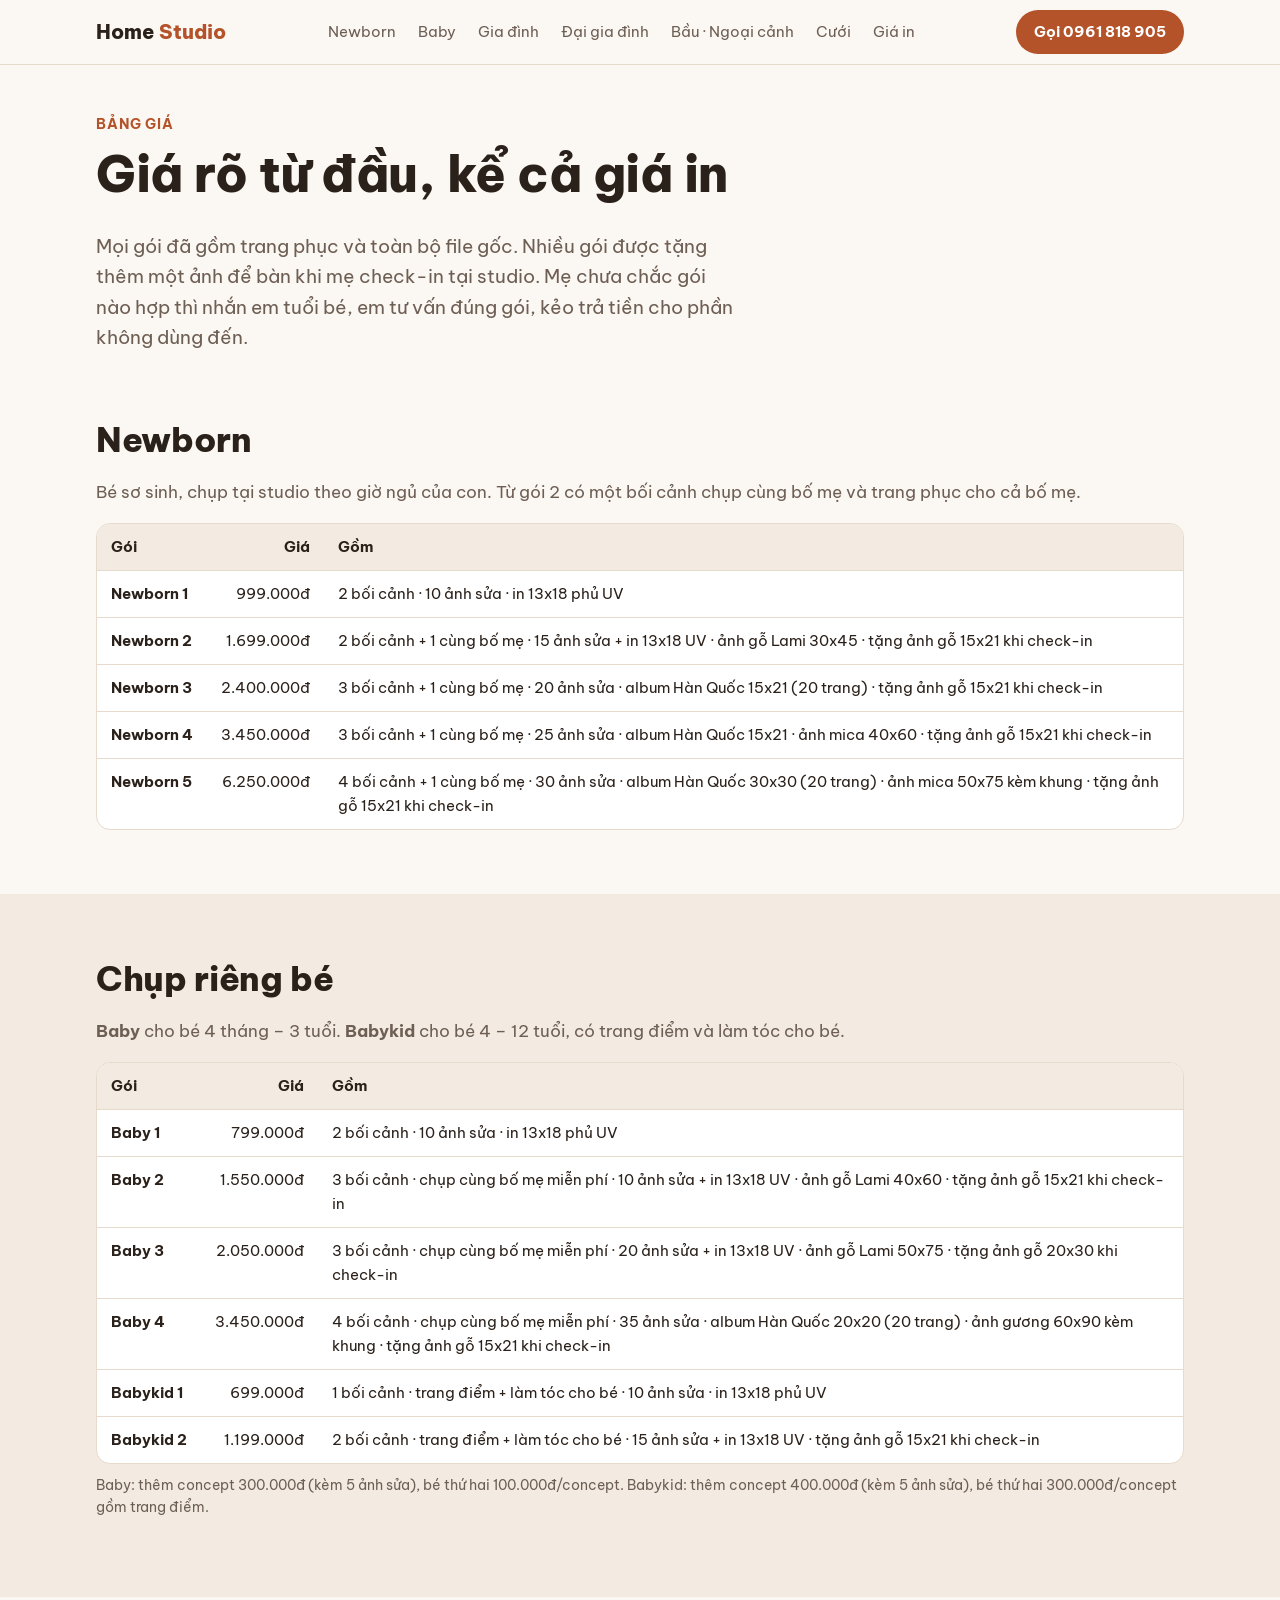
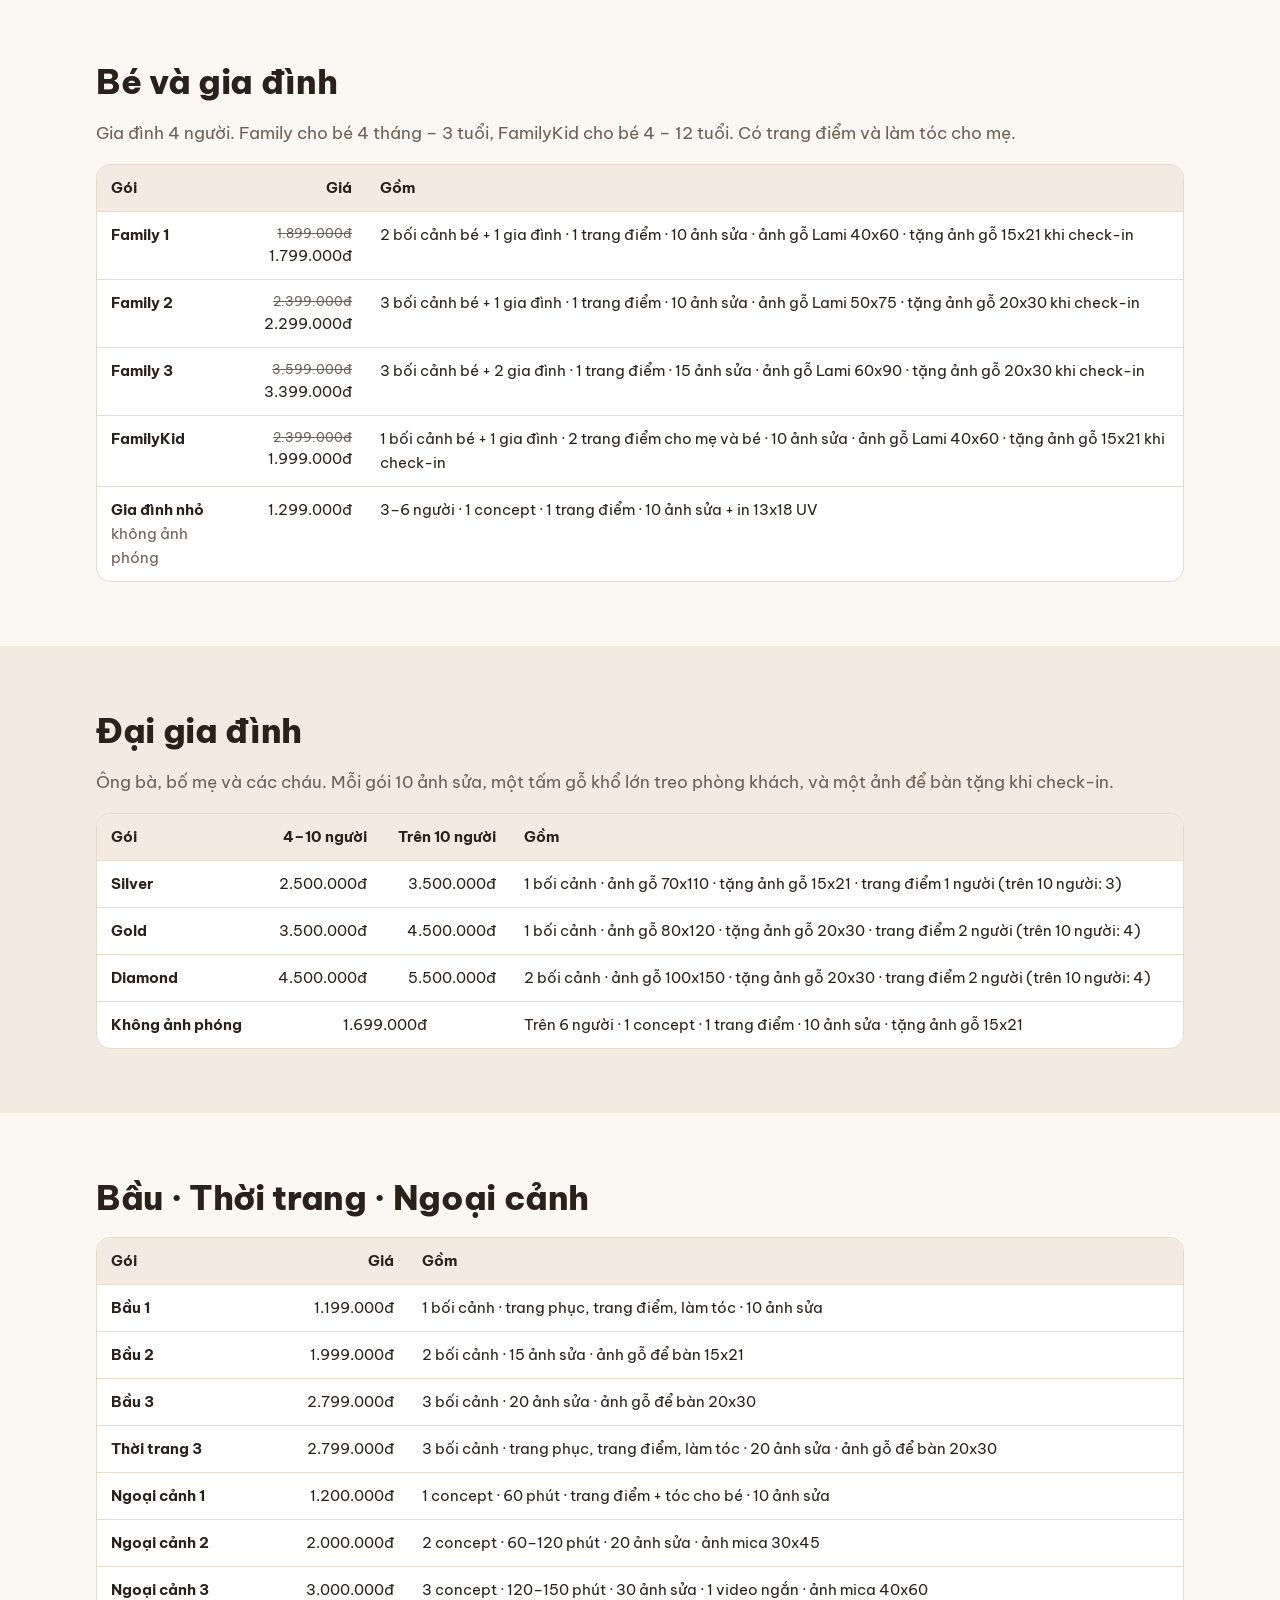
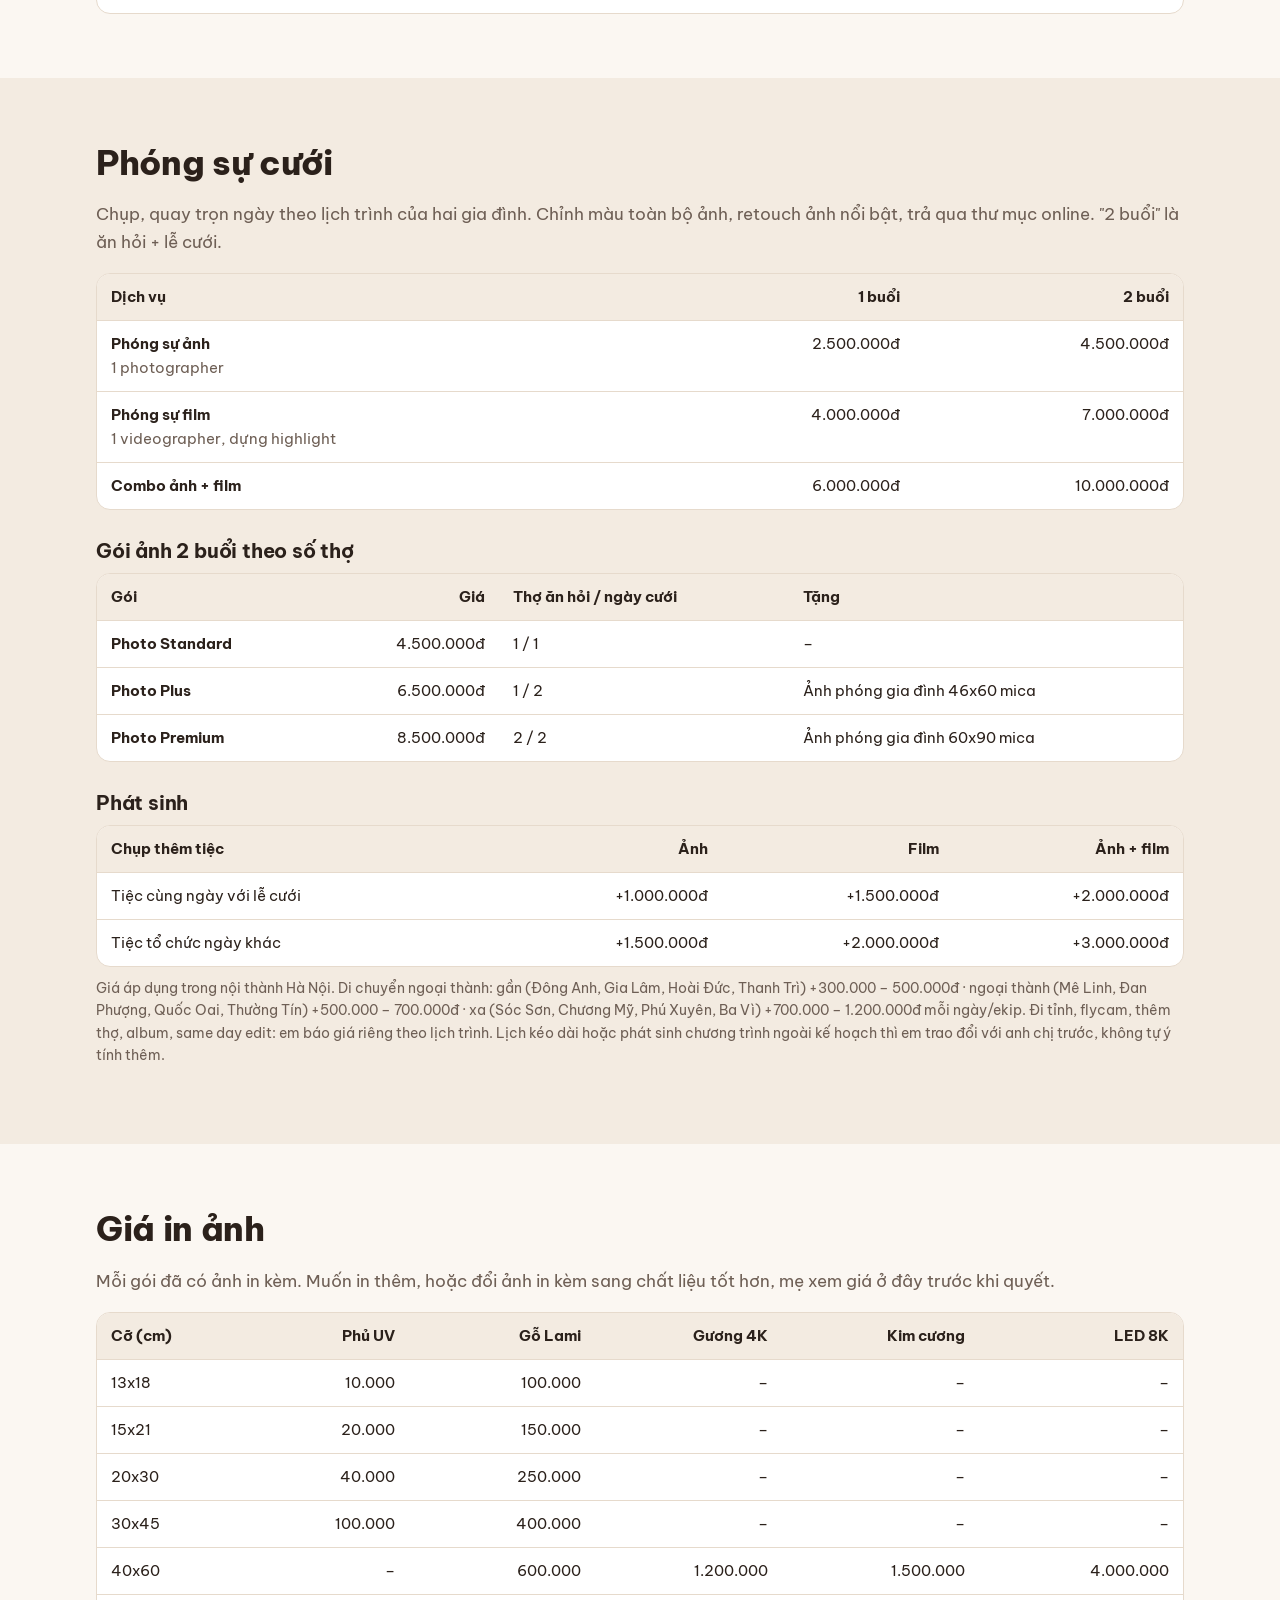
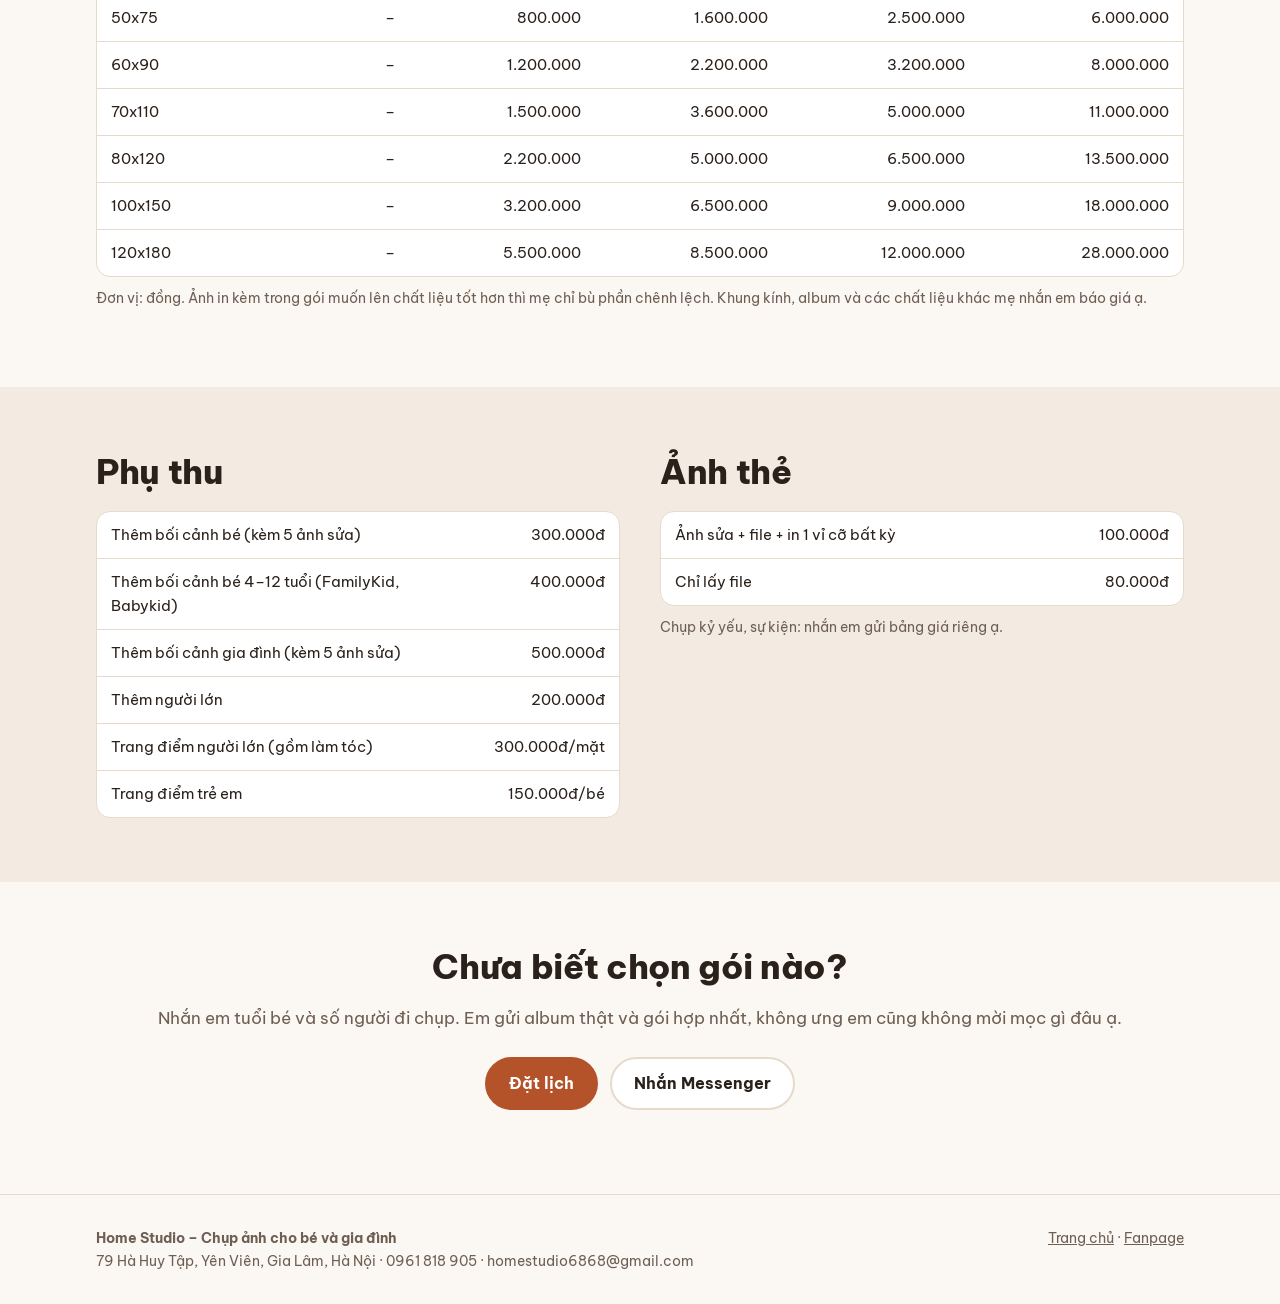
==== bang-gia.html @ 0d1d0c1a "Them danh gia Google, khung gio giu cho, gio mo cua, sua ban do" ====
<!doctype html>
<html lang="vi">
<head>
<meta charset="utf-8">
<meta name="viewport" content="width=device-width, initial-scale=1">
<title>Bảng giá chụp ảnh newborn, bé, gia đình, đại gia đình – Home Studio Yên Viên</title>
<meta name="description" content="Bảng giá đầy đủ của Home Studio: Newborn từ 999.000đ, Baby từ 799.000đ, Babykid từ 699.000đ, Family từ 1.799.000đ, Đại gia đình 2,5–5,5 triệu, Bầu, Thời trang, Ngoại cảnh, giá in ảnh và phụ thu.">
<link rel="preconnect" href="https://fonts.googleapis.com">
<link rel="preconnect" href="https://fonts.gstatic.com" crossorigin>
<link href="https://fonts.googleapis.com/css2?family=Be+Vietnam+Pro:wght@400;500;600;700;800&display=swap" rel="stylesheet">
<link rel="stylesheet" href="style.css?v=3">
</head>
<body>

<header class="dau">
  <div class="khung">
    <a class="logo" href="index.html">Home <span>Studio</span></a>
    <nav class="menu">
      <a href="#newborn">Newborn</a>
      <a href="#baby">Baby</a>
      <a href="#family">Gia đình</a>
      <a href="#dai-gia-dinh">Đại gia đình</a>
      <a href="#khac">Bầu · Ngoại cảnh</a>
      <a href="#cuoi">Cưới</a>
      <a href="#gia-in">Giá in</a>
    </nav>
    <a class="nut chinh nho" href="tel:0961818905">Gọi 0961 818 905</a>
  </div>
</header>

<main>
<section class="hero" style="padding-bottom:24px">
  <div class="khung" style="display:block">
    <div class="mo-dau">Bảng giá</div>
    <h1>Giá rõ từ đầu, kể cả giá in</h1>
    <p class="loi">Mọi gói đã gồm trang phục và toàn bộ file gốc. Nhiều gói được tặng thêm một ảnh để bàn khi mẹ check-in tại studio. Mẹ chưa chắc gói nào hợp thì nhắn em tuổi bé, em tư vấn đúng gói, kẻo trả tiền cho phần không dùng đến.</p>
  </div>
</section>

<section class="phan" id="newborn" style="padding-top:24px">
  <div class="khung">
    <h2>Newborn</h2>
    <p class="phu">Bé sơ sinh, chụp tại studio theo giờ ngủ của con. Từ gói 2 có một bối cảnh chụp cùng bố mẹ và trang phục cho cả bố mẹ.</p>
    <div class="cuon"><table>
      <thead><tr><th>Gói</th><th class="so-tien">Giá</th><th>Gồm</th></tr></thead>
      <tbody>
        <tr><td><b>Newborn 1</b></td><td class="so-tien">999.000đ</td><td>2 bối cảnh · 10 ảnh sửa · in 13x18 phủ UV</td></tr>
        <tr><td><b>Newborn 2</b></td><td class="so-tien">1.699.000đ</td><td>2 bối cảnh + 1 cùng bố mẹ · 15 ảnh sửa + in 13x18 UV · ảnh gỗ Lami 30x45 · tặng ảnh gỗ 15x21 khi check-in</td></tr>
        <tr><td><b>Newborn 3</b></td><td class="so-tien">2.400.000đ</td><td>3 bối cảnh + 1 cùng bố mẹ · 20 ảnh sửa · album Hàn Quốc 15x21 (20 trang) · tặng ảnh gỗ 15x21 khi check-in</td></tr>
        <tr><td><b>Newborn 4</b></td><td class="so-tien">3.450.000đ</td><td>3 bối cảnh + 1 cùng bố mẹ · 25 ảnh sửa · album Hàn Quốc 15x21 · ảnh mica 40x60 · tặng ảnh gỗ 15x21 khi check-in</td></tr>
        <tr><td><b>Newborn 5</b></td><td class="so-tien">6.250.000đ</td><td>4 bối cảnh + 1 cùng bố mẹ · 30 ảnh sửa · album Hàn Quốc 30x30 (20 trang) · ảnh mica 50x75 kèm khung · tặng ảnh gỗ 15x21 khi check-in</td></tr>
      </tbody>
    </table></div>
  </div>
</section>

<section class="phan nhat" id="baby">
  <div class="khung">
    <h2>Chụp riêng bé</h2>
    <p class="phu"><b>Baby</b> cho bé 4 tháng – 3 tuổi. <b>Babykid</b> cho bé 4 – 12 tuổi, có trang điểm và làm tóc cho bé.</p>
    <div class="cuon"><table>
      <thead><tr><th>Gói</th><th class="so-tien">Giá</th><th>Gồm</th></tr></thead>
      <tbody>
        <tr><td><b>Baby 1</b></td><td class="so-tien">799.000đ</td><td>2 bối cảnh · 10 ảnh sửa · in 13x18 phủ UV</td></tr>
        <tr><td><b>Baby 2</b></td><td class="so-tien">1.550.000đ</td><td>3 bối cảnh · chụp cùng bố mẹ miễn phí · 10 ảnh sửa + in 13x18 UV · ảnh gỗ Lami 40x60 · tặng ảnh gỗ 15x21 khi check-in</td></tr>
        <tr><td><b>Baby 3</b></td><td class="so-tien">2.050.000đ</td><td>3 bối cảnh · chụp cùng bố mẹ miễn phí · 20 ảnh sửa + in 13x18 UV · ảnh gỗ Lami 50x75 · tặng ảnh gỗ 20x30 khi check-in</td></tr>
        <tr><td><b>Baby 4</b></td><td class="so-tien">3.450.000đ</td><td>4 bối cảnh · chụp cùng bố mẹ miễn phí · 35 ảnh sửa · album Hàn Quốc 20x20 (20 trang) · ảnh gương 60x90 kèm khung · tặng ảnh gỗ 15x21 khi check-in</td></tr>
        <tr><td><b>Babykid 1</b></td><td class="so-tien">699.000đ</td><td>1 bối cảnh · trang điểm + làm tóc cho bé · 10 ảnh sửa · in 13x18 phủ UV</td></tr>
        <tr><td><b>Babykid 2</b></td><td class="so-tien">1.199.000đ</td><td>2 bối cảnh · trang điểm + làm tóc cho bé · 15 ảnh sửa + in 13x18 UV · tặng ảnh gỗ 15x21 khi check-in</td></tr>
      </tbody>
    </table></div>
    <p class="ghi">Baby: thêm concept 300.000đ (kèm 5 ảnh sửa), bé thứ hai 100.000đ/concept. Babykid: thêm concept 400.000đ (kèm 5 ảnh sửa), bé thứ hai 300.000đ/concept gồm trang điểm.</p>
  </div>
</section>

<section class="phan" id="family">
  <div class="khung">
    <h2>Bé và gia đình</h2>
    <p class="phu">Gia đình 4 người. Family cho bé 4 tháng – 3 tuổi, FamilyKid cho bé 4 – 12 tuổi. Có trang điểm và làm tóc cho mẹ.</p>
    <div class="cuon"><table>
      <thead><tr><th>Gói</th><th class="so-tien">Giá</th><th>Gồm</th></tr></thead>
      <tbody>
        <tr><td><b>Family 1</b></td><td class="so-tien"><span class="gach">1.899.000đ</span>1.799.000đ</td><td>2 bối cảnh bé + 1 gia đình · 1 trang điểm · 10 ảnh sửa · ảnh gỗ Lami 40x60 · tặng ảnh gỗ 15x21 khi check-in</td></tr>
        <tr><td><b>Family 2</b></td><td class="so-tien"><span class="gach">2.399.000đ</span>2.299.000đ</td><td>3 bối cảnh bé + 1 gia đình · 1 trang điểm · 10 ảnh sửa · ảnh gỗ Lami 50x75 · tặng ảnh gỗ 20x30 khi check-in</td></tr>
        <tr><td><b>Family 3</b></td><td class="so-tien"><span class="gach">3.599.000đ</span>3.399.000đ</td><td>3 bối cảnh bé + 2 gia đình · 1 trang điểm · 15 ảnh sửa · ảnh gỗ Lami 60x90 · tặng ảnh gỗ 20x30 khi check-in</td></tr>
        <tr><td><b>FamilyKid</b></td><td class="so-tien"><span class="gach">2.399.000đ</span>1.999.000đ</td><td>1 bối cảnh bé + 1 gia đình · 2 trang điểm cho mẹ và bé · 10 ảnh sửa · ảnh gỗ Lami 40x60 · tặng ảnh gỗ 15x21 khi check-in</td></tr>
        <tr><td><b>Gia đình nhỏ</b><br><span class="phu">không ảnh phóng</span></td><td class="so-tien">1.299.000đ</td><td>3–6 người · 1 concept · 1 trang điểm · 10 ảnh sửa + in 13x18 UV</td></tr>
      </tbody>
    </table></div>
  </div>
</section>

<section class="phan nhat" id="dai-gia-dinh">
  <div class="khung">
    <h2>Đại gia đình</h2>
    <p class="phu">Ông bà, bố mẹ và các cháu. Mỗi gói 10 ảnh sửa, một tấm gỗ khổ lớn treo phòng khách, và một ảnh để bàn tặng khi check-in.</p>
    <div class="cuon"><table>
      <thead><tr><th>Gói</th><th class="so-tien">4–10 người</th><th class="so-tien">Trên 10 người</th><th>Gồm</th></tr></thead>
      <tbody>
        <tr><td><b>Silver</b></td><td class="so-tien">2.500.000đ</td><td class="so-tien">3.500.000đ</td><td>1 bối cảnh · ảnh gỗ 70x110 · tặng ảnh gỗ 15x21 · trang điểm 1 người (trên 10 người: 3)</td></tr>
        <tr><td><b>Gold</b></td><td class="so-tien">3.500.000đ</td><td class="so-tien">4.500.000đ</td><td>1 bối cảnh · ảnh gỗ 80x120 · tặng ảnh gỗ 20x30 · trang điểm 2 người (trên 10 người: 4)</td></tr>
        <tr><td><b>Diamond</b></td><td class="so-tien">4.500.000đ</td><td class="so-tien">5.500.000đ</td><td>2 bối cảnh · ảnh gỗ 100x150 · tặng ảnh gỗ 20x30 · trang điểm 2 người (trên 10 người: 4)</td></tr>
        <tr><td><b>Không ảnh phóng</b></td><td class="so-tien" colspan="2" style="text-align:center">1.699.000đ</td><td>Trên 6 người · 1 concept · 1 trang điểm · 10 ảnh sửa · tặng ảnh gỗ 15x21</td></tr>
      </tbody>
    </table></div>
  </div>
</section>

<section class="phan" id="khac">
  <div class="khung">
    <h2>Bầu · Thời trang · Ngoại cảnh</h2>
    <div class="cuon"><table>
      <thead><tr><th>Gói</th><th class="so-tien">Giá</th><th>Gồm</th></tr></thead>
      <tbody>
        <tr><td><b>Bầu 1</b></td><td class="so-tien">1.199.000đ</td><td>1 bối cảnh · trang phục, trang điểm, làm tóc · 10 ảnh sửa</td></tr>
        <tr><td><b>Bầu 2</b></td><td class="so-tien">1.999.000đ</td><td>2 bối cảnh · 15 ảnh sửa · ảnh gỗ để bàn 15x21</td></tr>
        <tr><td><b>Bầu 3</b></td><td class="so-tien">2.799.000đ</td><td>3 bối cảnh · 20 ảnh sửa · ảnh gỗ để bàn 20x30</td></tr>
        <tr><td><b>Thời trang 3</b></td><td class="so-tien">2.799.000đ</td><td>3 bối cảnh · trang phục, trang điểm, làm tóc · 20 ảnh sửa · ảnh gỗ để bàn 20x30</td></tr>
        <tr><td><b>Ngoại cảnh 1</b></td><td class="so-tien">1.200.000đ</td><td>1 concept · 60 phút · trang điểm + tóc cho bé · 10 ảnh sửa</td></tr>
        <tr><td><b>Ngoại cảnh 2</b></td><td class="so-tien">2.000.000đ</td><td>2 concept · 60–120 phút · 20 ảnh sửa · ảnh mica 30x45</td></tr>
        <tr><td><b>Ngoại cảnh 3</b></td><td class="so-tien">3.000.000đ</td><td>3 concept · 120–150 phút · 30 ảnh sửa · 1 video ngắn · ảnh mica 40x60</td></tr>
      </tbody>
    </table></div>
  </div>
</section>

<section class="phan nhat" id="cuoi">
  <div class="khung">
    <h2>Phóng sự cưới</h2>
    <p class="phu">Chụp, quay trọn ngày theo lịch trình của hai gia đình. Chỉnh màu toàn bộ ảnh, retouch ảnh nổi bật, trả qua thư mục online. "2 buổi" là ăn hỏi + lễ cưới.</p>
    <div class="cuon"><table>
      <thead><tr><th>Dịch vụ</th><th class="so-tien">1 buổi</th><th class="so-tien">2 buổi</th></tr></thead>
      <tbody>
        <tr><td><b>Phóng sự ảnh</b><br><span class="phu">1 photographer</span></td><td class="so-tien">2.500.000đ</td><td class="so-tien">4.500.000đ</td></tr>
        <tr><td><b>Phóng sự film</b><br><span class="phu">1 videographer, dựng highlight</span></td><td class="so-tien">4.000.000đ</td><td class="so-tien">7.000.000đ</td></tr>
        <tr><td><b>Combo ảnh + film</b></td><td class="so-tien">6.000.000đ</td><td class="so-tien">10.000.000đ</td></tr>
      </tbody>
    </table></div>
    <h3 style="margin-top:28px">Gói ảnh 2 buổi theo số thợ</h3>
    <div class="cuon"><table>
      <thead><tr><th>Gói</th><th class="so-tien">Giá</th><th>Thợ ăn hỏi / ngày cưới</th><th>Tặng</th></tr></thead>
      <tbody>
        <tr><td><b>Photo Standard</b></td><td class="so-tien">4.500.000đ</td><td>1 / 1</td><td>–</td></tr>
        <tr><td><b>Photo Plus</b></td><td class="so-tien">6.500.000đ</td><td>1 / 2</td><td>Ảnh phóng gia đình 46x60 mica</td></tr>
        <tr><td><b>Photo Premium</b></td><td class="so-tien">8.500.000đ</td><td>2 / 2</td><td>Ảnh phóng gia đình 60x90 mica</td></tr>
      </tbody>
    </table></div>
    <h3 style="margin-top:28px">Phát sinh</h3>
    <div class="cuon"><table>
      <thead><tr><th>Chụp thêm tiệc</th><th class="so-tien">Ảnh</th><th class="so-tien">Film</th><th class="so-tien">Ảnh + film</th></tr></thead>
      <tbody>
        <tr><td>Tiệc cùng ngày với lễ cưới</td><td class="so-tien">+1.000.000đ</td><td class="so-tien">+1.500.000đ</td><td class="so-tien">+2.000.000đ</td></tr>
        <tr><td>Tiệc tổ chức ngày khác</td><td class="so-tien">+1.500.000đ</td><td class="so-tien">+2.000.000đ</td><td class="so-tien">+3.000.000đ</td></tr>
      </tbody>
    </table></div>
    <p class="ghi">Giá áp dụng trong nội thành Hà Nội. Di chuyển ngoại thành: gần (Đông Anh, Gia Lâm, Hoài Đức, Thanh Trì) +300.000 – 500.000đ · ngoại thành (Mê Linh, Đan Phượng, Quốc Oai, Thường Tín) +500.000 – 700.000đ · xa (Sóc Sơn, Chương Mỹ, Phú Xuyên, Ba Vì) +700.000 – 1.200.000đ mỗi ngày/ekip. Đi tỉnh, flycam, thêm thợ, album, same day edit: em báo giá riêng theo lịch trình. Lịch kéo dài hoặc phát sinh chương trình ngoài kế hoạch thì em trao đổi với anh chị trước, không tự ý tính thêm.</p>
  </div>
</section>

<section class="phan" id="gia-in">
  <div class="khung">
    <h2>Giá in ảnh</h2>
    <p class="phu">Mỗi gói đã có ảnh in kèm. Muốn in thêm, hoặc đổi ảnh in kèm sang chất liệu tốt hơn, mẹ xem giá ở đây trước khi quyết.</p>
    <div class="cuon"><table>
      <thead><tr><th>Cỡ (cm)</th><th class="so-tien">Phủ UV</th><th class="so-tien">Gỗ Lami</th><th class="so-tien">Gương 4K</th><th class="so-tien">Kim cương</th><th class="so-tien">LED 8K</th></tr></thead>
      <tbody>
        <tr><td>13x18</td><td class="so-tien">10.000</td><td class="so-tien">100.000</td><td class="so-tien">–</td><td class="so-tien">–</td><td class="so-tien">–</td></tr>
        <tr><td>15x21</td><td class="so-tien">20.000</td><td class="so-tien">150.000</td><td class="so-tien">–</td><td class="so-tien">–</td><td class="so-tien">–</td></tr>
        <tr><td>20x30</td><td class="so-tien">40.000</td><td class="so-tien">250.000</td><td class="so-tien">–</td><td class="so-tien">–</td><td class="so-tien">–</td></tr>
        <tr><td>30x45</td><td class="so-tien">100.000</td><td class="so-tien">400.000</td><td class="so-tien">–</td><td class="so-tien">–</td><td class="so-tien">–</td></tr>
        <tr><td>40x60</td><td class="so-tien">–</td><td class="so-tien">600.000</td><td class="so-tien">1.200.000</td><td class="so-tien">1.500.000</td><td class="so-tien">4.000.000</td></tr>
        <tr><td>50x75</td><td class="so-tien">–</td><td class="so-tien">800.000</td><td class="so-tien">1.600.000</td><td class="so-tien">2.500.000</td><td class="so-tien">6.000.000</td></tr>
        <tr><td>60x90</td><td class="so-tien">–</td><td class="so-tien">1.200.000</td><td class="so-tien">2.200.000</td><td class="so-tien">3.200.000</td><td class="so-tien">8.000.000</td></tr>
        <tr><td>70x110</td><td class="so-tien">–</td><td class="so-tien">1.500.000</td><td class="so-tien">3.600.000</td><td class="so-tien">5.000.000</td><td class="so-tien">11.000.000</td></tr>
        <tr><td>80x120</td><td class="so-tien">–</td><td class="so-tien">2.200.000</td><td class="so-tien">5.000.000</td><td class="so-tien">6.500.000</td><td class="so-tien">13.500.000</td></tr>
        <tr><td>100x150</td><td class="so-tien">–</td><td class="so-tien">3.200.000</td><td class="so-tien">6.500.000</td><td class="so-tien">9.000.000</td><td class="so-tien">18.000.000</td></tr>
        <tr><td>120x180</td><td class="so-tien">–</td><td class="so-tien">5.500.000</td><td class="so-tien">8.500.000</td><td class="so-tien">12.000.000</td><td class="so-tien">28.000.000</td></tr>
      </tbody>
    </table></div>
    <p class="ghi">Đơn vị: đồng. Ảnh in kèm trong gói muốn lên chất liệu tốt hơn thì mẹ chỉ bù phần chênh lệch. Khung kính, album và các chất liệu khác mẹ nhắn em báo giá ạ.</p>
  </div>
</section>

<section class="phan nhat" id="phu-thu">
  <div class="khung hai-cot">
    <div>
      <h2>Phụ thu</h2>
      <div class="cuon"><table>
        <tbody>
          <tr><td>Thêm bối cảnh bé (kèm 5 ảnh sửa)</td><td class="so-tien">300.000đ</td></tr>
          <tr><td>Thêm bối cảnh bé 4–12 tuổi (FamilyKid, Babykid)</td><td class="so-tien">400.000đ</td></tr>
          <tr><td>Thêm bối cảnh gia đình (kèm 5 ảnh sửa)</td><td class="so-tien">500.000đ</td></tr>
          <tr><td>Thêm người lớn</td><td class="so-tien">200.000đ</td></tr>
          <tr><td>Trang điểm người lớn (gồm làm tóc)</td><td class="so-tien">300.000đ/mặt</td></tr>
          <tr><td>Trang điểm trẻ em</td><td class="so-tien">150.000đ/bé</td></tr>
        </tbody>
      </table></div>
    </div>
    <div>
      <h2>Ảnh thẻ</h2>
      <div class="cuon"><table>
        <tbody>
          <tr><td>Ảnh sửa + file + in 1 vỉ cỡ bất kỳ</td><td class="so-tien">100.000đ</td></tr>
          <tr><td>Chỉ lấy file</td><td class="so-tien">80.000đ</td></tr>
        </tbody>
      </table></div>
      <p class="ghi">Chụp kỷ yếu, sự kiện: nhắn em gửi bảng giá riêng ạ.</p>
    </div>
  </div>
</section>

<section class="phan">
  <div class="khung" style="text-align:center">
    <h2>Chưa biết chọn gói nào?</h2>
    <p class="phu">Nhắn em tuổi bé và số người đi chụp. Em gửi album thật và gói hợp nhất, không ưng em cũng không mời mọc gì đâu ạ.</p>
    <div class="nhom-nut" style="justify-content:center">
      <a class="nut chinh" href="index.html#dat-lich">Đặt lịch</a>
      <a class="nut phu-nut" href="https://m.me/ChupAnhChoBeHomestudio" target="_blank" rel="noopener">Nhắn Messenger</a>
    </div>
  </div>
</section>
</main>

<footer class="chan">
  <div class="khung">
    <div><b>Home Studio – Chụp ảnh cho bé và gia đình</b><br>79 Hà Huy Tập, Yên Viên, Gia Lâm, Hà Nội · 0961 818 905 · homestudio6868@gmail.com</div>
    <div><a href="index.html">Trang chủ</a> · <a href="https://m.me/ChupAnhChoBeHomestudio" target="_blank" rel="noopener">Fanpage</a></div>
  </div>
</footer>

<nav class="thanh-goi">
  <a class="nut phu-nut" href="tel:0961818905">Gọi</a>
  <a class="nut phu-nut" href="https://zalo.me/0961818905" target="_blank" rel="noopener">Zalo</a>
  <a class="nut chinh" href="https://m.me/ChupAnhChoBeHomestudio" target="_blank" rel="noopener">Nhắn tin</a>
</nav>
</body>
</html>
---- style.css ----
/* Website khách — Home Studio. Mộc, ấm, đọc tốt trên điện thoại một tay. */
:root {
  --nen: #FBF7F2;
  --nen-2: #F3EBE1;
  --the: #FFFFFF;
  --chu: #2B211B;
  --chu-nhat: #6E5F55;
  --vien: #E6DACC;
  --nhan: #B4532A;        /* cam đất — màu duy nhất cho nút chính */
  --nhan-dam: #8F3F1E;
  --nhan-nhat: #F6E3D8;
  --xanh: #4E6B57;
  --bo: 14px;
  --rong: 1120px;
}
@media (prefers-color-scheme: dark) {
  :root:not([data-theme="light"]) {
    --nen: #1C1714; --nen-2: #251E1A; --the: #2A221E; --chu: #F3ECE6; --chu-nhat: #BDAEA3;
    --vien: #3D322C; --nhan: #E07A4C; --nhan-dam: #F19A72; --nhan-nhat: #3A2A22; --xanh: #8DB39A;
  }
}
:root[data-theme="dark"] {
  --nen: #1C1714; --nen-2: #251E1A; --the: #2A221E; --chu: #F3ECE6; --chu-nhat: #BDAEA3;
  --vien: #3D322C; --nhan: #E07A4C; --nhan-dam: #F19A72; --nhan-nhat: #3A2A22; --xanh: #8DB39A;
}

* { box-sizing: border-box; }
html { scroll-behavior: smooth; }
body {
  margin: 0; background: var(--nen); color: var(--chu);
  font-family: "Be Vietnam Pro", system-ui, -apple-system, "Segoe UI", sans-serif;
  font-size: 17px; line-height: 1.6; -webkit-text-size-adjust: 100%;
}
img { max-width: 100%; display: block; }
a { color: inherit; }
h1, h2, h3 { line-height: 1.25; margin: 0 0 .5em; letter-spacing: -.01em; }
h1 { font-size: clamp(30px, 6vw, 50px); font-weight: 800; }
h2 { font-size: clamp(24px, 4.2vw, 34px); font-weight: 800; }
h3 { font-size: 20px; font-weight: 700; }
p { margin: 0 0 1em; }
.khung { max-width: var(--rong); margin: 0 auto; padding: 0 16px; }
.phan { padding: 64px 0; }
.phan.nhat { background: var(--nen-2); }
.mo-dau { color: var(--nhan); font-weight: 700; font-size: 14px; letter-spacing: .06em; text-transform: uppercase; margin-bottom: 8px; }
.phu { color: var(--chu-nhat); }

/* ── đầu trang ── */
.dau {
  position: sticky; top: 0; z-index: 20; background: color-mix(in srgb, var(--nen) 92%, transparent);
  backdrop-filter: blur(8px); border-bottom: 1px solid var(--vien);
}
.dau .khung { display: flex; align-items: center; justify-content: space-between; height: 64px; gap: 16px; }
.logo { font-weight: 800; font-size: 20px; text-decoration: none; white-space: nowrap; }
.logo span { color: var(--nhan); }
.menu { display: flex; gap: 22px; font-size: 15px; }
.menu a { text-decoration: none; color: var(--chu-nhat); }
.menu a:hover { color: var(--chu); }
@media (max-width: 820px) { .menu { display: none; } }

/* ── nút ── */
.nut {
  display: inline-flex; align-items: center; justify-content: center; gap: 8px; min-height: 48px;
  padding: 12px 22px; border-radius: 999px; font-weight: 700; font-size: 16px; text-decoration: none;
  border: 2px solid transparent; cursor: pointer; font-family: inherit;
}
.nut.chinh { background: var(--nhan); color: #fff; }
.nut.chinh:hover { background: var(--nhan-dam); }
.nut.phu-nut { border-color: var(--vien); background: var(--the); color: var(--chu); }
.nut.nho { min-height: 40px; padding: 8px 16px; font-size: 15px; }

/* ── hero ── */
.hero { padding: 48px 0 56px; }
.hero .khung { display: grid; grid-template-columns: 1.05fr 1fr; gap: 40px; align-items: center; }
.hero .loi { font-size: 19px; color: var(--chu-nhat); max-width: 34em; }
.hero .loi b { color: var(--chu); }
.nhom-nut { display: flex; flex-wrap: wrap; gap: 12px; margin: 24px 0 20px; }
.dai-tin { display: flex; flex-wrap: wrap; gap: 8px 20px; font-size: 15px; color: var(--chu-nhat); padding: 0; margin: 0; list-style: none; }
.dai-tin li::before { content: "✓ "; color: var(--xanh); font-weight: 700; }
@media (max-width: 820px) { .hero .khung { grid-template-columns: 1fr; gap: 28px; } }

/* ô ảnh tạm — thay bằng ảnh thật của ca đã xin phép mẹ */
.anh {
  position: relative; border-radius: var(--bo); overflow: hidden; background:
  linear-gradient(135deg, #E9D5C3, #D9B79C 55%, #C79A7C); aspect-ratio: 4/5;
}
.anh img { width: 100%; height: 100%; object-fit: cover; }
.anh .nhan-anh {
  position: absolute; left: 12px; bottom: 12px; right: 12px; font-size: 13px; color: #fff;
  background: rgba(43, 33, 27, .55); padding: 6px 10px; border-radius: 8px;
}
.anh.ngang { aspect-ratio: 3/2; }

/* ── trích lời mẹ ── */
.trich { font-size: clamp(22px, 3.6vw, 30px); font-weight: 700; line-height: 1.35; margin: 0 0 12px; }
.trich::before { content: "“"; color: var(--nhan); }
.trich::after { content: "”"; color: var(--nhan); }
.hai-cot { display: grid; grid-template-columns: 1fr 1fr; gap: 40px; align-items: start; }
@media (max-width: 820px) { .hai-cot { grid-template-columns: 1fr; gap: 24px; } }

/* ── thẻ gói ── */
.luoi { display: grid; gap: 16px; grid-template-columns: repeat(auto-fit, minmax(240px, 1fr)); }
.the {
  background: var(--the); border: 1px solid var(--vien); border-radius: var(--bo); padding: 22px;
  display: flex; flex-direction: column;
}
.the .gia { font-size: 26px; font-weight: 800; margin: 4px 0 2px; }
.the .gia small { font-size: 15px; font-weight: 500; color: var(--chu-nhat); }
.the ul { padding-left: 18px; margin: 12px 0 16px; color: var(--chu-nhat); font-size: 15px; }
.the ul li { margin-bottom: 4px; }
.the .nut { margin-top: auto; }
.the.noi { border: 2px solid var(--nhan); position: relative; }
.the .tem {
  position: absolute; top: -12px; left: 18px; background: var(--nhan); color: #fff; font-size: 12px;
  font-weight: 700; padding: 3px 10px; border-radius: 999px;
}

/* ── lý do ── */
.ly-do { display: grid; gap: 16px; grid-template-columns: repeat(auto-fit, minmax(250px, 1fr)); }
.ly-do .the h3 { margin-bottom: 8px; }
.ly-do .the p { color: var(--chu-nhat); font-size: 15.5px; margin: 0; }
.so { width: 36px; height: 36px; border-radius: 50%; background: var(--nhan-nhat); color: var(--nhan-dam);
  display: grid; place-items: center; font-weight: 800; margin-bottom: 12px; }

/* ảnh đầu mỗi thẻ gói */
.anh-goi { width: calc(100% + 44px); margin: -22px -22px 16px; aspect-ratio: 4/3; object-fit: cover; border-radius: var(--bo) var(--bo) 0 0; max-width: none; }
.anh-goi.doc { object-position: center 30%; }
.the.noi .tem { z-index: 1; }

/* ── bộ ảnh: xếp cột so le, ảnh giữ nguyên khung, không cắt ── */
.bo-anh { columns: 3 260px; column-gap: 12px; }
.bo-anh figure { margin: 0 0 12px; break-inside: avoid; position: relative; }
.bo-anh img { width: 100%; height: auto; border-radius: var(--bo); }
.bo-anh figcaption {
  position: absolute; left: 10px; bottom: 10px; font-size: 13px; font-weight: 600; color: #fff;
  background: rgba(43, 33, 27, .55); padding: 4px 10px; border-radius: 999px;
}
@media (max-width: 560px) { .bo-anh { columns: 2; column-gap: 8px; } .bo-anh figure { margin-bottom: 8px; } }

/* ── quy trình ── */
.buoc { counter-reset: b; display: grid; gap: 14px; grid-template-columns: repeat(auto-fit, minmax(220px, 1fr)); padding: 0; list-style: none; }
.buoc li { counter-increment: b; background: var(--the); border: 1px solid var(--vien); border-radius: var(--bo); padding: 20px; }
.buoc li::before { content: "Bước " counter(b); display: block; color: var(--nhan); font-weight: 700; font-size: 14px; margin-bottom: 4px; }
.buoc b { display: block; font-size: 17px; margin-bottom: 4px; }
.buoc span { color: var(--chu-nhat); font-size: 15px; }

/* ── bảng ── */
.cuon { overflow-x: auto; -webkit-overflow-scrolling: touch; border: 1px solid var(--vien); border-radius: var(--bo); background: var(--the); }
table { width: 100%; border-collapse: collapse; font-size: 15px; }
th, td { padding: 11px 14px; text-align: left; border-bottom: 1px solid var(--vien); vertical-align: top; }
th { background: var(--nen-2); font-weight: 700; white-space: nowrap; }
tr:last-child td { border-bottom: 0; }
td.so-tien, th.so-tien { text-align: right; white-space: nowrap; font-variant-numeric: tabular-nums; }
td > b { white-space: nowrap; }
td .gach { text-decoration: line-through; color: var(--chu-nhat); font-size: 13px; display: block; }
.ghi { font-size: 14px; color: var(--chu-nhat); margin-top: 10px; }

/* ── cam kết ── */
.cam-ket { background: var(--nhan-nhat); border-radius: 20px; padding: 32px; }
.cam-ket p { font-size: 18px; }

/* ── hỏi đáp ── */
details { background: var(--the); border: 1px solid var(--vien); border-radius: 12px; padding: 0 18px; margin-bottom: 10px; }
summary { cursor: pointer; font-weight: 700; padding: 16px 0; list-style: none; position: relative; padding-right: 28px; }
summary::-webkit-details-marker { display: none; }
summary::after { content: "+"; position: absolute; right: 0; top: 13px; font-size: 22px; color: var(--nhan); }
details[open] summary::after { content: "–"; }
details p { color: var(--chu-nhat); margin: 0 0 16px; }

/* ── form ── */
form { display: grid; gap: 14px; background: var(--the); border: 1px solid var(--vien); border-radius: 20px; padding: 24px; }
label { font-weight: 600; font-size: 15px; display: grid; gap: 6px; }
input, select, textarea {
  font: inherit; font-size: 16px; color: var(--chu); background: var(--nen); border: 1px solid var(--vien);
  border-radius: 10px; padding: 12px 14px; width: 100%;
}
input:focus, select:focus, textarea:focus { outline: 2px solid var(--nhan); outline-offset: 1px; }
.hai-o { display: grid; grid-template-columns: 1fr 1fr; gap: 14px; }
@media (max-width: 520px) { .hai-o { grid-template-columns: 1fr; } }
.dong-y { display: flex; gap: 10px; align-items: flex-start; font-weight: 500; font-size: 14.5px; color: var(--chu-nhat); cursor: pointer; }
.dong-y input { width: 20px; height: 20px; margin: 2px 0 0; flex: none; accent-color: var(--nhan); }
.khung-gio { border: 0; margin: 0; padding: 0; min-width: 0; }
.khung-gio legend { font-weight: 600; font-size: 15px; padding: 0; margin-bottom: 6px; }
.khung-gio .ghi { margin: 8px 0 0; }
.o-gio { display: grid; grid-template-columns: repeat(4, 1fr); gap: 8px; }
.o-gio label { display: block; font-weight: 600; }
.o-gio input { position: absolute; opacity: 0; width: 1px; height: 1px; }
.o-gio span {
  display: block; text-align: center; padding: 12px 0; border-radius: 12px; cursor: pointer;
  background: var(--nen); border: 1px solid var(--vien); font-size: 16px; transition: background .15s, color .15s;
}
.o-gio span:hover { border-color: var(--nhan); }
.o-gio input:checked + span { background: var(--nhan); border-color: var(--nhan); color: #fff; }
.o-gio input:focus-visible + span { outline: 2px solid var(--nhan); outline-offset: 2px; }
@media (max-width: 380px) { .o-gio { grid-template-columns: repeat(2, 1fr); } }
.bao-form { display: none; background: var(--nhan-nhat); border-radius: 12px; padding: 14px 16px; font-size: 15px; }
.bao-form.hien { display: block; }
.lien-he dl { display: grid; grid-template-columns: auto 1fr; gap: 6px 14px; margin: 0 0 20px; }
.lien-he dt { color: var(--chu-nhat); }
.lien-he dd { margin: 0; font-weight: 600; }
.ban-do { border: 0; width: 100%; height: 260px; border-radius: var(--bo); background: var(--nen-2); }

/* ── chân trang ── */
.chan { border-top: 1px solid var(--vien); padding: 32px 0 110px; font-size: 14px; color: var(--chu-nhat); }
.chan .khung { display: flex; flex-wrap: wrap; justify-content: space-between; gap: 16px; }

/* ── thanh liên hệ cố định trên điện thoại ── */
.thanh-goi {
  position: fixed; left: 0; right: 0; bottom: 0; z-index: 30; display: none; gap: 8px; padding: 10px 12px calc(10px + env(safe-area-inset-bottom));
  background: var(--the); border-top: 1px solid var(--vien); box-shadow: 0 -6px 20px rgba(0,0,0,.06);
}
.thanh-goi a { flex: 1; min-height: 46px; font-size: 15px; padding: 10px 8px; }
@media (max-width: 820px) { .thanh-goi { display: flex; } }
@media (min-width: 821px) { .chan { padding-bottom: 32px; } }

/* ── sao Google + cảm nhận (thêm 11/11/2026) ── */
.sao { color: #E8A317; letter-spacing: 2px; }
.sao-google {
  display: inline-flex; align-items: center; gap: 8px; margin-top: 18px; padding: 8px 14px;
  background: var(--the); border: 1px solid var(--vien); border-radius: 999px;
  font-size: 15px; color: var(--chu-nhat); text-decoration: none;
}
.sao-google b { color: var(--chu); }
.sao-google:hover { border-color: var(--nhan); }
.cam-nhan .the { margin: 0; display: flex; flex-direction: column; gap: 12px; }
.cam-nhan blockquote { margin: 0; font-size: 16px; line-height: 1.6; flex: 1; }
.cam-nhan figcaption { display: grid; font-size: 15px; border-top: 1px solid var(--vien); padding-top: 12px; }
.cam-nhan figcaption span { font-size: 13.5px; color: var(--chu-nhat); }
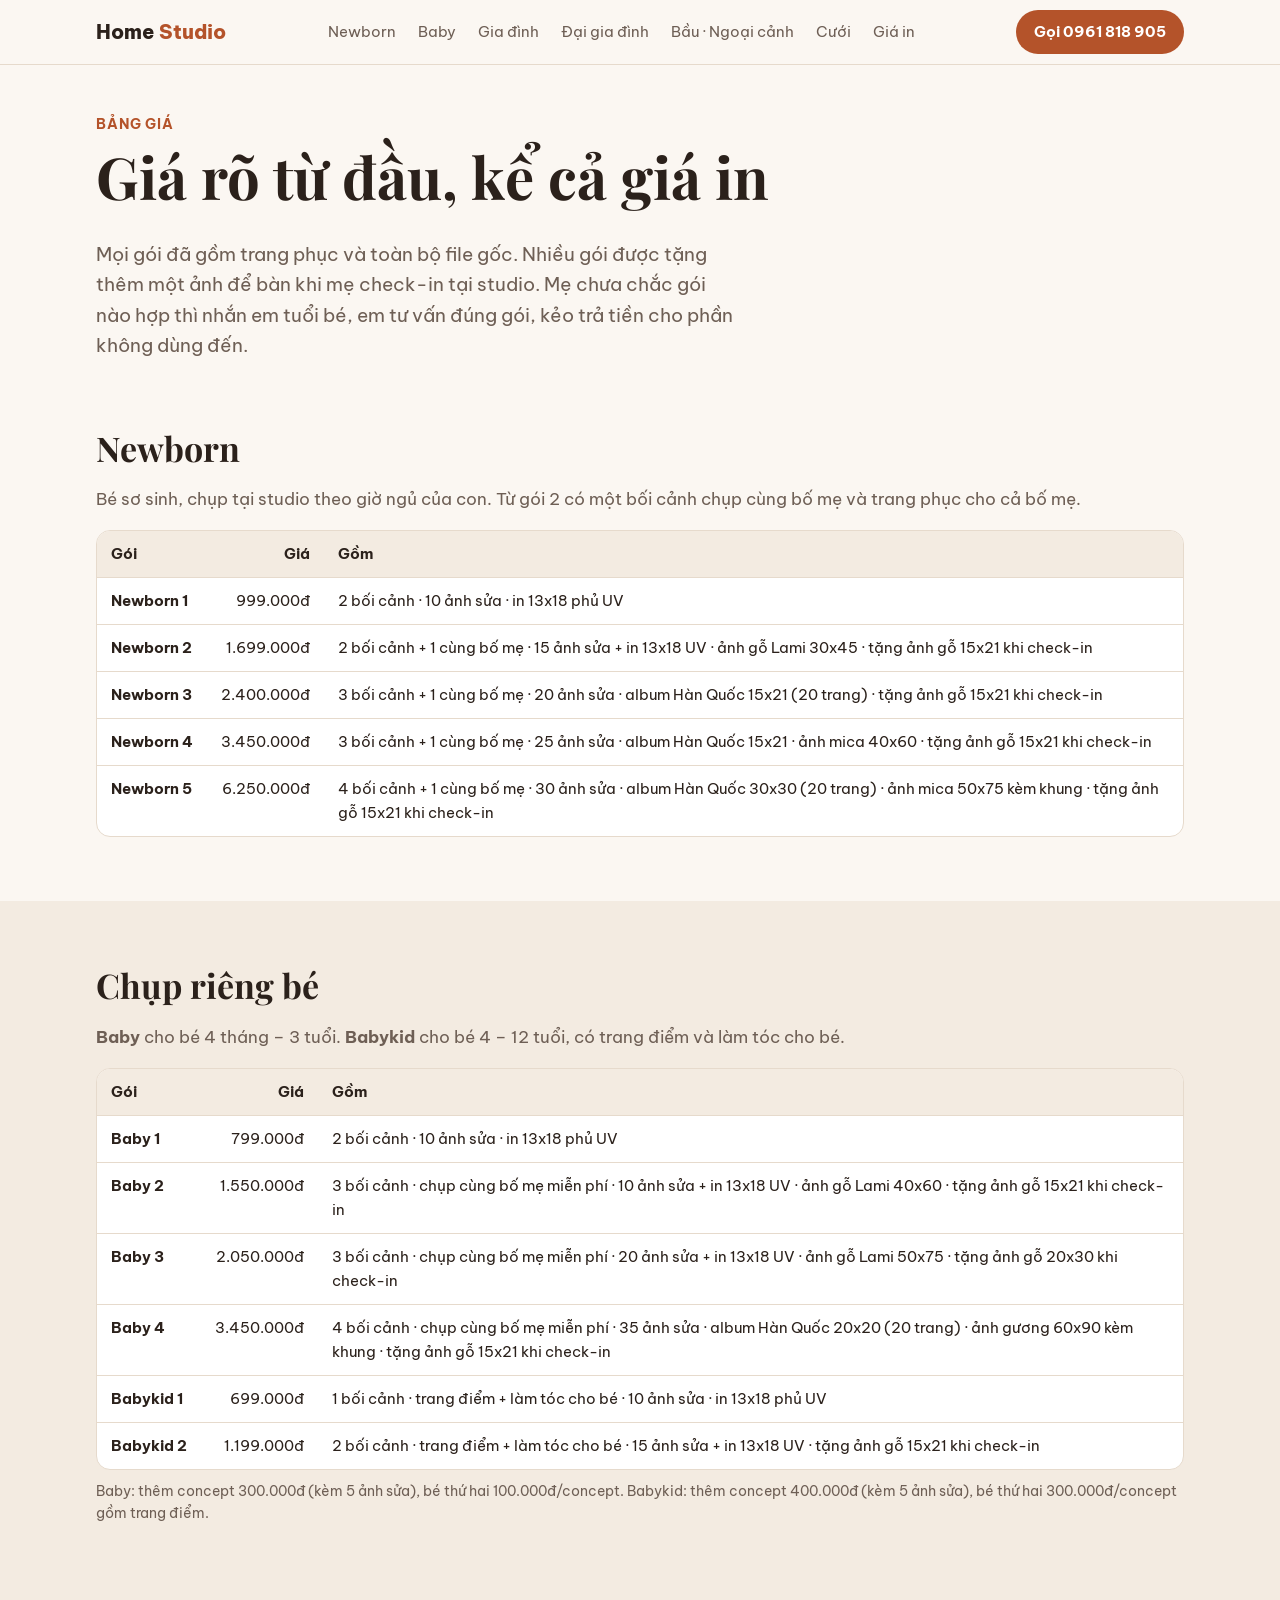
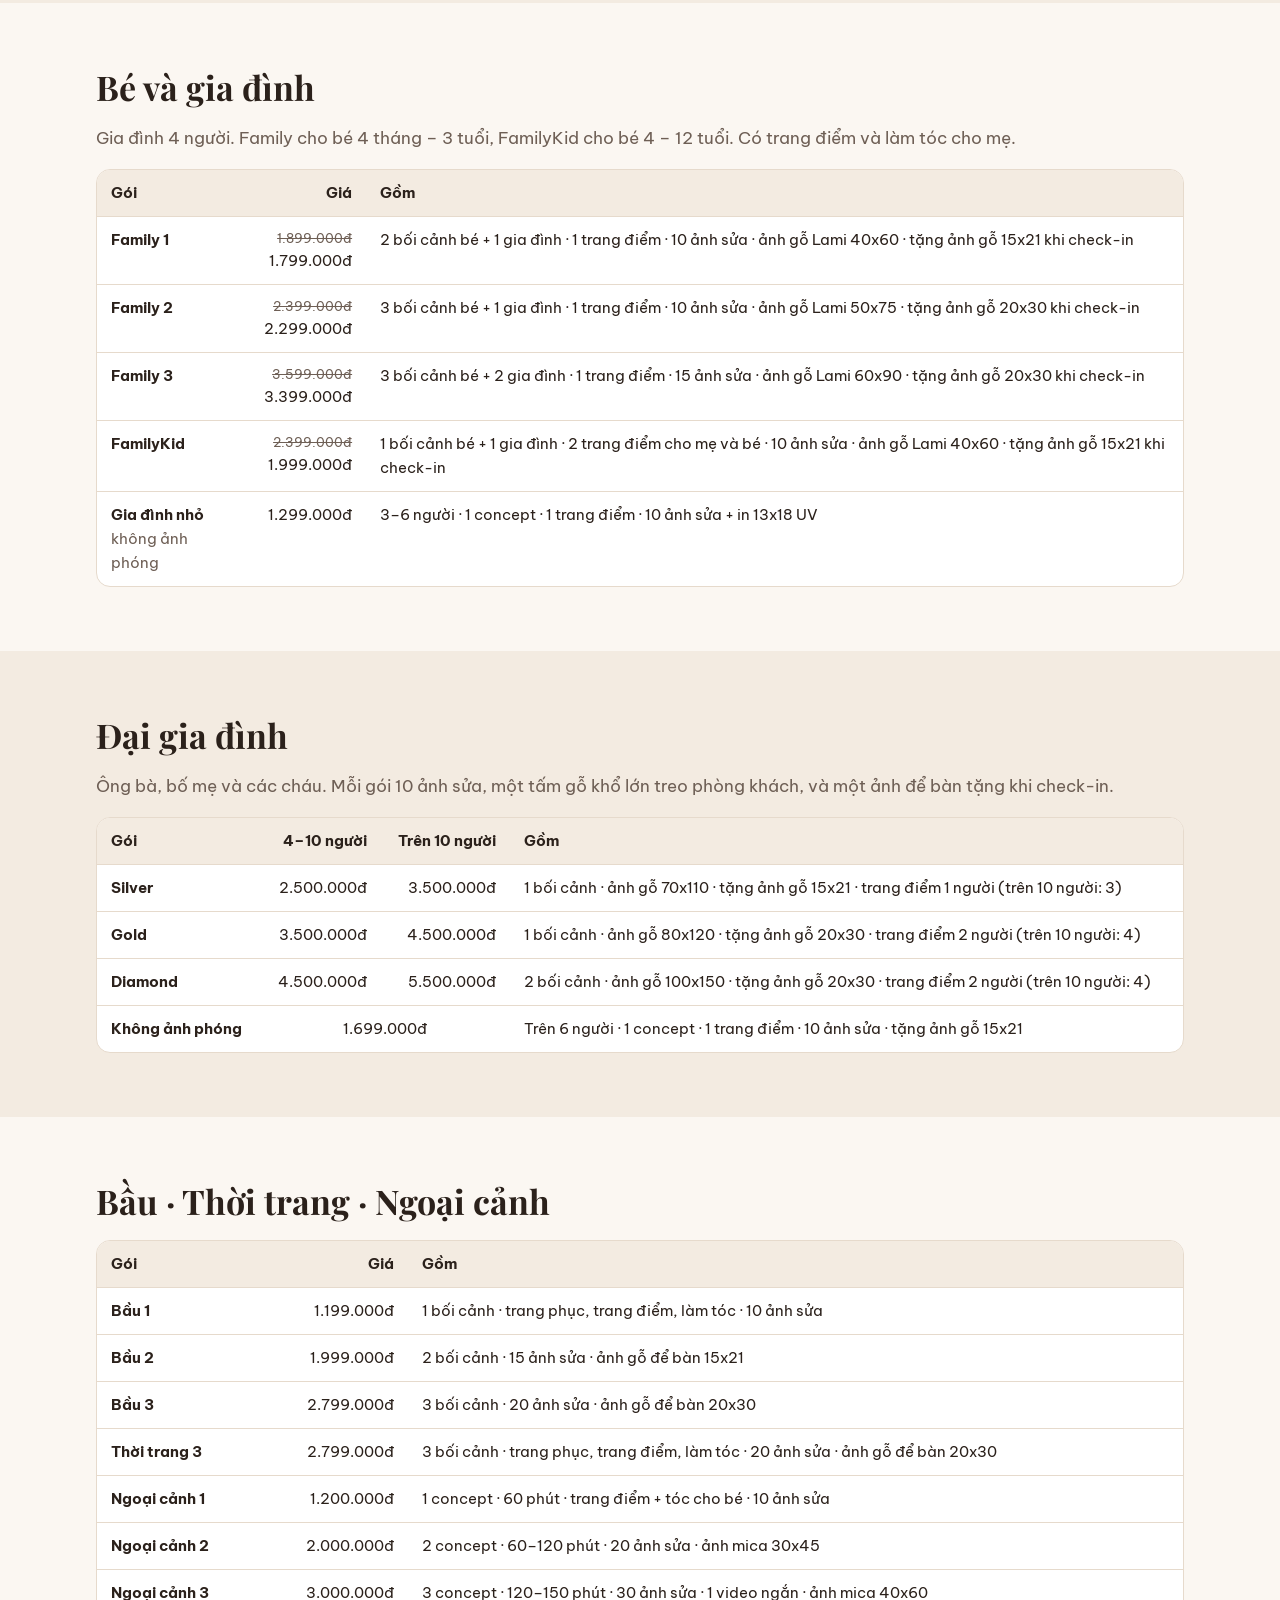
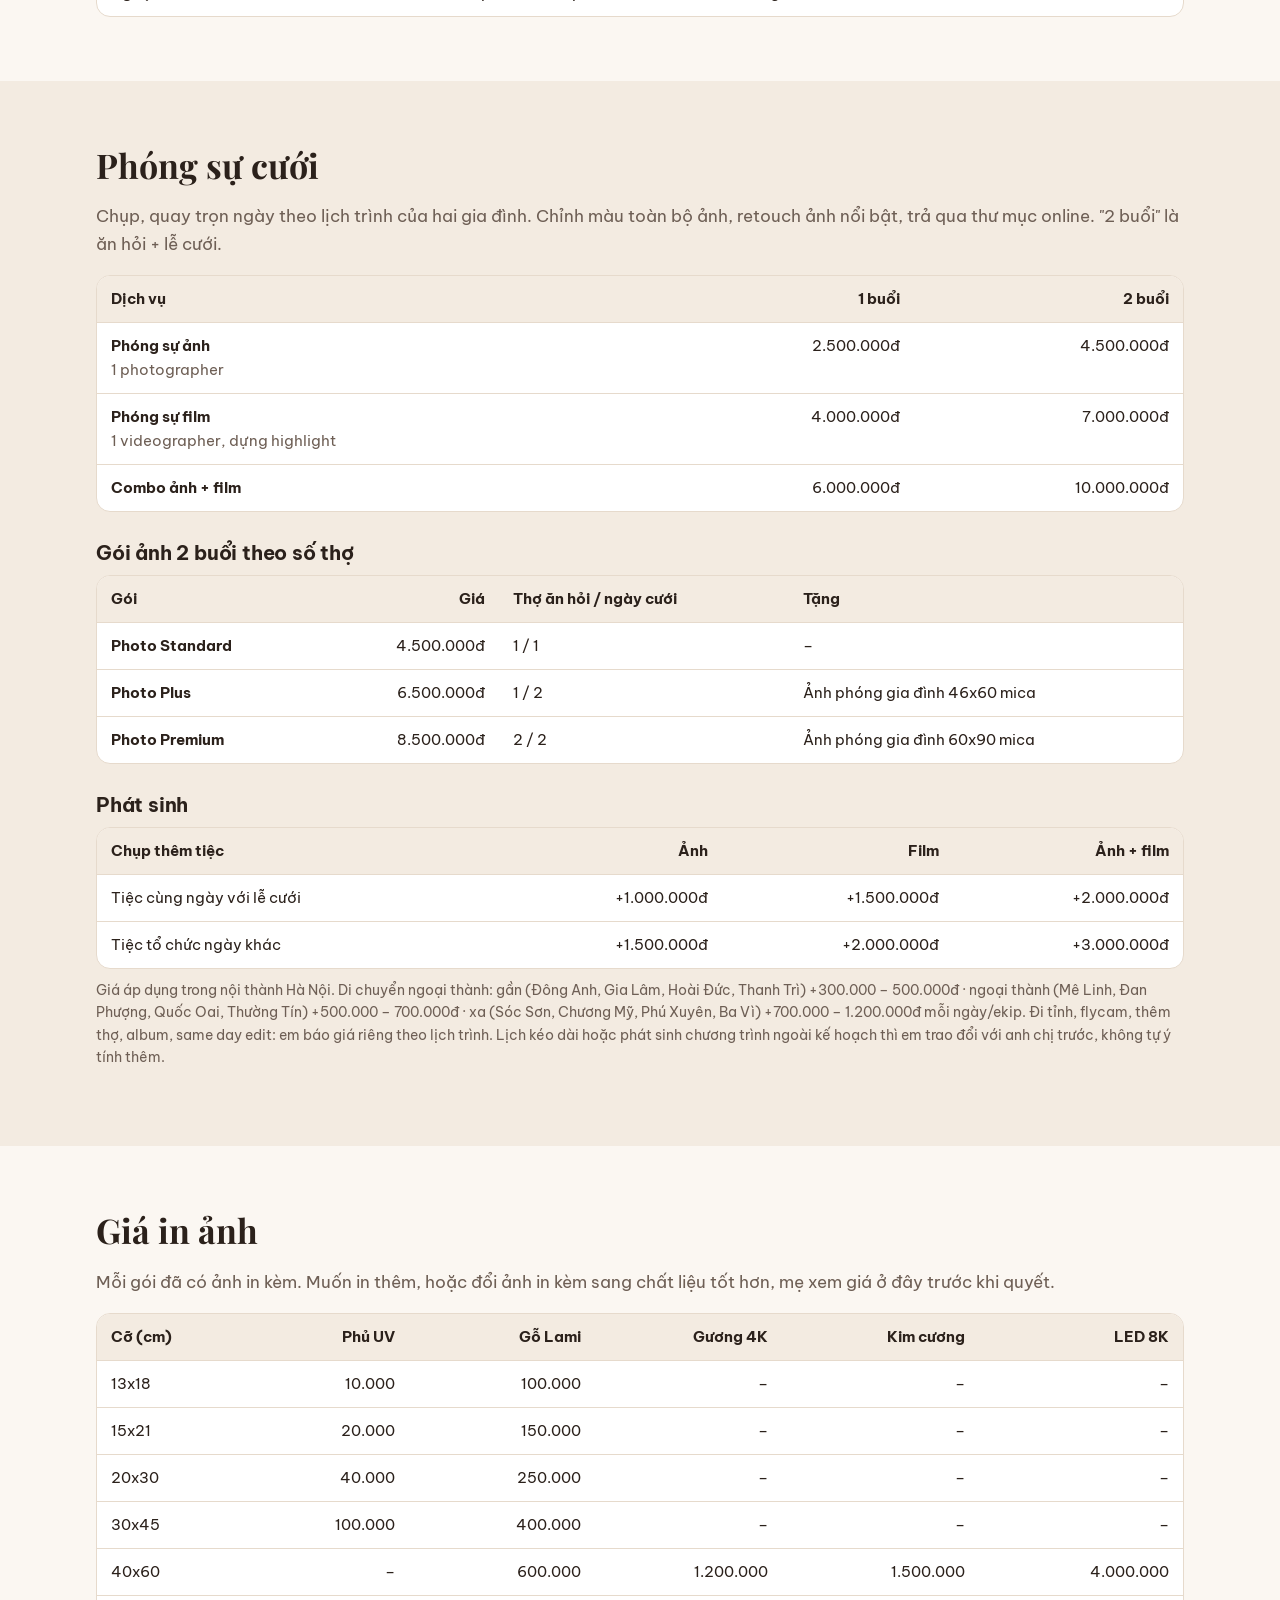
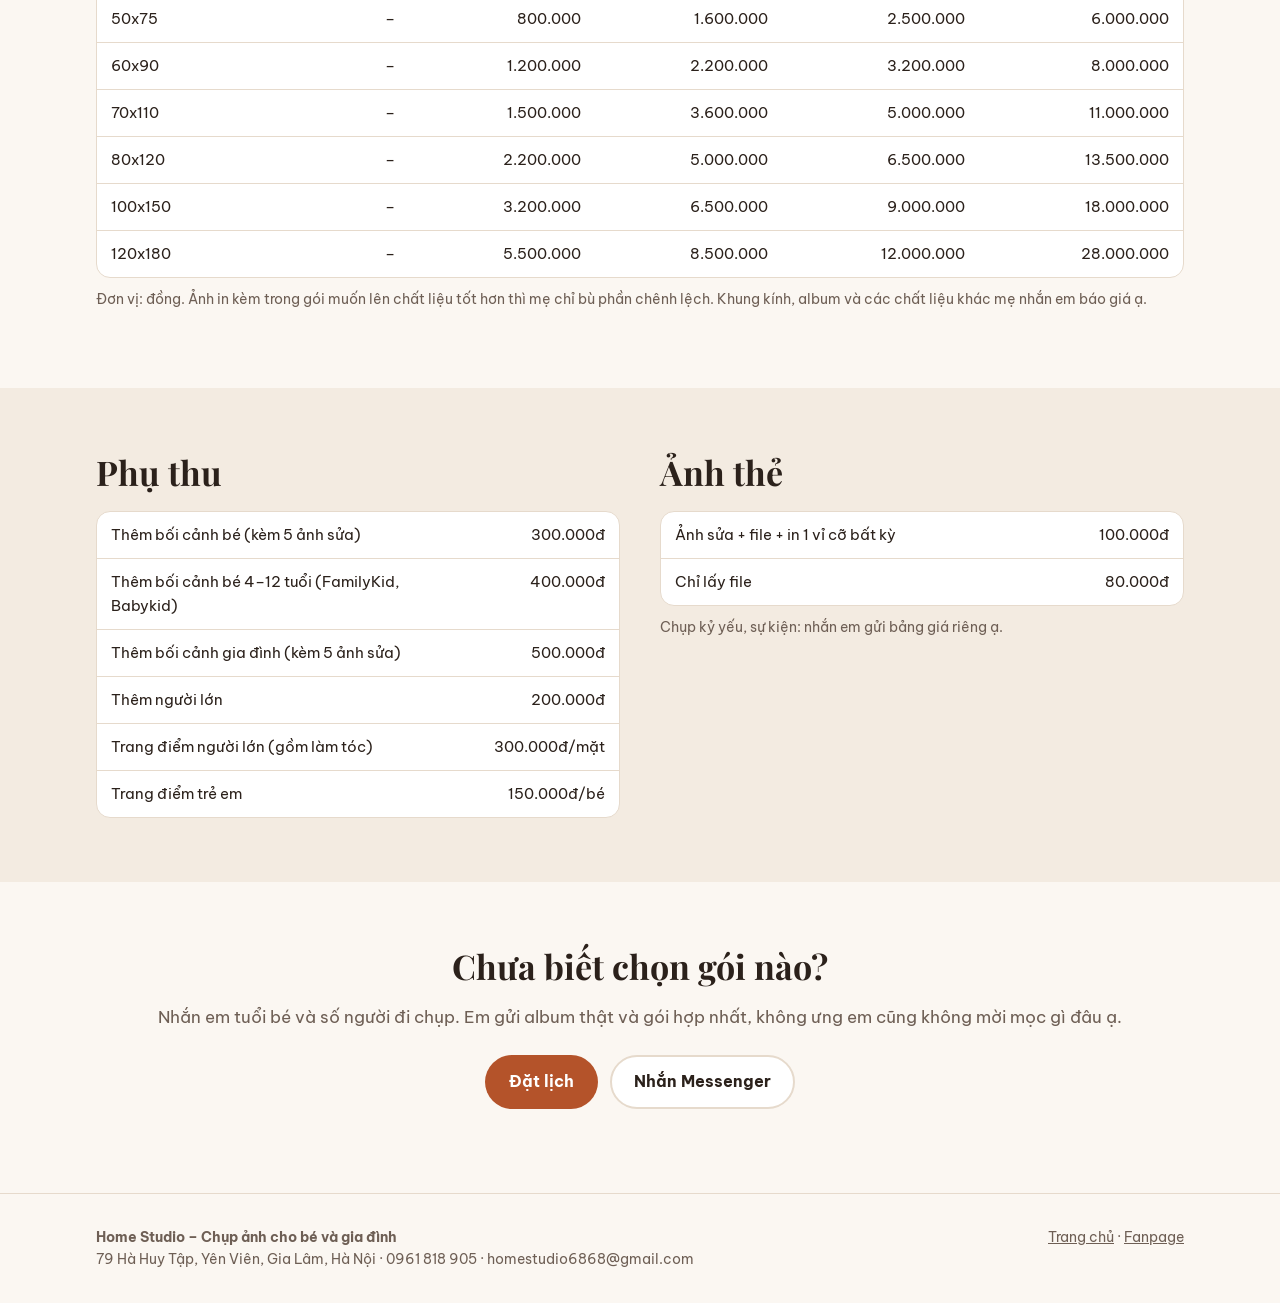
==== commit 93b59bb7: "Giao dien moi: tieu de co chan, dai so lieu, form khoi nau sam" ====
--- a/bang-gia.html
+++ b/bang-gia.html
@@ -7,8 +7,8 @@
 <meta name="description" content="Bảng giá đầy đủ của Home Studio: Newborn từ 999.000đ, Baby từ 799.000đ, Babykid từ 699.000đ, Family từ 1.799.000đ, Đại gia đình 2,5–5,5 triệu, Bầu, Thời trang, Ngoại cảnh, giá in ảnh và phụ thu.">
 <link rel="preconnect" href="https://fonts.googleapis.com">
 <link rel="preconnect" href="https://fonts.gstatic.com" crossorigin>
-<link href="https://fonts.googleapis.com/css2?family=Be+Vietnam+Pro:wght@400;500;600;700;800&display=swap" rel="stylesheet">
-<link rel="stylesheet" href="style.css?v=3">
+<link href="https://fonts.googleapis.com/css2?family=Be+Vietnam+Pro:wght@400;500;600;700;800&family=Playfair+Display:ital,wght@0,600;0,700;1,600&display=swap" rel="stylesheet">
+<link rel="stylesheet" href="style.css?v=5">
 </head>
 <body>
 
--- a/style.css
+++ b/style.css
@@ -225,3 +225,58 @@
 .cam-nhan blockquote { margin: 0; font-size: 16px; line-height: 1.6; flex: 1; }
 .cam-nhan figcaption { display: grid; font-size: 15px; border-top: 1px solid var(--vien); padding-top: 12px; }
 .cam-nhan figcaption span { font-size: 13.5px; color: var(--chu-nhat); }
+
+/* ══ GIAO DIỆN HƯỚNG A (11/11/2026): tông kem ấm làm sang hơn + form khối nâu sẫm ══ */
+:root { --toi: #2E241E; --toi-2: #3B2F28; --toi-vien: #54453B; --toi-chu: #F6EEE7; --toi-nhat: #C9B8AB; }
+
+/* tiêu đề có chân — chỉ h1/h2, chữ thường vẫn Be Vietnam Pro cho dễ đọc trên điện thoại */
+h1, h2 { font-family: "Playfair Display", Georgia, serif; font-weight: 700; letter-spacing: 0; }
+h1 { font-size: clamp(34px, 6.4vw, 58px); line-height: 1.15; }
+h1 em { font-style: italic; font-weight: 600; color: var(--nhan); }
+h2 { line-height: 1.22; }
+
+/* ảnh đầu trang: bo lớn + thẻ đánh giá nổi */
+.anh-dau { position: relative; }
+.anh-dau .anh { border-radius: 28px; box-shadow: 0 24px 60px -28px rgba(70, 40, 20, .45); }
+.the-sao {
+  position: absolute; left: -22px; bottom: 28px; display: grid; gap: 2px; padding: 14px 18px;
+  background: var(--the); border: 1px solid var(--vien); border-radius: 16px; text-decoration: none;
+  box-shadow: 0 14px 34px -14px rgba(70, 40, 20, .35); font-size: 14px; color: var(--chu-nhat);
+}
+.the-sao b { font-size: 17px; color: var(--chu); }
+.the-sao:hover { border-color: var(--nhan); }
+@media (max-width: 820px) { .the-sao { left: 12px; bottom: 12px; padding: 10px 14px; } }
+
+/* dải số liệu */
+.dai-so { background: var(--toi); color: var(--toi-chu); }
+.dai-so .khung { display: grid; grid-template-columns: repeat(4, 1fr); padding-top: 26px; padding-bottom: 26px; gap: 12px; }
+.dai-so div { display: grid; text-align: center; }
+.dai-so b { font-family: "Playfair Display", Georgia, serif; font-size: clamp(26px, 4vw, 38px); line-height: 1.1; color: #F2B48F; }
+.dai-so span { font-size: 14px; color: var(--toi-nhat); }
+@media (max-width: 600px) { .dai-so .khung { grid-template-columns: repeat(2, 1fr); row-gap: 20px; } }
+
+/* thẻ: bo mềm hơn, nhấc nhẹ khi rê chuột */
+.the { border-radius: 18px; transition: transform .2s, box-shadow .2s; }
+@media (hover: hover) { .luoi .the:hover, .ly-do .the:hover { transform: translateY(-3px); box-shadow: 0 18px 40px -24px rgba(70, 40, 20, .4); } }
+.anh-goi { border-radius: 18px 18px 0 0; }
+
+/* form đặt lịch trên khối nâu sẫm */
+#form-dat-lich { background: var(--toi); border: 0; border-radius: 28px; padding: 28px; color: var(--toi-chu); box-shadow: 0 30px 60px -30px rgba(46, 36, 30, .6); }
+#form-dat-lich label, #form-dat-lich legend { color: var(--toi-chu); }
+#form-dat-lich input:not([type=radio]):not([type=checkbox]), #form-dat-lich select, #form-dat-lich textarea {
+  background: var(--toi-2); border-color: var(--toi-vien); color: var(--toi-chu); color-scheme: dark;
+}
+#form-dat-lich ::placeholder { color: #9C8B7F; }
+#form-dat-lich .o-gio span { background: var(--toi-2); border-color: var(--toi-vien); color: var(--toi-chu); }
+#form-dat-lich .o-gio input:checked + span { background: #F2B48F; border-color: #F2B48F; color: var(--toi); }
+#form-dat-lich .ghi, #form-dat-lich .dong-y { color: var(--toi-nhat); }
+#form-dat-lich .ghi b { color: var(--toi-chu); }
+#form-dat-lich .nut.chinh { background: #E07A4C; min-height: 54px; font-size: 17px; }
+#form-dat-lich .nut.chinh:hover { background: #C9653A; }
+#form-dat-lich .bao-form { background: var(--toi-2); color: var(--toi-chu); }
+.dau-form { display: flex; gap: 14px; align-items: center; padding-bottom: 16px; border-bottom: 1px solid var(--toi-vien); }
+.dau-form b { display: block; font-size: 19px; }
+.dau-form span:not(.so-form) { font-size: 14px; color: var(--toi-nhat); }
+.so-form { flex: none; width: 44px; height: 44px; border-radius: 50%; display: grid; place-items: center; background: #F2C46B; color: var(--toi); font-family: "Playfair Display", Georgia, serif; font-weight: 700; }
+.trich { font-family: "Playfair Display", Georgia, serif; font-style: italic; font-weight: 600; }
+@media (max-width: 820px) { .the-sao { padding: 8px 12px; font-size: 12.5px; border-radius: 12px; } .the-sao b { font-size: 15px; } .the-sao .sao { font-size: 12px; } }
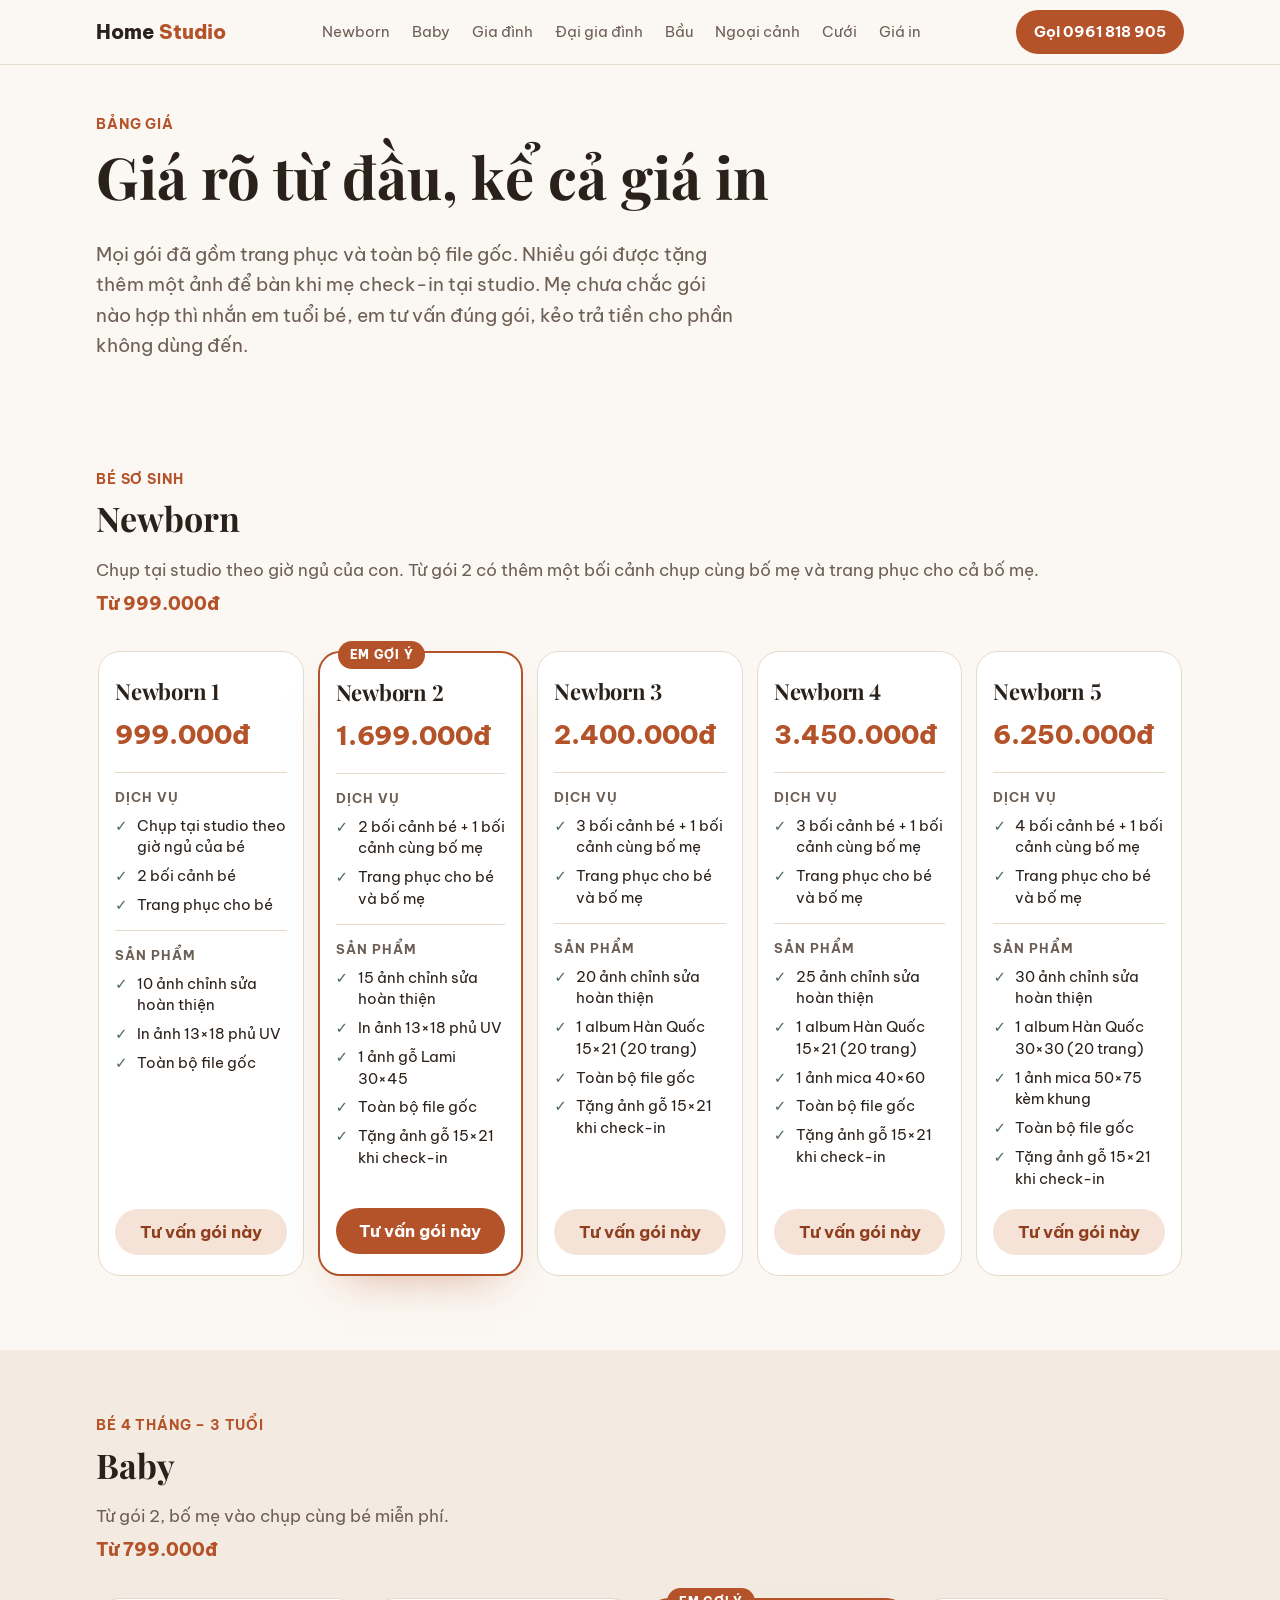
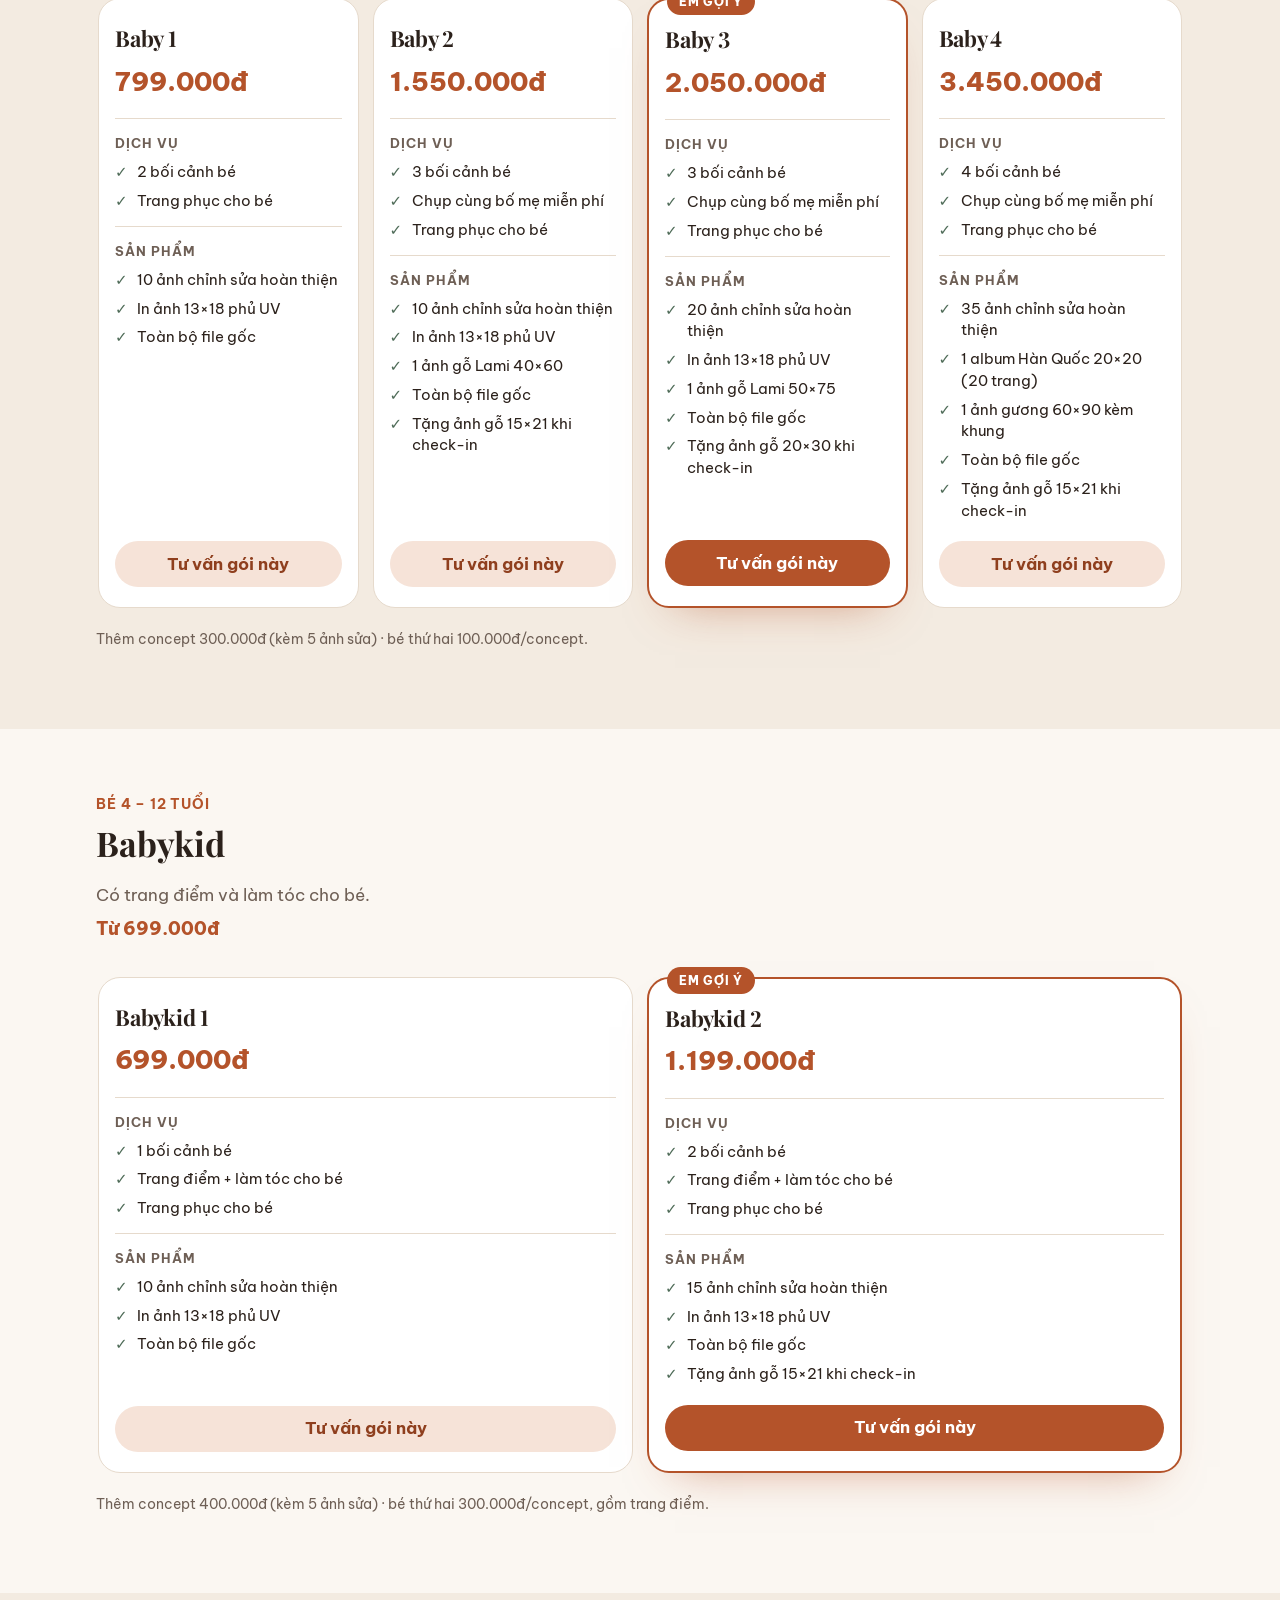
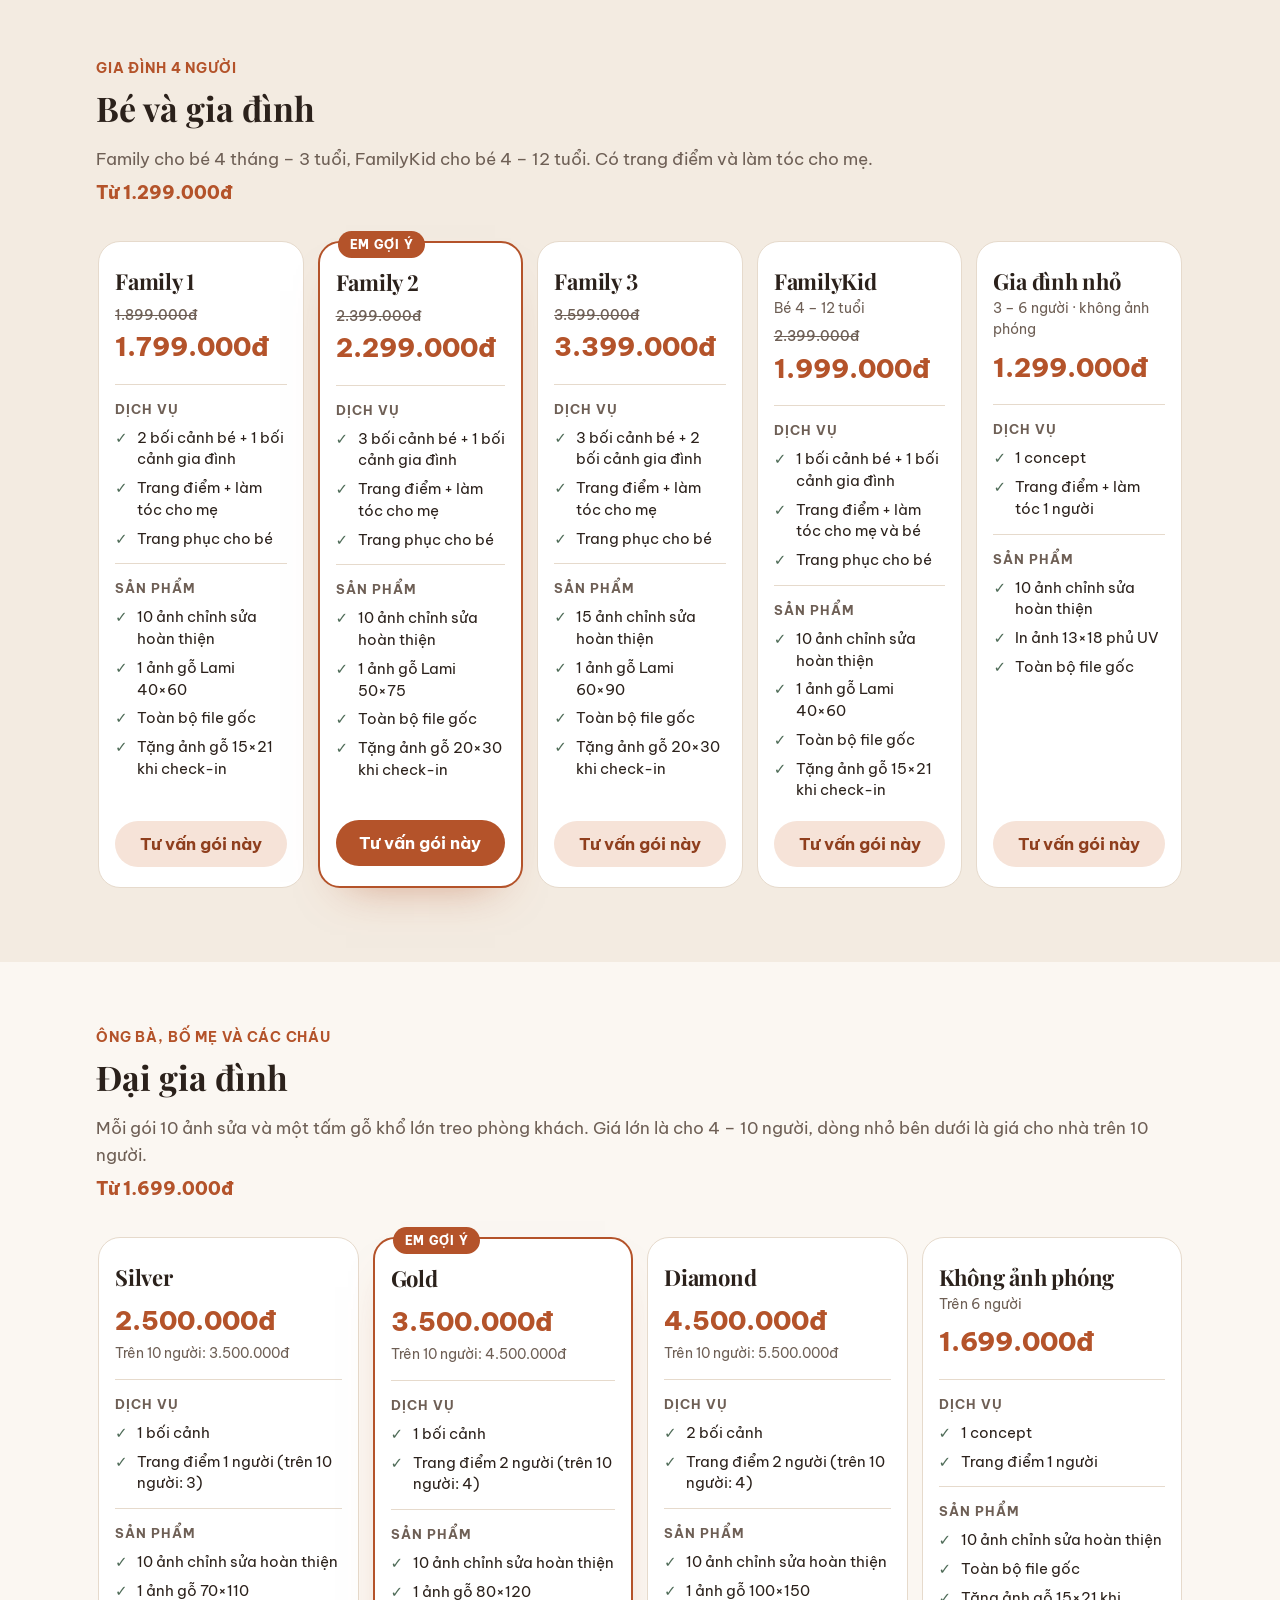
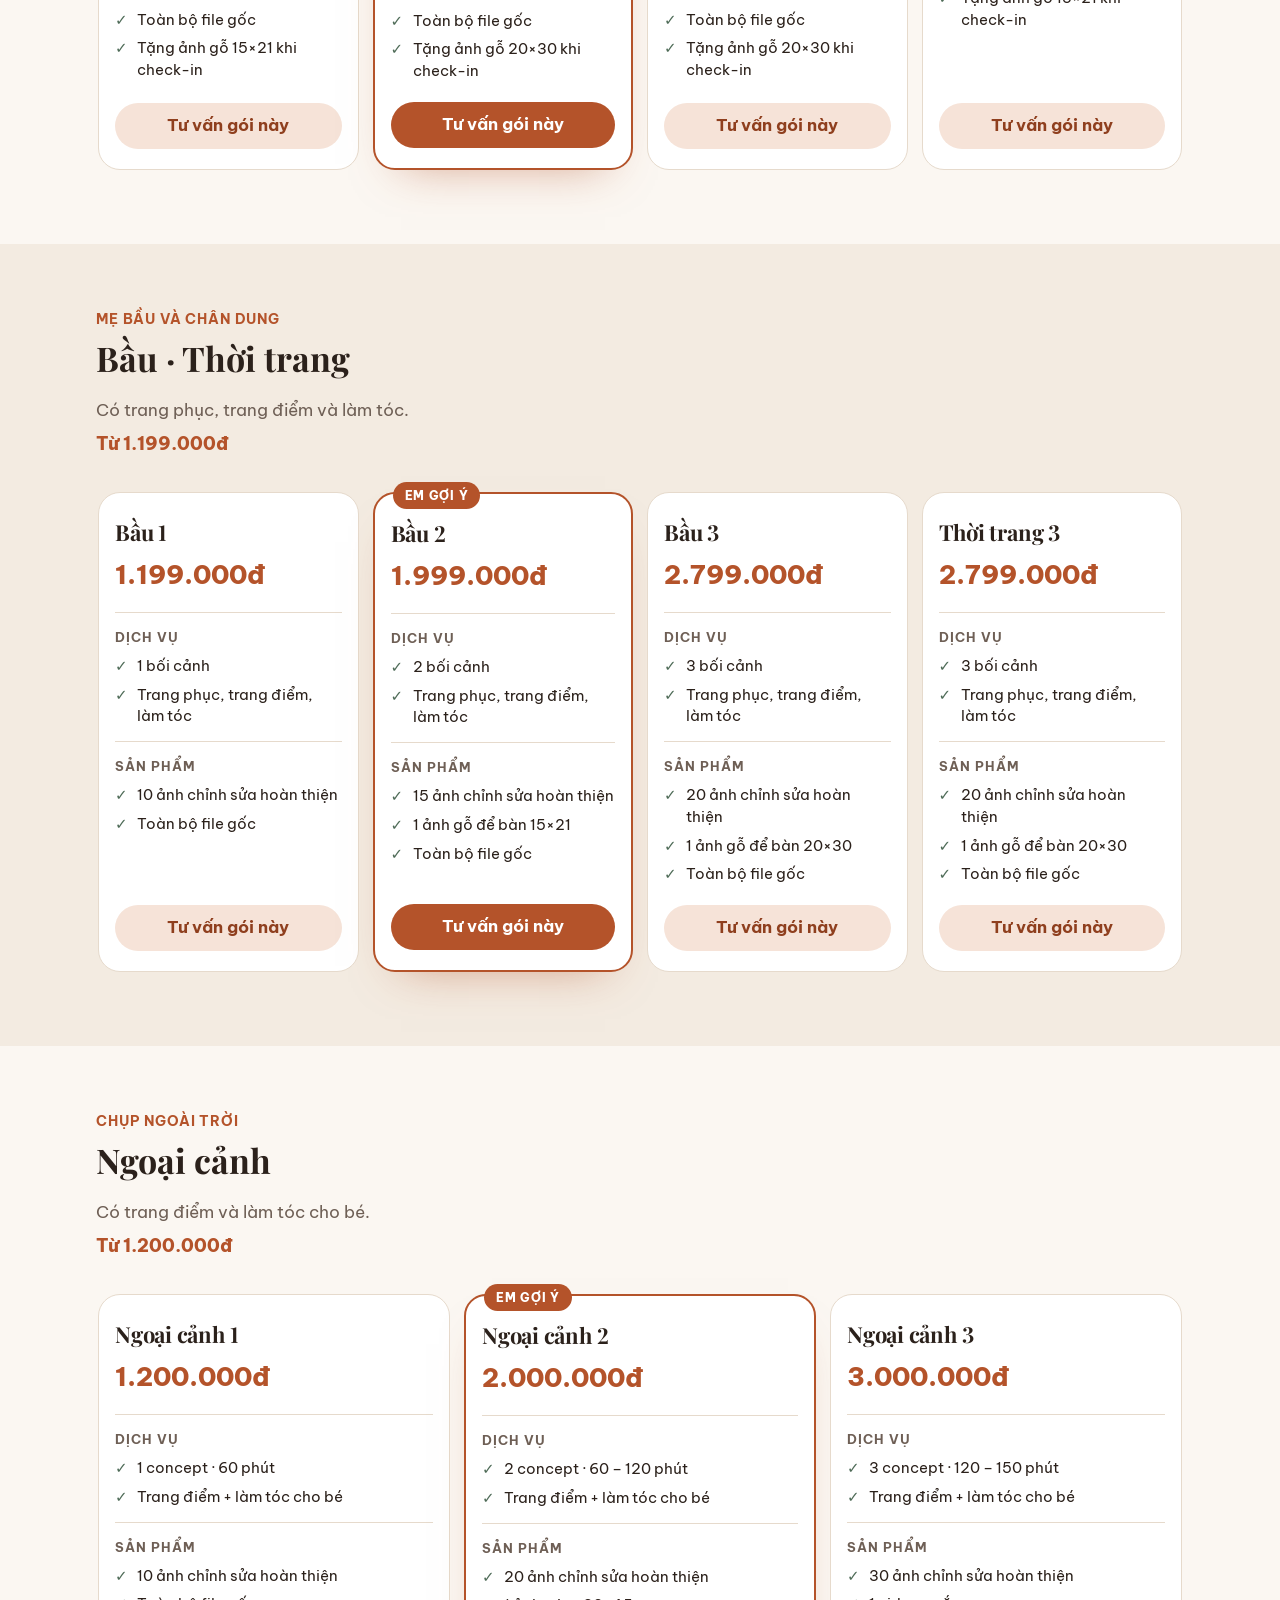
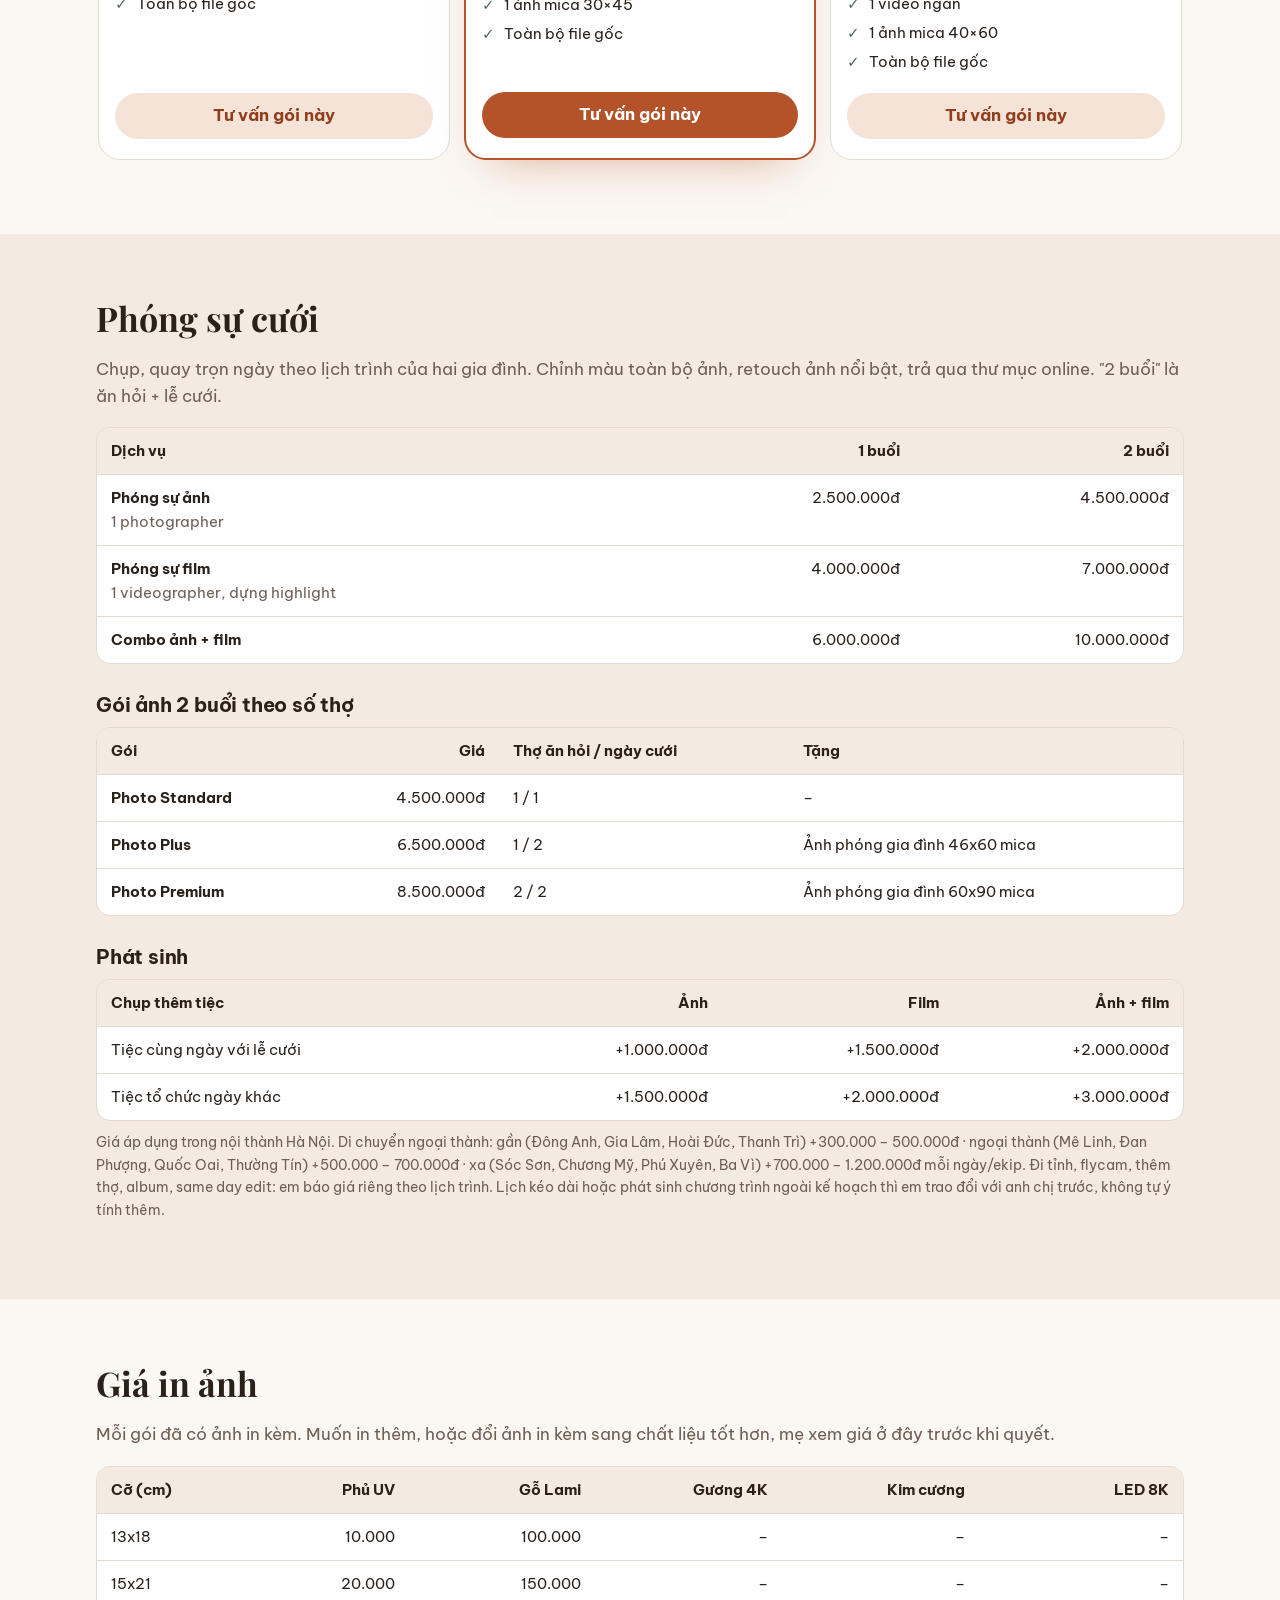
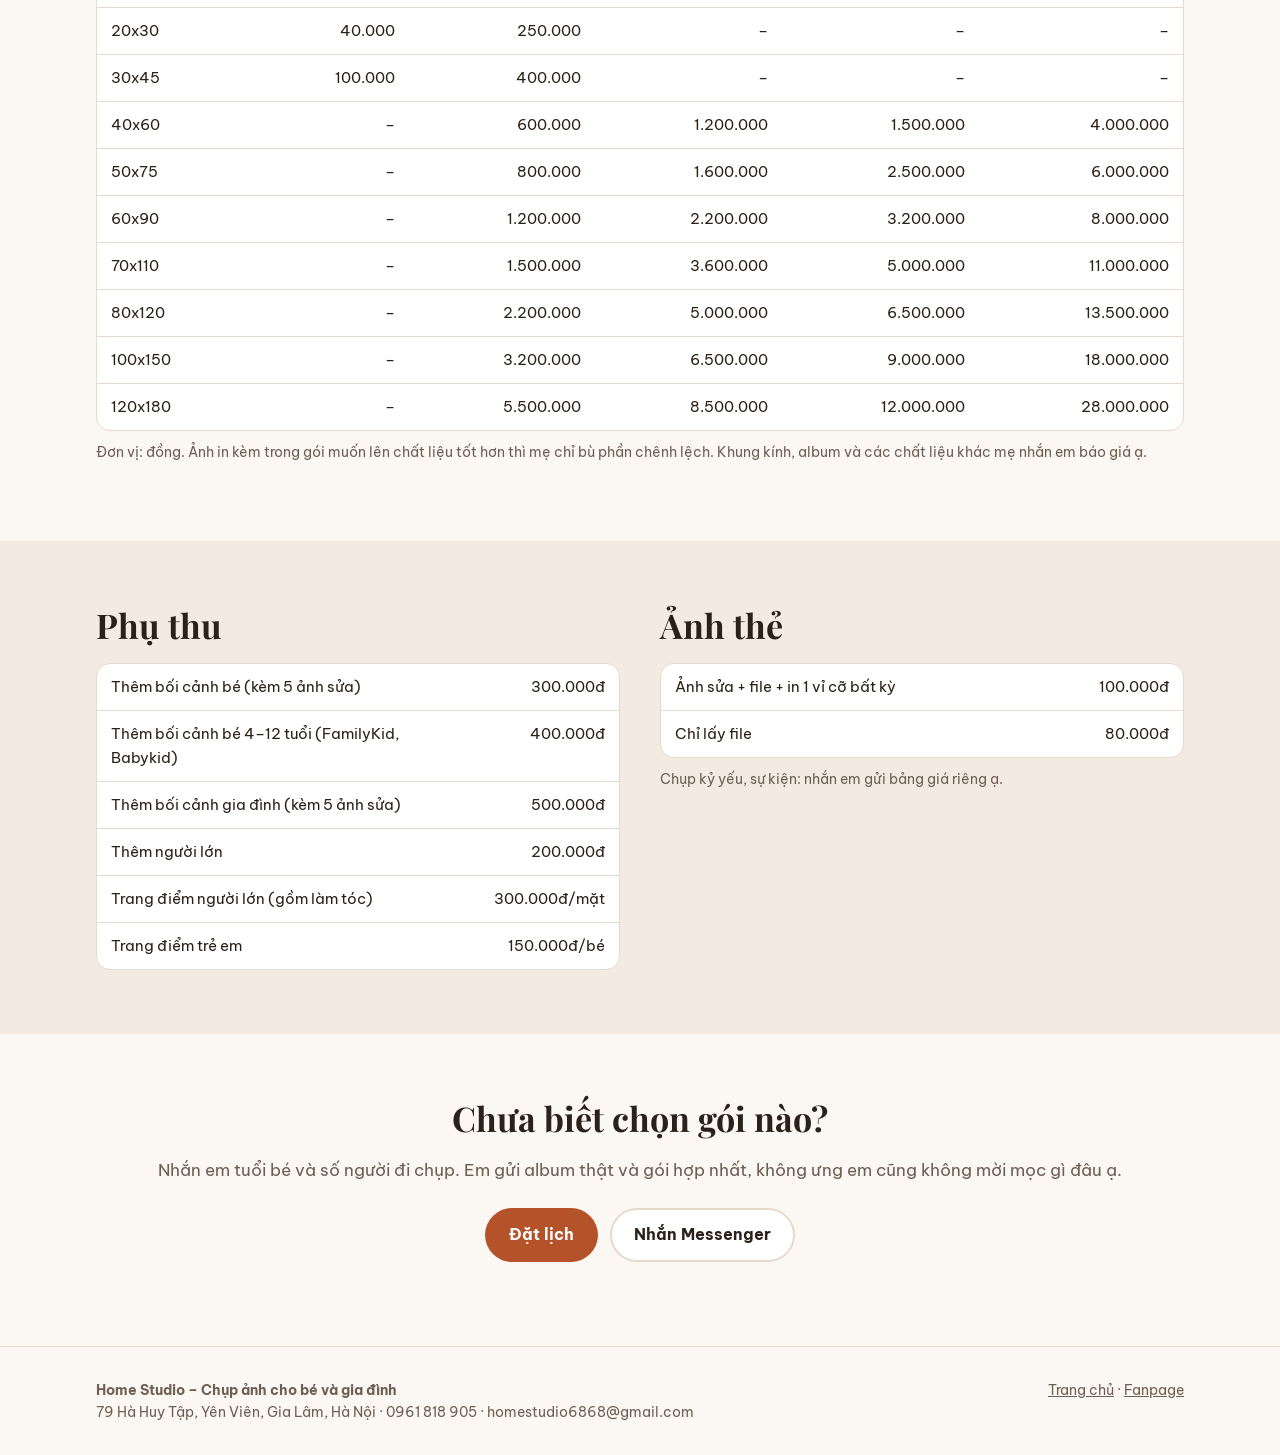
==== commit ecf9227e: "Bang gia dang the: 27 goi, nut Tu van goi nay" ====
--- a/bang-gia.html
+++ b/bang-gia.html
@@ -8,7 +8,7 @@
 <link rel="preconnect" href="https://fonts.googleapis.com">
 <link rel="preconnect" href="https://fonts.gstatic.com" crossorigin>
 <link href="https://fonts.googleapis.com/css2?family=Be+Vietnam+Pro:wght@400;500;600;700;800&family=Playfair+Display:ital,wght@0,600;0,700;1,600&display=swap" rel="stylesheet">
-<link rel="stylesheet" href="style.css?v=5">
+<link rel="stylesheet" href="style.css?v=8">
 </head>
 <body>
 
@@ -20,7 +20,8 @@
       <a href="#baby">Baby</a>
       <a href="#family">Gia đình</a>
       <a href="#dai-gia-dinh">Đại gia đình</a>
-      <a href="#khac">Bầu · Ngoại cảnh</a>
+      <a href="#bau">Bầu</a>
+      <a href="#ngoai-canh">Ngoại cảnh</a>
       <a href="#cuoi">Cưới</a>
       <a href="#gia-in">Giá in</a>
     </nav>
@@ -37,92 +38,354 @@
   </div>
 </section>
 
-<section class="phan" id="newborn" style="padding-top:24px">
-  <div class="khung">
+<!-- GOI:BAT-DAU -->
+<section class="phan nhom-goi" id="newborn">
+  <div class="khung">
+    <div class="mo-dau">Bé sơ sinh</div>
     <h2>Newborn</h2>
-    <p class="phu">Bé sơ sinh, chụp tại studio theo giờ ngủ của con. Từ gói 2 có một bối cảnh chụp cùng bố mẹ và trang phục cho cả bố mẹ.</p>
-    <div class="cuon"><table>
-      <thead><tr><th>Gói</th><th class="so-tien">Giá</th><th>Gồm</th></tr></thead>
-      <tbody>
-        <tr><td><b>Newborn 1</b></td><td class="so-tien">999.000đ</td><td>2 bối cảnh · 10 ảnh sửa · in 13x18 phủ UV</td></tr>
-        <tr><td><b>Newborn 2</b></td><td class="so-tien">1.699.000đ</td><td>2 bối cảnh + 1 cùng bố mẹ · 15 ảnh sửa + in 13x18 UV · ảnh gỗ Lami 30x45 · tặng ảnh gỗ 15x21 khi check-in</td></tr>
-        <tr><td><b>Newborn 3</b></td><td class="so-tien">2.400.000đ</td><td>3 bối cảnh + 1 cùng bố mẹ · 20 ảnh sửa · album Hàn Quốc 15x21 (20 trang) · tặng ảnh gỗ 15x21 khi check-in</td></tr>
-        <tr><td><b>Newborn 4</b></td><td class="so-tien">3.450.000đ</td><td>3 bối cảnh + 1 cùng bố mẹ · 25 ảnh sửa · album Hàn Quốc 15x21 · ảnh mica 40x60 · tặng ảnh gỗ 15x21 khi check-in</td></tr>
-        <tr><td><b>Newborn 5</b></td><td class="so-tien">6.250.000đ</td><td>4 bối cảnh + 1 cùng bố mẹ · 30 ảnh sửa · album Hàn Quốc 30x30 (20 trang) · ảnh mica 50x75 kèm khung · tặng ảnh gỗ 15x21 khi check-in</td></tr>
-      </tbody>
-    </table></div>
-  </div>
-</section>
-
-<section class="phan nhat" id="baby">
-  <div class="khung">
-    <h2>Chụp riêng bé</h2>
-    <p class="phu"><b>Baby</b> cho bé 4 tháng – 3 tuổi. <b>Babykid</b> cho bé 4 – 12 tuổi, có trang điểm và làm tóc cho bé.</p>
-    <div class="cuon"><table>
-      <thead><tr><th>Gói</th><th class="so-tien">Giá</th><th>Gồm</th></tr></thead>
-      <tbody>
-        <tr><td><b>Baby 1</b></td><td class="so-tien">799.000đ</td><td>2 bối cảnh · 10 ảnh sửa · in 13x18 phủ UV</td></tr>
-        <tr><td><b>Baby 2</b></td><td class="so-tien">1.550.000đ</td><td>3 bối cảnh · chụp cùng bố mẹ miễn phí · 10 ảnh sửa + in 13x18 UV · ảnh gỗ Lami 40x60 · tặng ảnh gỗ 15x21 khi check-in</td></tr>
-        <tr><td><b>Baby 3</b></td><td class="so-tien">2.050.000đ</td><td>3 bối cảnh · chụp cùng bố mẹ miễn phí · 20 ảnh sửa + in 13x18 UV · ảnh gỗ Lami 50x75 · tặng ảnh gỗ 20x30 khi check-in</td></tr>
-        <tr><td><b>Baby 4</b></td><td class="so-tien">3.450.000đ</td><td>4 bối cảnh · chụp cùng bố mẹ miễn phí · 35 ảnh sửa · album Hàn Quốc 20x20 (20 trang) · ảnh gương 60x90 kèm khung · tặng ảnh gỗ 15x21 khi check-in</td></tr>
-        <tr><td><b>Babykid 1</b></td><td class="so-tien">699.000đ</td><td>1 bối cảnh · trang điểm + làm tóc cho bé · 10 ảnh sửa · in 13x18 phủ UV</td></tr>
-        <tr><td><b>Babykid 2</b></td><td class="so-tien">1.199.000đ</td><td>2 bối cảnh · trang điểm + làm tóc cho bé · 15 ảnh sửa + in 13x18 UV · tặng ảnh gỗ 15x21 khi check-in</td></tr>
-      </tbody>
-    </table></div>
-    <p class="ghi">Baby: thêm concept 300.000đ (kèm 5 ảnh sửa), bé thứ hai 100.000đ/concept. Babykid: thêm concept 400.000đ (kèm 5 ảnh sửa), bé thứ hai 300.000đ/concept gồm trang điểm.</p>
-  </div>
-</section>
-
-<section class="phan" id="family">
-  <div class="khung">
+    <p class="phu">Chụp tại studio theo giờ ngủ của con. Từ gói 2 có thêm một bối cảnh chụp cùng bố mẹ và trang phục cho cả bố mẹ. <span class="tu-gia">Từ 999.000đ</span></p>
+    <div class="luoi-goi">
+      <article class="the-goi">
+        
+        <h3>Newborn 1</h3>
+        
+        <div class="gia-goi">999.000đ</div>
+        
+        <div class="muc-goi"><b>Dịch vụ</b><ul><li>Chụp tại studio theo giờ ngủ của bé</li><li>2 bối cảnh bé</li><li>Trang phục cho bé</li></ul></div>
+        <div class="muc-goi"><b>Sản phẩm</b><ul><li>10 ảnh chỉnh sửa hoàn thiện</li><li>In ảnh 13×18 phủ UV</li><li>Toàn bộ file gốc</li></ul></div>
+        <a class="nut-goi" href="index.html?goi=Newborn%201#dat-lich">Tư vấn gói này</a>
+      </article>
+      <article class="the-goi noi">
+        <span class="nhan-goi">Em gợi ý</span>
+        <h3>Newborn 2</h3>
+        
+        <div class="gia-goi">1.699.000đ</div>
+        
+        <div class="muc-goi"><b>Dịch vụ</b><ul><li>2 bối cảnh bé + 1 bối cảnh cùng bố mẹ</li><li>Trang phục cho bé và bố mẹ</li></ul></div>
+        <div class="muc-goi"><b>Sản phẩm</b><ul><li>15 ảnh chỉnh sửa hoàn thiện</li><li>In ảnh 13×18 phủ UV</li><li>1 ảnh gỗ Lami 30×45</li><li>Toàn bộ file gốc</li><li>Tặng ảnh gỗ 15×21 khi check-in</li></ul></div>
+        <a class="nut-goi" href="index.html?goi=Newborn%202#dat-lich">Tư vấn gói này</a>
+      </article>
+      <article class="the-goi">
+        
+        <h3>Newborn 3</h3>
+        
+        <div class="gia-goi">2.400.000đ</div>
+        
+        <div class="muc-goi"><b>Dịch vụ</b><ul><li>3 bối cảnh bé + 1 bối cảnh cùng bố mẹ</li><li>Trang phục cho bé và bố mẹ</li></ul></div>
+        <div class="muc-goi"><b>Sản phẩm</b><ul><li>20 ảnh chỉnh sửa hoàn thiện</li><li>1 album Hàn Quốc 15×21 (20 trang)</li><li>Toàn bộ file gốc</li><li>Tặng ảnh gỗ 15×21 khi check-in</li></ul></div>
+        <a class="nut-goi" href="index.html?goi=Newborn%203#dat-lich">Tư vấn gói này</a>
+      </article>
+      <article class="the-goi">
+        
+        <h3>Newborn 4</h3>
+        
+        <div class="gia-goi">3.450.000đ</div>
+        
+        <div class="muc-goi"><b>Dịch vụ</b><ul><li>3 bối cảnh bé + 1 bối cảnh cùng bố mẹ</li><li>Trang phục cho bé và bố mẹ</li></ul></div>
+        <div class="muc-goi"><b>Sản phẩm</b><ul><li>25 ảnh chỉnh sửa hoàn thiện</li><li>1 album Hàn Quốc 15×21 (20 trang)</li><li>1 ảnh mica 40×60</li><li>Toàn bộ file gốc</li><li>Tặng ảnh gỗ 15×21 khi check-in</li></ul></div>
+        <a class="nut-goi" href="index.html?goi=Newborn%204#dat-lich">Tư vấn gói này</a>
+      </article>
+      <article class="the-goi">
+        
+        <h3>Newborn 5</h3>
+        
+        <div class="gia-goi">6.250.000đ</div>
+        
+        <div class="muc-goi"><b>Dịch vụ</b><ul><li>4 bối cảnh bé + 1 bối cảnh cùng bố mẹ</li><li>Trang phục cho bé và bố mẹ</li></ul></div>
+        <div class="muc-goi"><b>Sản phẩm</b><ul><li>30 ảnh chỉnh sửa hoàn thiện</li><li>1 album Hàn Quốc 30×30 (20 trang)</li><li>1 ảnh mica 50×75 kèm khung</li><li>Toàn bộ file gốc</li><li>Tặng ảnh gỗ 15×21 khi check-in</li></ul></div>
+        <a class="nut-goi" href="index.html?goi=Newborn%205#dat-lich">Tư vấn gói này</a>
+      </article>
+    </div>
+    
+  </div>
+</section>
+
+<section class="phan nhat nhom-goi" id="baby">
+  <div class="khung">
+    <div class="mo-dau">Bé 4 tháng – 3 tuổi</div>
+    <h2>Baby</h2>
+    <p class="phu">Từ gói 2, bố mẹ vào chụp cùng bé miễn phí. <span class="tu-gia">Từ 799.000đ</span></p>
+    <div class="luoi-goi">
+      <article class="the-goi">
+        
+        <h3>Baby 1</h3>
+        
+        <div class="gia-goi">799.000đ</div>
+        
+        <div class="muc-goi"><b>Dịch vụ</b><ul><li>2 bối cảnh bé</li><li>Trang phục cho bé</li></ul></div>
+        <div class="muc-goi"><b>Sản phẩm</b><ul><li>10 ảnh chỉnh sửa hoàn thiện</li><li>In ảnh 13×18 phủ UV</li><li>Toàn bộ file gốc</li></ul></div>
+        <a class="nut-goi" href="index.html?goi=Baby%201#dat-lich">Tư vấn gói này</a>
+      </article>
+      <article class="the-goi">
+        
+        <h3>Baby 2</h3>
+        
+        <div class="gia-goi">1.550.000đ</div>
+        
+        <div class="muc-goi"><b>Dịch vụ</b><ul><li>3 bối cảnh bé</li><li>Chụp cùng bố mẹ miễn phí</li><li>Trang phục cho bé</li></ul></div>
+        <div class="muc-goi"><b>Sản phẩm</b><ul><li>10 ảnh chỉnh sửa hoàn thiện</li><li>In ảnh 13×18 phủ UV</li><li>1 ảnh gỗ Lami 40×60</li><li>Toàn bộ file gốc</li><li>Tặng ảnh gỗ 15×21 khi check-in</li></ul></div>
+        <a class="nut-goi" href="index.html?goi=Baby%202#dat-lich">Tư vấn gói này</a>
+      </article>
+      <article class="the-goi noi">
+        <span class="nhan-goi">Em gợi ý</span>
+        <h3>Baby 3</h3>
+        
+        <div class="gia-goi">2.050.000đ</div>
+        
+        <div class="muc-goi"><b>Dịch vụ</b><ul><li>3 bối cảnh bé</li><li>Chụp cùng bố mẹ miễn phí</li><li>Trang phục cho bé</li></ul></div>
+        <div class="muc-goi"><b>Sản phẩm</b><ul><li>20 ảnh chỉnh sửa hoàn thiện</li><li>In ảnh 13×18 phủ UV</li><li>1 ảnh gỗ Lami 50×75</li><li>Toàn bộ file gốc</li><li>Tặng ảnh gỗ 20×30 khi check-in</li></ul></div>
+        <a class="nut-goi" href="index.html?goi=Baby%203#dat-lich">Tư vấn gói này</a>
+      </article>
+      <article class="the-goi">
+        
+        <h3>Baby 4</h3>
+        
+        <div class="gia-goi">3.450.000đ</div>
+        
+        <div class="muc-goi"><b>Dịch vụ</b><ul><li>4 bối cảnh bé</li><li>Chụp cùng bố mẹ miễn phí</li><li>Trang phục cho bé</li></ul></div>
+        <div class="muc-goi"><b>Sản phẩm</b><ul><li>35 ảnh chỉnh sửa hoàn thiện</li><li>1 album Hàn Quốc 20×20 (20 trang)</li><li>1 ảnh gương 60×90 kèm khung</li><li>Toàn bộ file gốc</li><li>Tặng ảnh gỗ 15×21 khi check-in</li></ul></div>
+        <a class="nut-goi" href="index.html?goi=Baby%204#dat-lich">Tư vấn gói này</a>
+      </article>
+    </div>
+    <p class="ghi">Thêm concept 300.000đ (kèm 5 ảnh sửa) · bé thứ hai 100.000đ/concept.</p>
+  </div>
+</section>
+
+<section class="phan nhom-goi" id="babykid">
+  <div class="khung">
+    <div class="mo-dau">Bé 4 – 12 tuổi</div>
+    <h2>Babykid</h2>
+    <p class="phu">Có trang điểm và làm tóc cho bé. <span class="tu-gia">Từ 699.000đ</span></p>
+    <div class="luoi-goi">
+      <article class="the-goi">
+        
+        <h3>Babykid 1</h3>
+        
+        <div class="gia-goi">699.000đ</div>
+        
+        <div class="muc-goi"><b>Dịch vụ</b><ul><li>1 bối cảnh bé</li><li>Trang điểm + làm tóc cho bé</li><li>Trang phục cho bé</li></ul></div>
+        <div class="muc-goi"><b>Sản phẩm</b><ul><li>10 ảnh chỉnh sửa hoàn thiện</li><li>In ảnh 13×18 phủ UV</li><li>Toàn bộ file gốc</li></ul></div>
+        <a class="nut-goi" href="index.html?goi=Babykid%201#dat-lich">Tư vấn gói này</a>
+      </article>
+      <article class="the-goi noi">
+        <span class="nhan-goi">Em gợi ý</span>
+        <h3>Babykid 2</h3>
+        
+        <div class="gia-goi">1.199.000đ</div>
+        
+        <div class="muc-goi"><b>Dịch vụ</b><ul><li>2 bối cảnh bé</li><li>Trang điểm + làm tóc cho bé</li><li>Trang phục cho bé</li></ul></div>
+        <div class="muc-goi"><b>Sản phẩm</b><ul><li>15 ảnh chỉnh sửa hoàn thiện</li><li>In ảnh 13×18 phủ UV</li><li>Toàn bộ file gốc</li><li>Tặng ảnh gỗ 15×21 khi check-in</li></ul></div>
+        <a class="nut-goi" href="index.html?goi=Babykid%202#dat-lich">Tư vấn gói này</a>
+      </article>
+    </div>
+    <p class="ghi">Thêm concept 400.000đ (kèm 5 ảnh sửa) · bé thứ hai 300.000đ/concept, gồm trang điểm.</p>
+  </div>
+</section>
+
+<section class="phan nhat nhom-goi" id="family">
+  <div class="khung">
+    <div class="mo-dau">Gia đình 4 người</div>
     <h2>Bé và gia đình</h2>
-    <p class="phu">Gia đình 4 người. Family cho bé 4 tháng – 3 tuổi, FamilyKid cho bé 4 – 12 tuổi. Có trang điểm và làm tóc cho mẹ.</p>
-    <div class="cuon"><table>
-      <thead><tr><th>Gói</th><th class="so-tien">Giá</th><th>Gồm</th></tr></thead>
-      <tbody>
-        <tr><td><b>Family 1</b></td><td class="so-tien"><span class="gach">1.899.000đ</span>1.799.000đ</td><td>2 bối cảnh bé + 1 gia đình · 1 trang điểm · 10 ảnh sửa · ảnh gỗ Lami 40x60 · tặng ảnh gỗ 15x21 khi check-in</td></tr>
-        <tr><td><b>Family 2</b></td><td class="so-tien"><span class="gach">2.399.000đ</span>2.299.000đ</td><td>3 bối cảnh bé + 1 gia đình · 1 trang điểm · 10 ảnh sửa · ảnh gỗ Lami 50x75 · tặng ảnh gỗ 20x30 khi check-in</td></tr>
-        <tr><td><b>Family 3</b></td><td class="so-tien"><span class="gach">3.599.000đ</span>3.399.000đ</td><td>3 bối cảnh bé + 2 gia đình · 1 trang điểm · 15 ảnh sửa · ảnh gỗ Lami 60x90 · tặng ảnh gỗ 20x30 khi check-in</td></tr>
-        <tr><td><b>FamilyKid</b></td><td class="so-tien"><span class="gach">2.399.000đ</span>1.999.000đ</td><td>1 bối cảnh bé + 1 gia đình · 2 trang điểm cho mẹ và bé · 10 ảnh sửa · ảnh gỗ Lami 40x60 · tặng ảnh gỗ 15x21 khi check-in</td></tr>
-        <tr><td><b>Gia đình nhỏ</b><br><span class="phu">không ảnh phóng</span></td><td class="so-tien">1.299.000đ</td><td>3–6 người · 1 concept · 1 trang điểm · 10 ảnh sửa + in 13x18 UV</td></tr>
-      </tbody>
-    </table></div>
-  </div>
-</section>
-
-<section class="phan nhat" id="dai-gia-dinh">
-  <div class="khung">
+    <p class="phu">Family cho bé 4 tháng – 3 tuổi, FamilyKid cho bé 4 – 12 tuổi. Có trang điểm và làm tóc cho mẹ. <span class="tu-gia">Từ 1.299.000đ</span></p>
+    <div class="luoi-goi">
+      <article class="the-goi">
+        
+        <h3>Family 1</h3>
+        
+        <div class="gia-goi"><s>1.899.000đ</s>1.799.000đ</div>
+        
+        <div class="muc-goi"><b>Dịch vụ</b><ul><li>2 bối cảnh bé + 1 bối cảnh gia đình</li><li>Trang điểm + làm tóc cho mẹ</li><li>Trang phục cho bé</li></ul></div>
+        <div class="muc-goi"><b>Sản phẩm</b><ul><li>10 ảnh chỉnh sửa hoàn thiện</li><li>1 ảnh gỗ Lami 40×60</li><li>Toàn bộ file gốc</li><li>Tặng ảnh gỗ 15×21 khi check-in</li></ul></div>
+        <a class="nut-goi" href="index.html?goi=Family%201#dat-lich">Tư vấn gói này</a>
+      </article>
+      <article class="the-goi noi">
+        <span class="nhan-goi">Em gợi ý</span>
+        <h3>Family 2</h3>
+        
+        <div class="gia-goi"><s>2.399.000đ</s>2.299.000đ</div>
+        
+        <div class="muc-goi"><b>Dịch vụ</b><ul><li>3 bối cảnh bé + 1 bối cảnh gia đình</li><li>Trang điểm + làm tóc cho mẹ</li><li>Trang phục cho bé</li></ul></div>
+        <div class="muc-goi"><b>Sản phẩm</b><ul><li>10 ảnh chỉnh sửa hoàn thiện</li><li>1 ảnh gỗ Lami 50×75</li><li>Toàn bộ file gốc</li><li>Tặng ảnh gỗ 20×30 khi check-in</li></ul></div>
+        <a class="nut-goi" href="index.html?goi=Family%202#dat-lich">Tư vấn gói này</a>
+      </article>
+      <article class="the-goi">
+        
+        <h3>Family 3</h3>
+        
+        <div class="gia-goi"><s>3.599.000đ</s>3.399.000đ</div>
+        
+        <div class="muc-goi"><b>Dịch vụ</b><ul><li>3 bối cảnh bé + 2 bối cảnh gia đình</li><li>Trang điểm + làm tóc cho mẹ</li><li>Trang phục cho bé</li></ul></div>
+        <div class="muc-goi"><b>Sản phẩm</b><ul><li>15 ảnh chỉnh sửa hoàn thiện</li><li>1 ảnh gỗ Lami 60×90</li><li>Toàn bộ file gốc</li><li>Tặng ảnh gỗ 20×30 khi check-in</li></ul></div>
+        <a class="nut-goi" href="index.html?goi=Family%203#dat-lich">Tư vấn gói này</a>
+      </article>
+      <article class="the-goi">
+        
+        <h3>FamilyKid</h3>
+        <div class="phu-goi">Bé 4 – 12 tuổi</div>
+        <div class="gia-goi"><s>2.399.000đ</s>1.999.000đ</div>
+        
+        <div class="muc-goi"><b>Dịch vụ</b><ul><li>1 bối cảnh bé + 1 bối cảnh gia đình</li><li>Trang điểm + làm tóc cho mẹ và bé</li><li>Trang phục cho bé</li></ul></div>
+        <div class="muc-goi"><b>Sản phẩm</b><ul><li>10 ảnh chỉnh sửa hoàn thiện</li><li>1 ảnh gỗ Lami 40×60</li><li>Toàn bộ file gốc</li><li>Tặng ảnh gỗ 15×21 khi check-in</li></ul></div>
+        <a class="nut-goi" href="index.html?goi=FamilyKid#dat-lich">Tư vấn gói này</a>
+      </article>
+      <article class="the-goi">
+        
+        <h3>Gia đình nhỏ</h3>
+        <div class="phu-goi">3 – 6 người · không ảnh phóng</div>
+        <div class="gia-goi">1.299.000đ</div>
+        
+        <div class="muc-goi"><b>Dịch vụ</b><ul><li>1 concept</li><li>Trang điểm + làm tóc 1 người</li></ul></div>
+        <div class="muc-goi"><b>Sản phẩm</b><ul><li>10 ảnh chỉnh sửa hoàn thiện</li><li>In ảnh 13×18 phủ UV</li><li>Toàn bộ file gốc</li></ul></div>
+        <a class="nut-goi" href="index.html?goi=Gia%20%C4%91%C3%ACnh%20nh%E1%BB%8F#dat-lich">Tư vấn gói này</a>
+      </article>
+    </div>
+    
+  </div>
+</section>
+
+<section class="phan nhom-goi" id="dai-gia-dinh">
+  <div class="khung">
+    <div class="mo-dau">Ông bà, bố mẹ và các cháu</div>
     <h2>Đại gia đình</h2>
-    <p class="phu">Ông bà, bố mẹ và các cháu. Mỗi gói 10 ảnh sửa, một tấm gỗ khổ lớn treo phòng khách, và một ảnh để bàn tặng khi check-in.</p>
-    <div class="cuon"><table>
-      <thead><tr><th>Gói</th><th class="so-tien">4–10 người</th><th class="so-tien">Trên 10 người</th><th>Gồm</th></tr></thead>
-      <tbody>
-        <tr><td><b>Silver</b></td><td class="so-tien">2.500.000đ</td><td class="so-tien">3.500.000đ</td><td>1 bối cảnh · ảnh gỗ 70x110 · tặng ảnh gỗ 15x21 · trang điểm 1 người (trên 10 người: 3)</td></tr>
-        <tr><td><b>Gold</b></td><td class="so-tien">3.500.000đ</td><td class="so-tien">4.500.000đ</td><td>1 bối cảnh · ảnh gỗ 80x120 · tặng ảnh gỗ 20x30 · trang điểm 2 người (trên 10 người: 4)</td></tr>
-        <tr><td><b>Diamond</b></td><td class="so-tien">4.500.000đ</td><td class="so-tien">5.500.000đ</td><td>2 bối cảnh · ảnh gỗ 100x150 · tặng ảnh gỗ 20x30 · trang điểm 2 người (trên 10 người: 4)</td></tr>
-        <tr><td><b>Không ảnh phóng</b></td><td class="so-tien" colspan="2" style="text-align:center">1.699.000đ</td><td>Trên 6 người · 1 concept · 1 trang điểm · 10 ảnh sửa · tặng ảnh gỗ 15x21</td></tr>
-      </tbody>
-    </table></div>
-  </div>
-</section>
-
-<section class="phan" id="khac">
-  <div class="khung">
-    <h2>Bầu · Thời trang · Ngoại cảnh</h2>
-    <div class="cuon"><table>
-      <thead><tr><th>Gói</th><th class="so-tien">Giá</th><th>Gồm</th></tr></thead>
-      <tbody>
-        <tr><td><b>Bầu 1</b></td><td class="so-tien">1.199.000đ</td><td>1 bối cảnh · trang phục, trang điểm, làm tóc · 10 ảnh sửa</td></tr>
-        <tr><td><b>Bầu 2</b></td><td class="so-tien">1.999.000đ</td><td>2 bối cảnh · 15 ảnh sửa · ảnh gỗ để bàn 15x21</td></tr>
-        <tr><td><b>Bầu 3</b></td><td class="so-tien">2.799.000đ</td><td>3 bối cảnh · 20 ảnh sửa · ảnh gỗ để bàn 20x30</td></tr>
-        <tr><td><b>Thời trang 3</b></td><td class="so-tien">2.799.000đ</td><td>3 bối cảnh · trang phục, trang điểm, làm tóc · 20 ảnh sửa · ảnh gỗ để bàn 20x30</td></tr>
-        <tr><td><b>Ngoại cảnh 1</b></td><td class="so-tien">1.200.000đ</td><td>1 concept · 60 phút · trang điểm + tóc cho bé · 10 ảnh sửa</td></tr>
-        <tr><td><b>Ngoại cảnh 2</b></td><td class="so-tien">2.000.000đ</td><td>2 concept · 60–120 phút · 20 ảnh sửa · ảnh mica 30x45</td></tr>
-        <tr><td><b>Ngoại cảnh 3</b></td><td class="so-tien">3.000.000đ</td><td>3 concept · 120–150 phút · 30 ảnh sửa · 1 video ngắn · ảnh mica 40x60</td></tr>
-      </tbody>
-    </table></div>
-  </div>
-</section>
+    <p class="phu">Mỗi gói 10 ảnh sửa và một tấm gỗ khổ lớn treo phòng khách. Giá lớn là cho 4 – 10 người, dòng nhỏ bên dưới là giá cho nhà trên 10 người. <span class="tu-gia">Từ 1.699.000đ</span></p>
+    <div class="luoi-goi">
+      <article class="the-goi">
+        
+        <h3>Silver</h3>
+        
+        <div class="gia-goi">2.500.000đ</div>
+        <div class="phu-goi">Trên 10 người: 3.500.000đ</div>
+        <div class="muc-goi"><b>Dịch vụ</b><ul><li>1 bối cảnh</li><li>Trang điểm 1 người (trên 10 người: 3)</li></ul></div>
+        <div class="muc-goi"><b>Sản phẩm</b><ul><li>10 ảnh chỉnh sửa hoàn thiện</li><li>1 ảnh gỗ 70×110</li><li>Toàn bộ file gốc</li><li>Tặng ảnh gỗ 15×21 khi check-in</li></ul></div>
+        <a class="nut-goi" href="index.html?goi=Silver#dat-lich">Tư vấn gói này</a>
+      </article>
+      <article class="the-goi noi">
+        <span class="nhan-goi">Em gợi ý</span>
+        <h3>Gold</h3>
+        
+        <div class="gia-goi">3.500.000đ</div>
+        <div class="phu-goi">Trên 10 người: 4.500.000đ</div>
+        <div class="muc-goi"><b>Dịch vụ</b><ul><li>1 bối cảnh</li><li>Trang điểm 2 người (trên 10 người: 4)</li></ul></div>
+        <div class="muc-goi"><b>Sản phẩm</b><ul><li>10 ảnh chỉnh sửa hoàn thiện</li><li>1 ảnh gỗ 80×120</li><li>Toàn bộ file gốc</li><li>Tặng ảnh gỗ 20×30 khi check-in</li></ul></div>
+        <a class="nut-goi" href="index.html?goi=Gold#dat-lich">Tư vấn gói này</a>
+      </article>
+      <article class="the-goi">
+        
+        <h3>Diamond</h3>
+        
+        <div class="gia-goi">4.500.000đ</div>
+        <div class="phu-goi">Trên 10 người: 5.500.000đ</div>
+        <div class="muc-goi"><b>Dịch vụ</b><ul><li>2 bối cảnh</li><li>Trang điểm 2 người (trên 10 người: 4)</li></ul></div>
+        <div class="muc-goi"><b>Sản phẩm</b><ul><li>10 ảnh chỉnh sửa hoàn thiện</li><li>1 ảnh gỗ 100×150</li><li>Toàn bộ file gốc</li><li>Tặng ảnh gỗ 20×30 khi check-in</li></ul></div>
+        <a class="nut-goi" href="index.html?goi=Diamond#dat-lich">Tư vấn gói này</a>
+      </article>
+      <article class="the-goi">
+        
+        <h3>Không ảnh phóng</h3>
+        <div class="phu-goi">Trên 6 người</div>
+        <div class="gia-goi">1.699.000đ</div>
+        
+        <div class="muc-goi"><b>Dịch vụ</b><ul><li>1 concept</li><li>Trang điểm 1 người</li></ul></div>
+        <div class="muc-goi"><b>Sản phẩm</b><ul><li>10 ảnh chỉnh sửa hoàn thiện</li><li>Toàn bộ file gốc</li><li>Tặng ảnh gỗ 15×21 khi check-in</li></ul></div>
+        <a class="nut-goi" href="index.html?goi=Kh%C3%B4ng%20%E1%BA%A3nh%20ph%C3%B3ng#dat-lich">Tư vấn gói này</a>
+      </article>
+    </div>
+    
+  </div>
+</section>
+
+<section class="phan nhat nhom-goi" id="bau">
+  <div class="khung">
+    <div class="mo-dau">Mẹ bầu và chân dung</div>
+    <h2>Bầu · Thời trang</h2>
+    <p class="phu">Có trang phục, trang điểm và làm tóc. <span class="tu-gia">Từ 1.199.000đ</span></p>
+    <div class="luoi-goi">
+      <article class="the-goi">
+        
+        <h3>Bầu 1</h3>
+        
+        <div class="gia-goi">1.199.000đ</div>
+        
+        <div class="muc-goi"><b>Dịch vụ</b><ul><li>1 bối cảnh</li><li>Trang phục, trang điểm, làm tóc</li></ul></div>
+        <div class="muc-goi"><b>Sản phẩm</b><ul><li>10 ảnh chỉnh sửa hoàn thiện</li><li>Toàn bộ file gốc</li></ul></div>
+        <a class="nut-goi" href="index.html?goi=B%E1%BA%A7u%201#dat-lich">Tư vấn gói này</a>
+      </article>
+      <article class="the-goi noi">
+        <span class="nhan-goi">Em gợi ý</span>
+        <h3>Bầu 2</h3>
+        
+        <div class="gia-goi">1.999.000đ</div>
+        
+        <div class="muc-goi"><b>Dịch vụ</b><ul><li>2 bối cảnh</li><li>Trang phục, trang điểm, làm tóc</li></ul></div>
+        <div class="muc-goi"><b>Sản phẩm</b><ul><li>15 ảnh chỉnh sửa hoàn thiện</li><li>1 ảnh gỗ để bàn 15×21</li><li>Toàn bộ file gốc</li></ul></div>
+        <a class="nut-goi" href="index.html?goi=B%E1%BA%A7u%202#dat-lich">Tư vấn gói này</a>
+      </article>
+      <article class="the-goi">
+        
+        <h3>Bầu 3</h3>
+        
+        <div class="gia-goi">2.799.000đ</div>
+        
+        <div class="muc-goi"><b>Dịch vụ</b><ul><li>3 bối cảnh</li><li>Trang phục, trang điểm, làm tóc</li></ul></div>
+        <div class="muc-goi"><b>Sản phẩm</b><ul><li>20 ảnh chỉnh sửa hoàn thiện</li><li>1 ảnh gỗ để bàn 20×30</li><li>Toàn bộ file gốc</li></ul></div>
+        <a class="nut-goi" href="index.html?goi=B%E1%BA%A7u%203#dat-lich">Tư vấn gói này</a>
+      </article>
+      <article class="the-goi">
+        
+        <h3>Thời trang 3</h3>
+        
+        <div class="gia-goi">2.799.000đ</div>
+        
+        <div class="muc-goi"><b>Dịch vụ</b><ul><li>3 bối cảnh</li><li>Trang phục, trang điểm, làm tóc</li></ul></div>
+        <div class="muc-goi"><b>Sản phẩm</b><ul><li>20 ảnh chỉnh sửa hoàn thiện</li><li>1 ảnh gỗ để bàn 20×30</li><li>Toàn bộ file gốc</li></ul></div>
+        <a class="nut-goi" href="index.html?goi=Th%E1%BB%9Di%20trang%203#dat-lich">Tư vấn gói này</a>
+      </article>
+    </div>
+    
+  </div>
+</section>
+
+<section class="phan nhom-goi" id="ngoai-canh">
+  <div class="khung">
+    <div class="mo-dau">Chụp ngoài trời</div>
+    <h2>Ngoại cảnh</h2>
+    <p class="phu">Có trang điểm và làm tóc cho bé. <span class="tu-gia">Từ 1.200.000đ</span></p>
+    <div class="luoi-goi">
+      <article class="the-goi">
+        
+        <h3>Ngoại cảnh 1</h3>
+        
+        <div class="gia-goi">1.200.000đ</div>
+        
+        <div class="muc-goi"><b>Dịch vụ</b><ul><li>1 concept · 60 phút</li><li>Trang điểm + làm tóc cho bé</li></ul></div>
+        <div class="muc-goi"><b>Sản phẩm</b><ul><li>10 ảnh chỉnh sửa hoàn thiện</li><li>Toàn bộ file gốc</li></ul></div>
+        <a class="nut-goi" href="index.html?goi=Ngo%E1%BA%A1i%20c%E1%BA%A3nh%201#dat-lich">Tư vấn gói này</a>
+      </article>
+      <article class="the-goi noi">
+        <span class="nhan-goi">Em gợi ý</span>
+        <h3>Ngoại cảnh 2</h3>
+        
+        <div class="gia-goi">2.000.000đ</div>
+        
+        <div class="muc-goi"><b>Dịch vụ</b><ul><li>2 concept · 60 – 120 phút</li><li>Trang điểm + làm tóc cho bé</li></ul></div>
+        <div class="muc-goi"><b>Sản phẩm</b><ul><li>20 ảnh chỉnh sửa hoàn thiện</li><li>1 ảnh mica 30×45</li><li>Toàn bộ file gốc</li></ul></div>
+        <a class="nut-goi" href="index.html?goi=Ngo%E1%BA%A1i%20c%E1%BA%A3nh%202#dat-lich">Tư vấn gói này</a>
+      </article>
+      <article class="the-goi">
+        
+        <h3>Ngoại cảnh 3</h3>
+        
+        <div class="gia-goi">3.000.000đ</div>
+        
+        <div class="muc-goi"><b>Dịch vụ</b><ul><li>3 concept · 120 – 150 phút</li><li>Trang điểm + làm tóc cho bé</li></ul></div>
+        <div class="muc-goi"><b>Sản phẩm</b><ul><li>30 ảnh chỉnh sửa hoàn thiện</li><li>1 video ngắn</li><li>1 ảnh mica 40×60</li><li>Toàn bộ file gốc</li></ul></div>
+        <a class="nut-goi" href="index.html?goi=Ngo%E1%BA%A1i%20c%E1%BA%A3nh%203#dat-lich">Tư vấn gói này</a>
+      </article>
+    </div>
+    
+  </div>
+</section>
+<!-- GOI:HET -->
 
 <section class="phan nhat" id="cuoi">
   <div class="khung">
--- a/style.css
+++ b/style.css
@@ -280,3 +280,44 @@
 .so-form { flex: none; width: 44px; height: 44px; border-radius: 50%; display: grid; place-items: center; background: #F2C46B; color: var(--toi); font-family: "Playfair Display", Georgia, serif; font-weight: 700; }
 .trich { font-family: "Playfair Display", Georgia, serif; font-style: italic; font-weight: 600; }
 @media (max-width: 820px) { .the-sao { padding: 8px 12px; font-size: 12.5px; border-radius: 12px; } .the-sao b { font-size: 15px; } .the-sao .sao { font-size: 12px; } }
+
+/* ══ BẢNG GIÁ DẠNG THẺ (11/11/2026) — thẻ sinh bởi sinh-bang-gia.mjs ══ */
+.tu-gia { display: inline-block; margin-left: 6px; font-weight: 800; color: var(--nhan); white-space: nowrap; }
+.luoi-goi {
+  display: grid; grid-auto-flow: column; grid-auto-columns: minmax(200px, 1fr); gap: 14px;
+  overflow-x: auto; scroll-snap-type: x mandatory; padding: 16px 2px 10px; margin-top: 8px;
+  -webkit-overflow-scrolling: touch; scrollbar-width: thin;
+}
+.the-goi {
+  position: relative; scroll-snap-align: start; display: flex; flex-direction: column;
+  background: var(--the); border: 1px solid var(--vien); border-radius: 22px; padding: 26px 20px 20px;
+}
+.the-goi.noi { border: 2px solid var(--nhan); box-shadow: 0 22px 44px -28px rgba(180, 83, 42, .55); }
+.nhan-goi {
+  position: absolute; top: -12px; left: 18px; background: var(--nhan); color: #fff; font-size: 12px; font-weight: 800;
+  letter-spacing: .06em; text-transform: uppercase; padding: 4px 12px; border-radius: 999px;
+}
+.the-goi h3 { font-family: "Playfair Display", Georgia, serif; font-size: 22px; margin: 0 0 2px; }
+.phu-goi { font-size: 13.5px; color: var(--chu-nhat); }
+.gia-goi { font-size: 26px; font-weight: 800; color: var(--nhan); margin: 6px 0 2px; font-variant-numeric: tabular-nums; }
+.gia-goi s { display: block; font-size: 14px; font-weight: 500; color: var(--chu-nhat); }
+.muc-goi { border-top: 1px solid var(--vien); margin-top: 14px; padding-top: 14px; }
+.muc-goi > b { display: block; font-size: 12.5px; letter-spacing: .08em; text-transform: uppercase; color: var(--chu-nhat); margin-bottom: 8px; }
+.muc-goi ul { list-style: none; padding: 0; margin: 0; display: grid; gap: 7px; font-size: 15px; line-height: 1.45; }
+.muc-goi li { padding-left: 22px; position: relative; }
+.muc-goi li::before { content: "✓"; position: absolute; left: 0; color: var(--xanh); font-weight: 800; }
+.nut-goi {
+  margin-top: auto; display: flex; align-items: center; justify-content: center; min-height: 46px; border-radius: 999px;
+  background: var(--nhan-nhat); color: var(--nhan-dam); font-weight: 700; text-decoration: none; margin-top: 20px;
+}
+.muc-goi:last-of-type { margin-bottom: auto; }
+.nut-goi:hover { background: var(--nhan); color: #fff; }
+.the-goi.noi .nut-goi { background: var(--nhan); color: #fff; }
+.the-goi.noi .nut-goi:hover { background: var(--nhan-dam); }
+@media (max-width: 820px) {
+  .luoi-goi { grid-auto-columns: 80%; margin-right: -16px; padding-right: 16px; }
+}
+h1, h2, h3, .dai-so b, .so-form, .the-goi h3 { font-variant-numeric: lining-nums; }
+.tu-gia { display: block; margin: 6px 0 0; font-size: 18px; }
+@media (min-width: 1000px) { .luoi-goi { grid-auto-columns: minmax(0, 1fr); overflow-x: visible; } }
+@media (min-width: 1000px) { .gia-goi { font-size: clamp(19px, 2.1vw, 26px); } .the-goi { padding-left: 16px; padding-right: 16px; } }
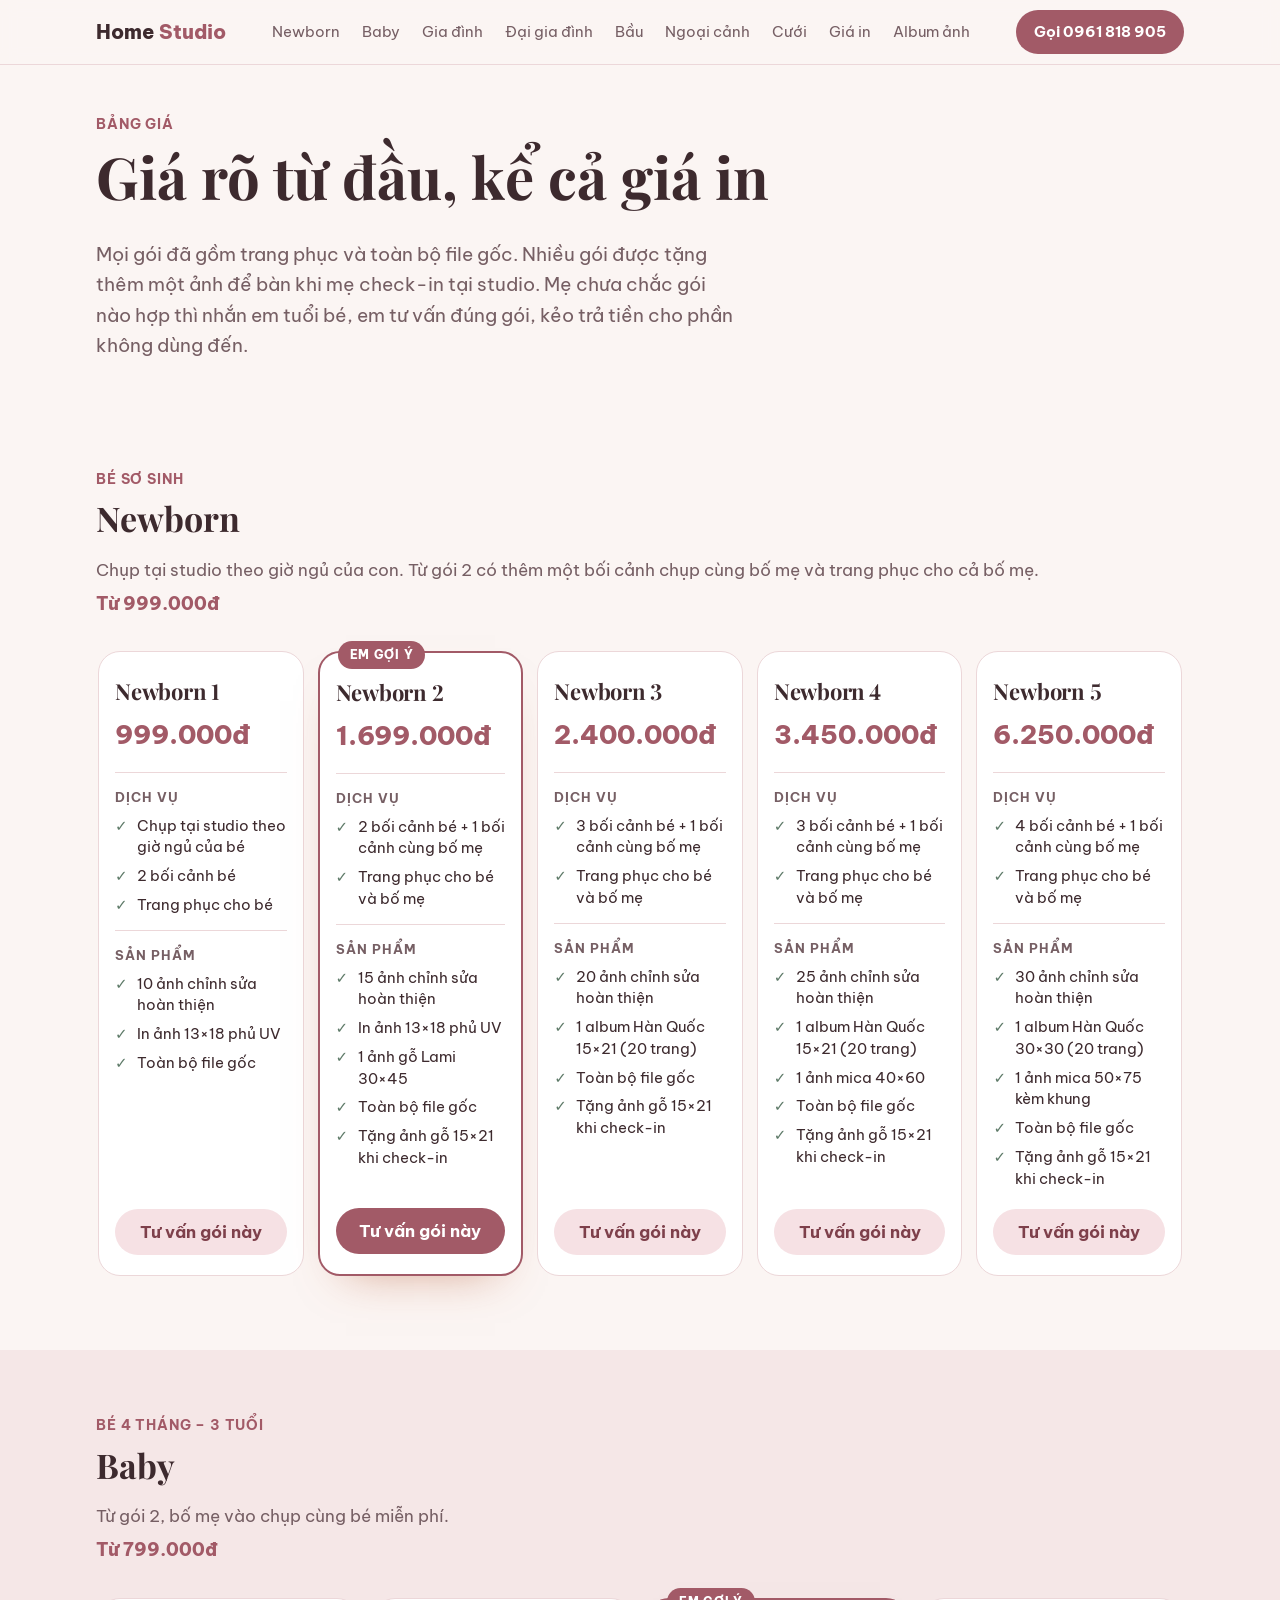
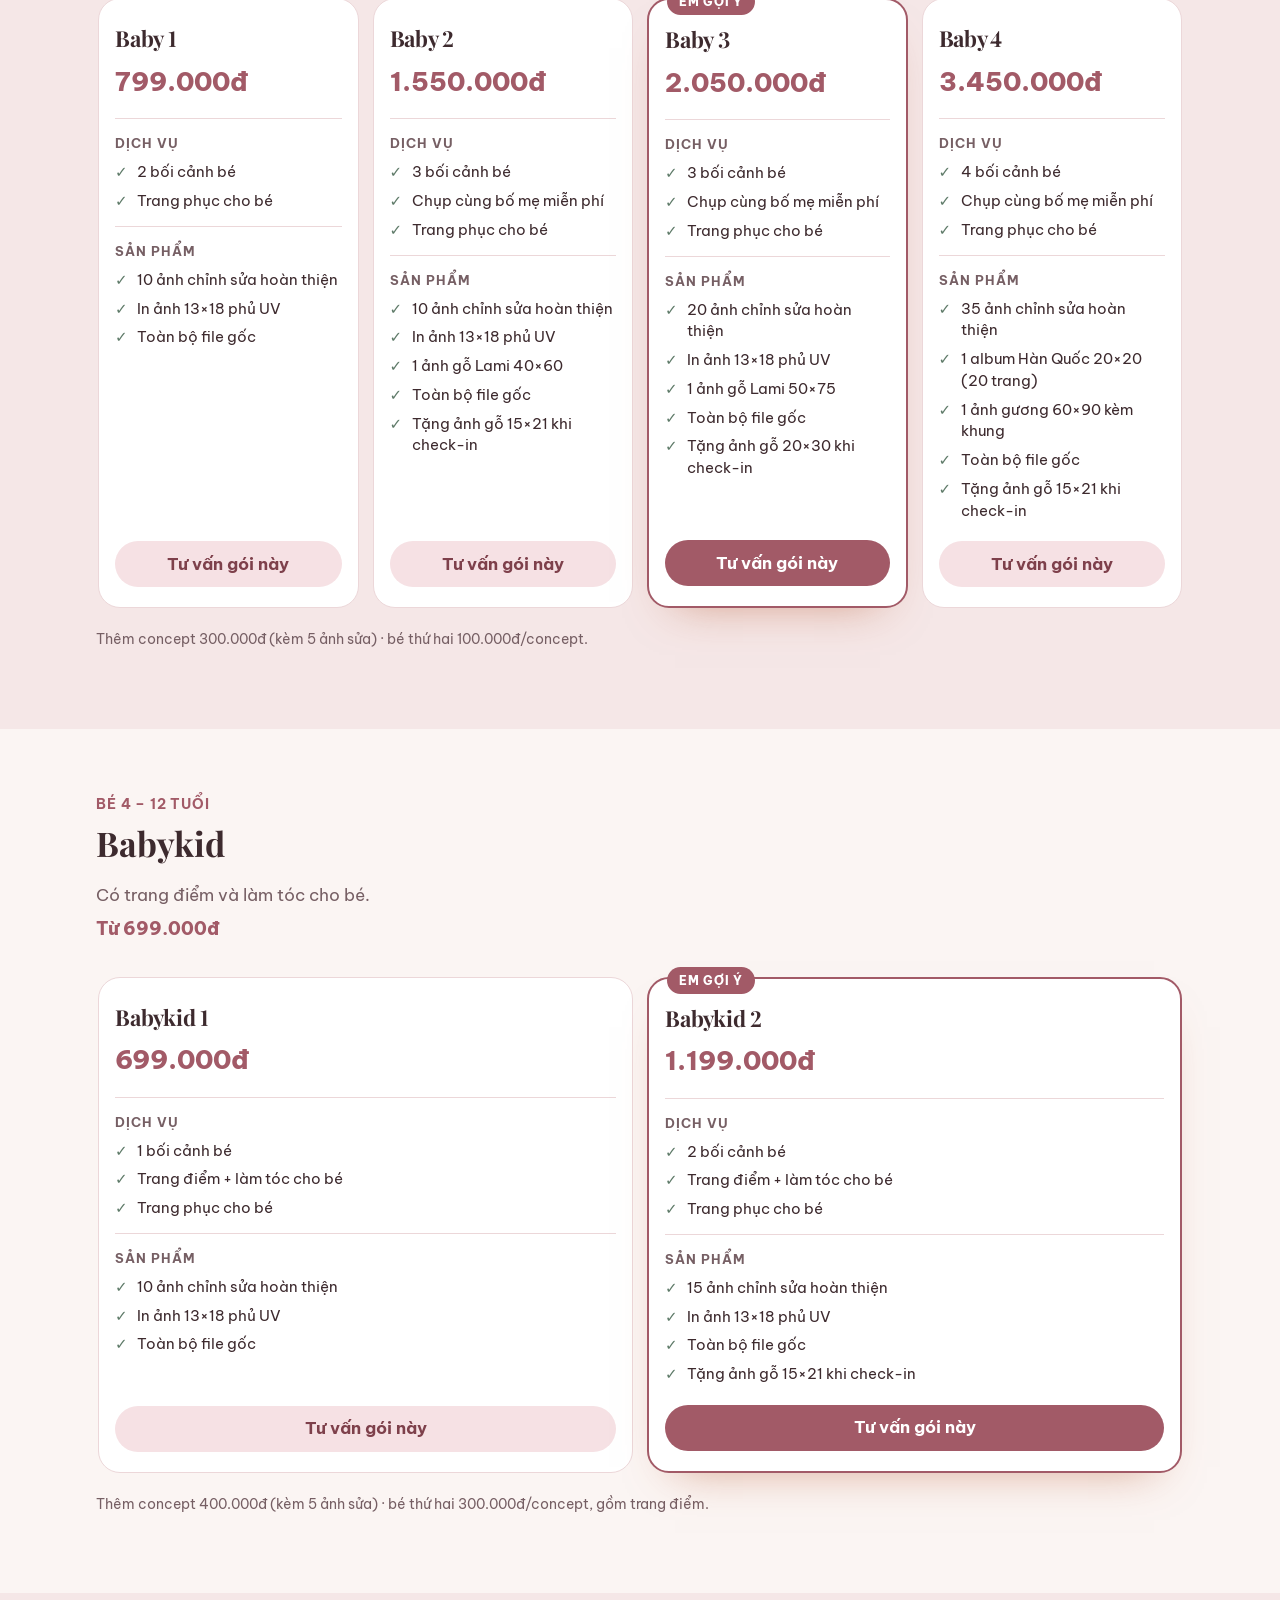
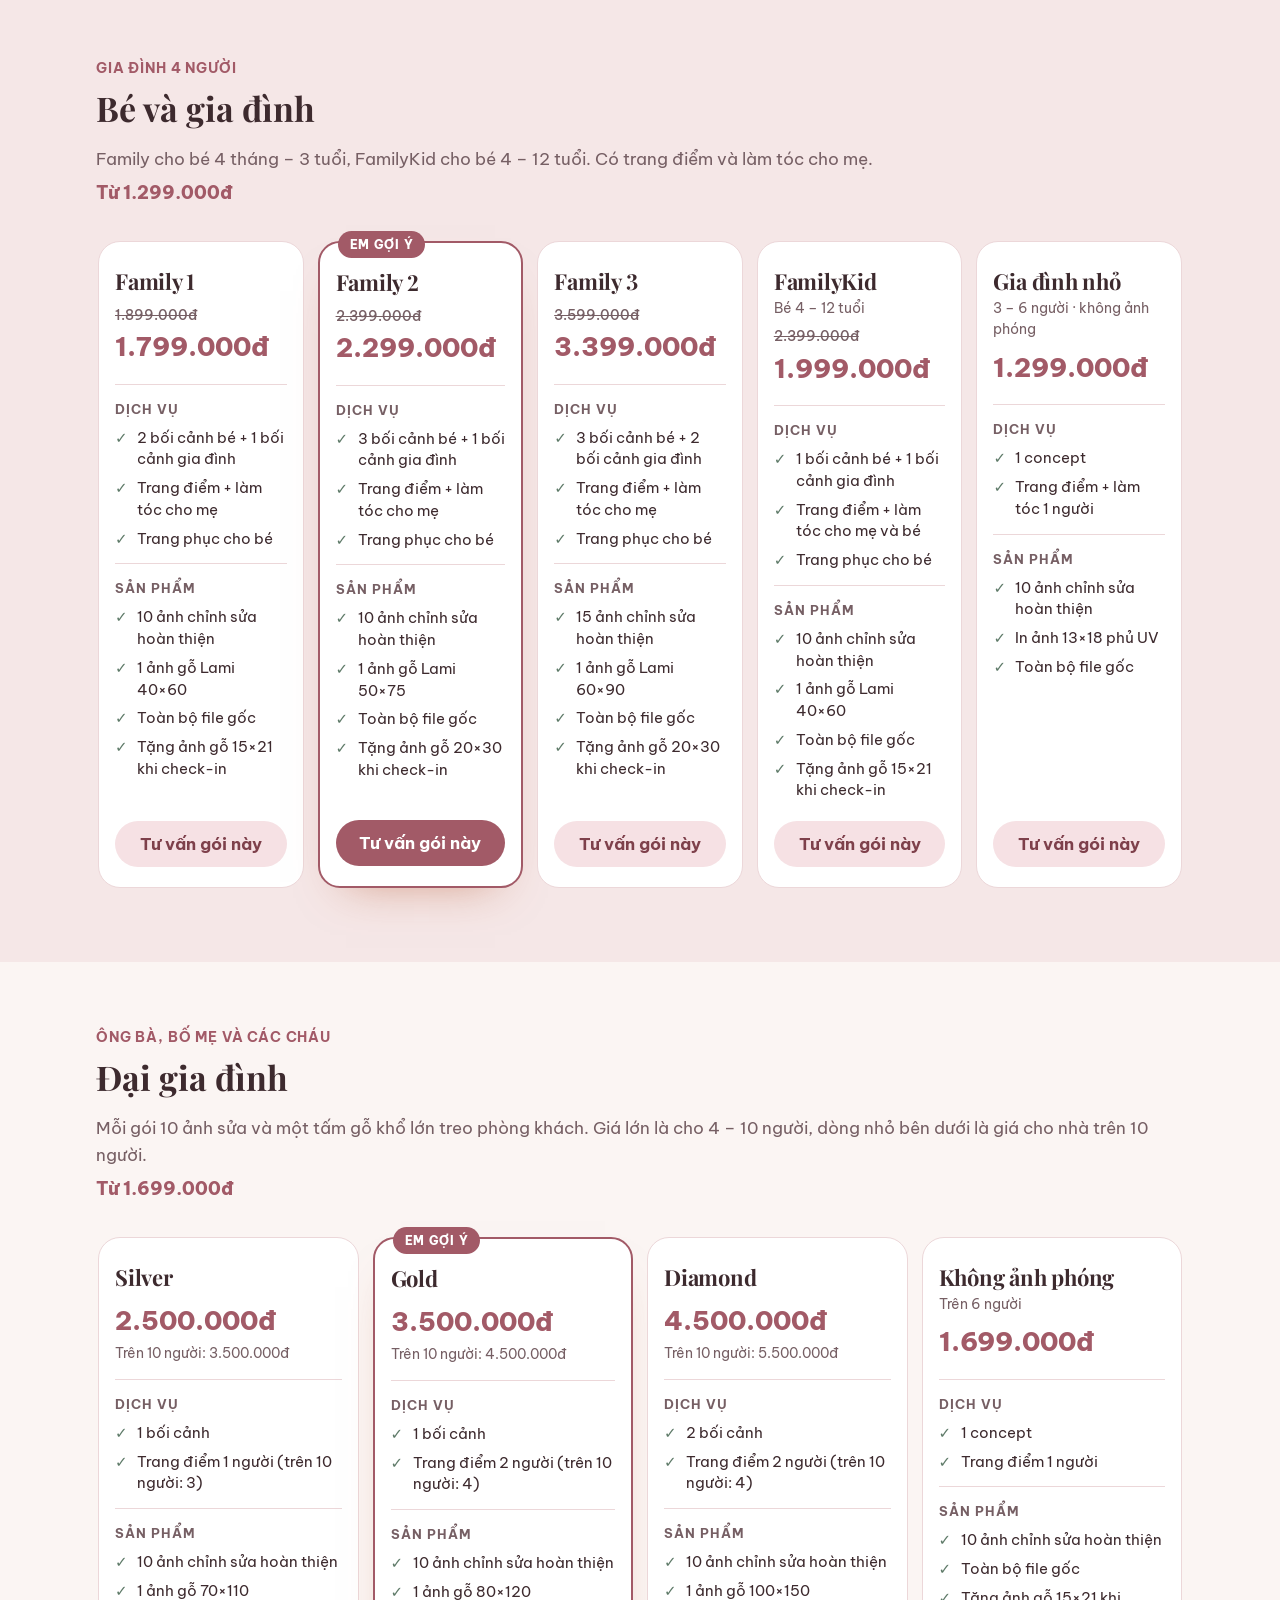
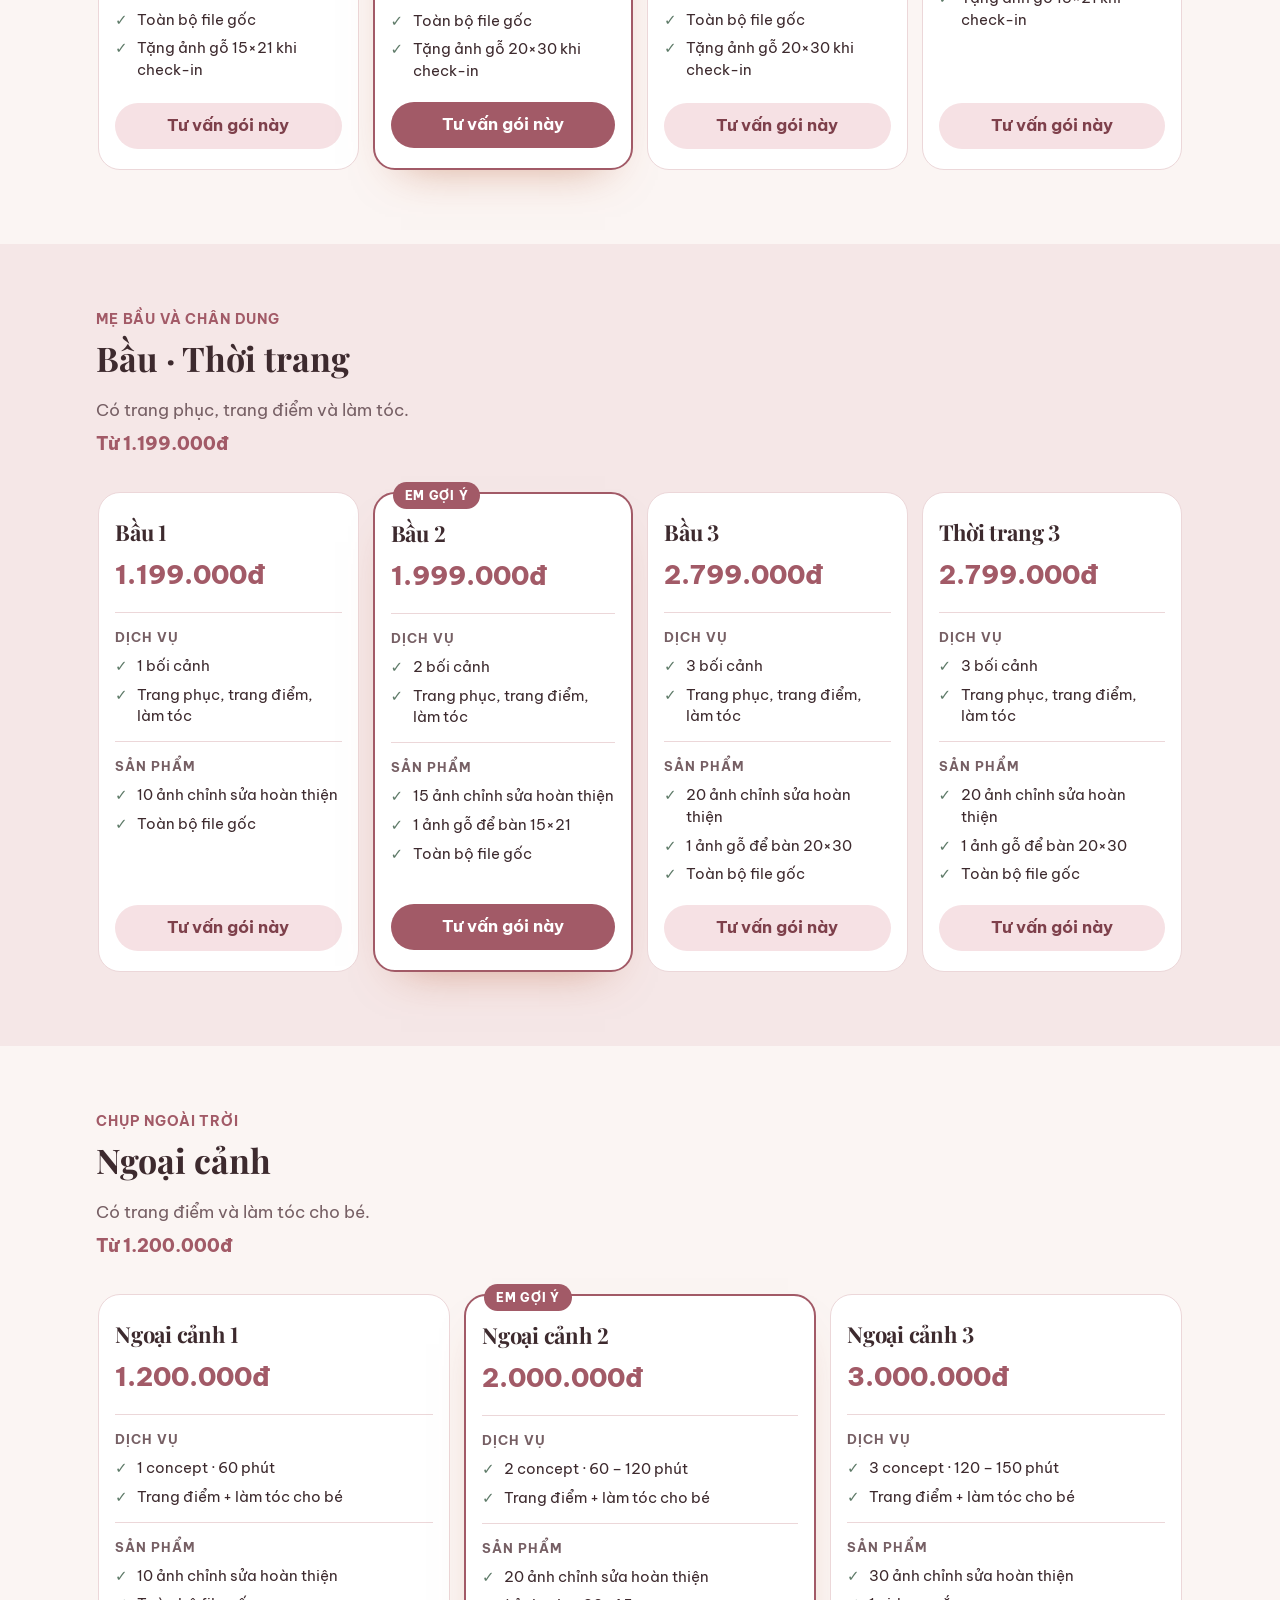
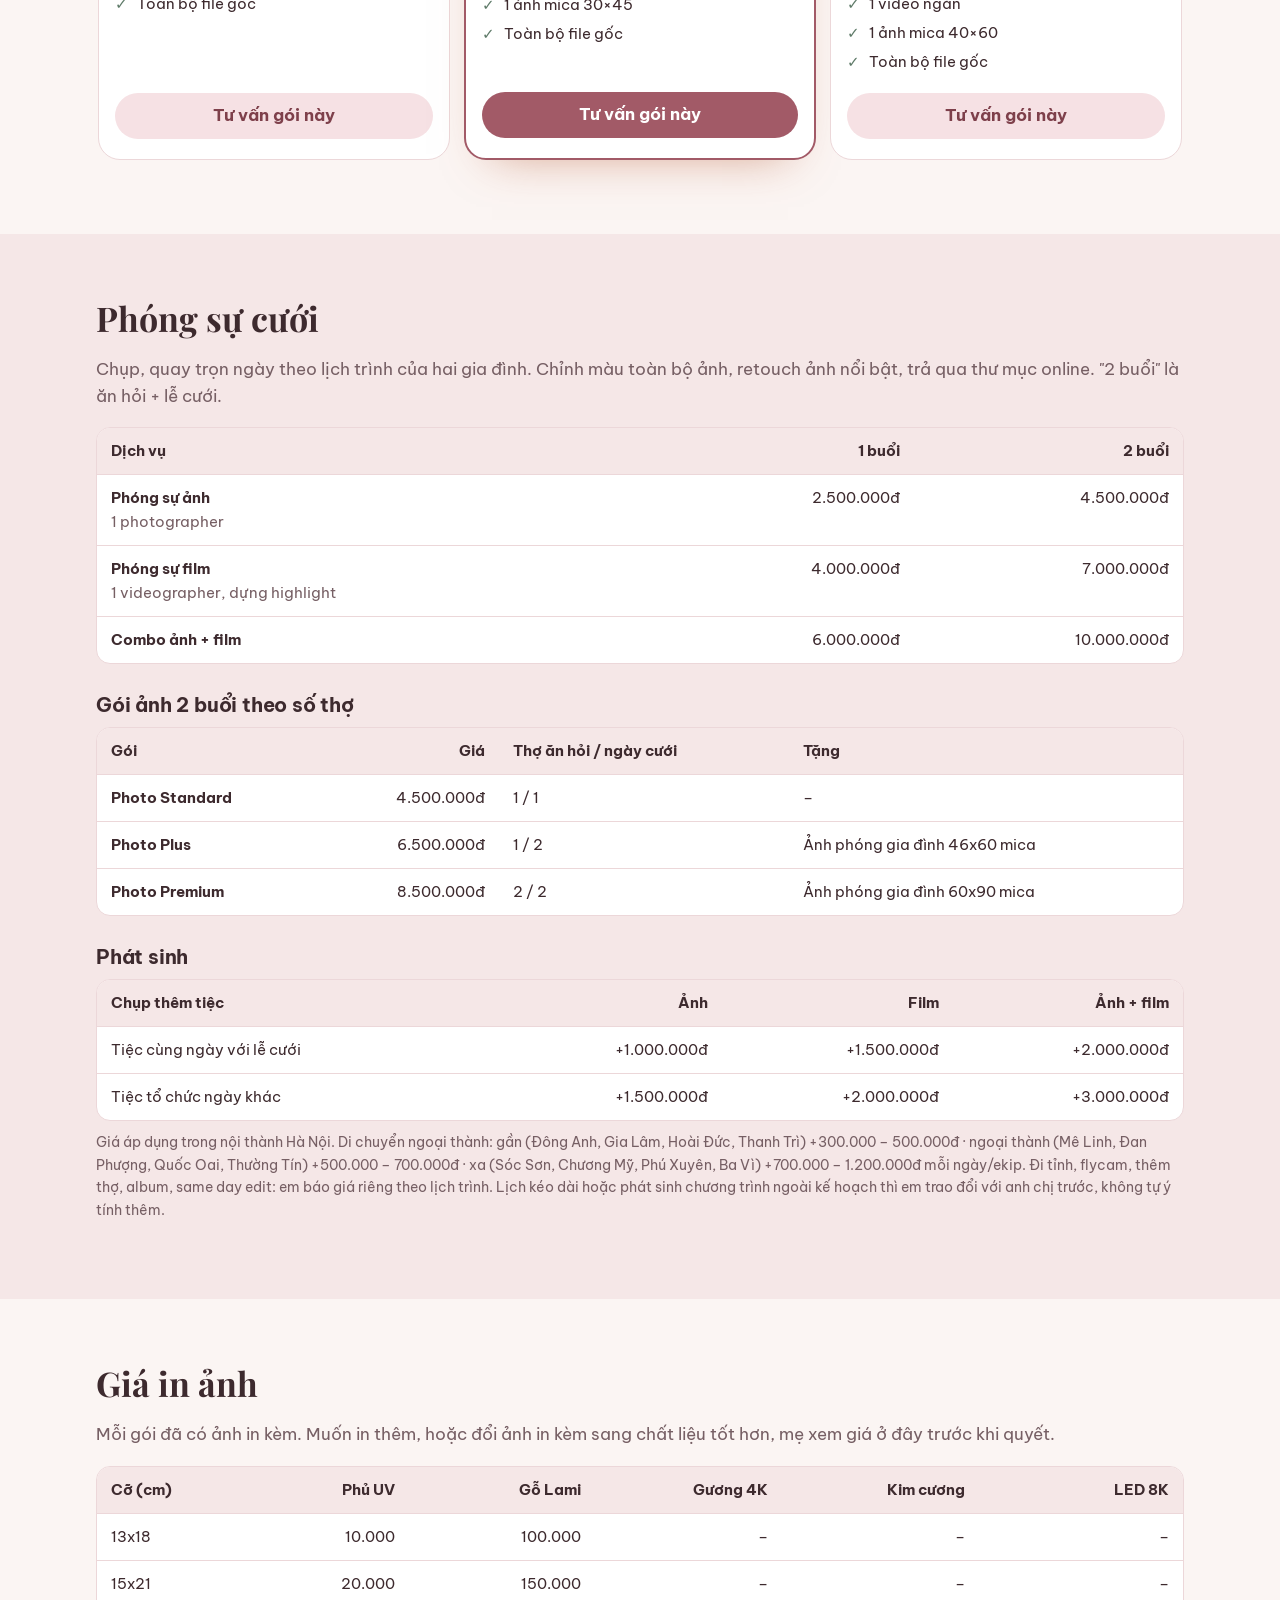
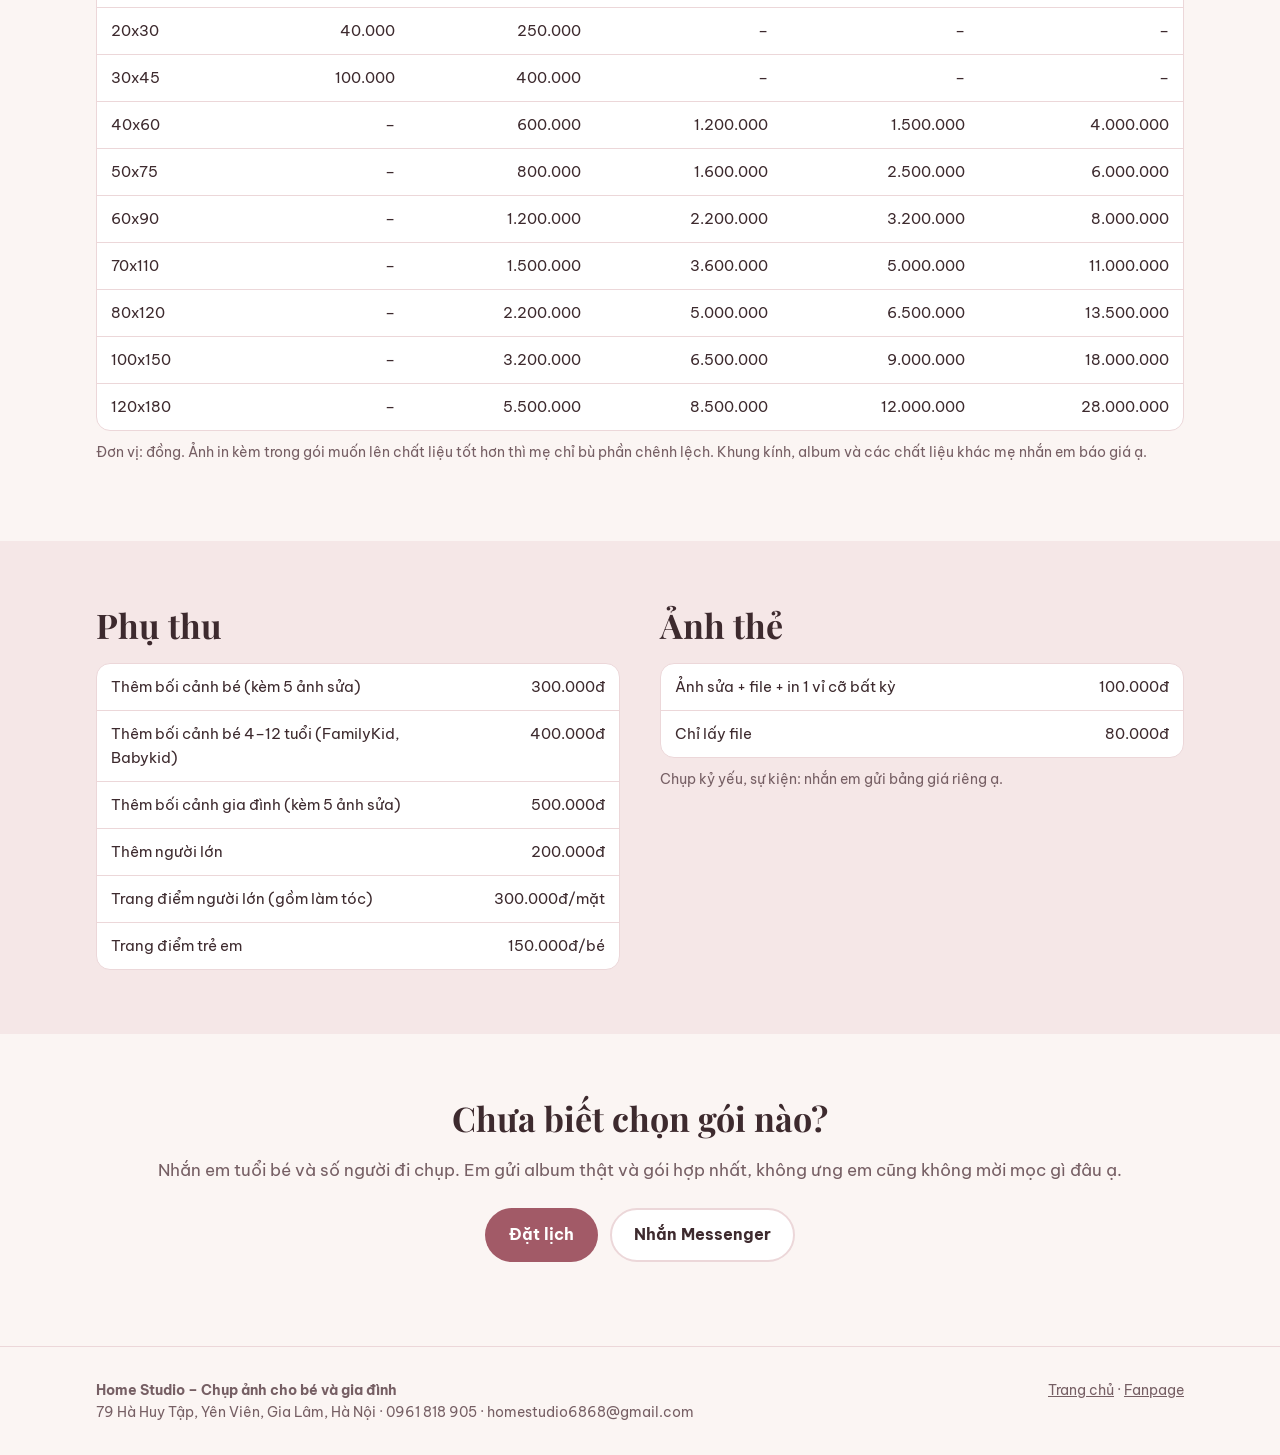
==== commit a974ebb9: "Doi tong Hong phan dat, them trang Album anh" ====
--- a/bang-gia.html
+++ b/bang-gia.html
@@ -8,7 +8,7 @@
 <link rel="preconnect" href="https://fonts.googleapis.com">
 <link rel="preconnect" href="https://fonts.gstatic.com" crossorigin>
 <link href="https://fonts.googleapis.com/css2?family=Be+Vietnam+Pro:wght@400;500;600;700;800&family=Playfair+Display:ital,wght@0,600;0,700;1,600&display=swap" rel="stylesheet">
-<link rel="stylesheet" href="style.css?v=8">
+<link rel="stylesheet" href="style.css?v=12">
 </head>
 <body>
 
@@ -24,6 +24,7 @@
       <a href="#ngoai-canh">Ngoại cảnh</a>
       <a href="#cuoi">Cưới</a>
       <a href="#gia-in">Giá in</a>
+      <a href="bo-anh.html">Album ảnh</a>
     </nav>
     <a class="nut chinh nho" href="tel:0961818905">Gọi 0961 818 905</a>
   </div>
--- a/style.css
+++ b/style.css
@@ -1,27 +1,27 @@
 /* Website khách — Home Studio. Mộc, ấm, đọc tốt trên điện thoại một tay. */
 :root {
-  --nen: #FBF7F2;
-  --nen-2: #F3EBE1;
+  --nen: #FBF5F3;
+  --nen-2: #F5E7E7;
   --the: #FFFFFF;
-  --chu: #2B211B;
-  --chu-nhat: #6E5F55;
-  --vien: #E6DACC;
-  --nhan: #B4532A;        /* cam đất — màu duy nhất cho nút chính */
-  --nhan-dam: #8F3F1E;
-  --nhan-nhat: #F6E3D8;
-  --xanh: #4E6B57;
+  --chu: #3D2A2E;
+  --chu-nhat: #765F64;
+  --vien: #ECD7D9;
+  --nhan: #A25A67;        /* hồng phấn đất — màu duy nhất cho nút chính (tông 4, anh Thọ chọn 12/11) */
+  --nhan-dam: #7E404B;
+  --nhan-nhat: #F6E1E4;
+  --xanh: #5E7A68;
   --bo: 14px;
   --rong: 1120px;
 }
 @media (prefers-color-scheme: dark) {
   :root:not([data-theme="light"]) {
-    --nen: #1C1714; --nen-2: #251E1A; --the: #2A221E; --chu: #F3ECE6; --chu-nhat: #BDAEA3;
-    --vien: #3D322C; --nhan: #E07A4C; --nhan-dam: #F19A72; --nhan-nhat: #3A2A22; --xanh: #8DB39A;
+    --nen: #1E1719; --nen-2: #271E21; --the: #2E2427; --chu: #F5ECEE; --chu-nhat: #C2AEB2;
+    --vien: #44353A; --nhan: #E09AA6; --nhan-dam: #F0B5BE; --nhan-nhat: #3E2A30; --xanh: #8DB39A;
   }
 }
 :root[data-theme="dark"] {
-  --nen: #1C1714; --nen-2: #251E1A; --the: #2A221E; --chu: #F3ECE6; --chu-nhat: #BDAEA3;
-  --vien: #3D322C; --nhan: #E07A4C; --nhan-dam: #F19A72; --nhan-nhat: #3A2A22; --xanh: #8DB39A;
+  --nen: #1E1719; --nen-2: #271E21; --the: #2E2427; --chu: #F5ECEE; --chu-nhat: #C2AEB2;
+  --vien: #44353A; --nhan: #E09AA6; --nhan-dam: #F0B5BE; --nhan-nhat: #3E2A30; --xanh: #8DB39A;
 }
 
 * { box-sizing: border-box; }
@@ -81,7 +81,7 @@
 /* ô ảnh tạm — thay bằng ảnh thật của ca đã xin phép mẹ */
 .anh {
   position: relative; border-radius: var(--bo); overflow: hidden; background:
-  linear-gradient(135deg, #E9D5C3, #D9B79C 55%, #C79A7C); aspect-ratio: 4/5;
+  linear-gradient(135deg, #F1DEDF, #E2C0C4 55%, #D7A7AD); aspect-ratio: 4/5;
 }
 .anh img { width: 100%; height: 100%; object-fit: cover; }
 .anh .nhan-anh {
@@ -227,7 +227,7 @@
 .cam-nhan figcaption span { font-size: 13.5px; color: var(--chu-nhat); }
 
 /* ══ GIAO DIỆN HƯỚNG A (11/11/2026): tông kem ấm làm sang hơn + form khối nâu sẫm ══ */
-:root { --toi: #2E241E; --toi-2: #3B2F28; --toi-vien: #54453B; --toi-chu: #F6EEE7; --toi-nhat: #C9B8AB; }
+:root { --toi: #3D2A2E; --toi-2: #4A353A; --toi-vien: #654A50; --toi-chu: #FBF0F1; --toi-nhat: #D6BFC3; }
 
 /* tiêu đề có chân — chỉ h1/h2, chữ thường vẫn Be Vietnam Pro cho dễ đọc trên điện thoại */
 h1, h2 { font-family: "Playfair Display", Georgia, serif; font-weight: 700; letter-spacing: 0; }
@@ -237,11 +237,11 @@
 
 /* ảnh đầu trang: bo lớn + thẻ đánh giá nổi */
 .anh-dau { position: relative; }
-.anh-dau .anh { border-radius: 28px; box-shadow: 0 24px 60px -28px rgba(70, 40, 20, .45); }
+.anh-dau .anh { border-radius: 28px; box-shadow: 0 24px 60px -28px rgba(80, 40, 50, .45); }
 .the-sao {
   position: absolute; left: -22px; bottom: 28px; display: grid; gap: 2px; padding: 14px 18px;
   background: var(--the); border: 1px solid var(--vien); border-radius: 16px; text-decoration: none;
-  box-shadow: 0 14px 34px -14px rgba(70, 40, 20, .35); font-size: 14px; color: var(--chu-nhat);
+  box-shadow: 0 14px 34px -14px rgba(80, 40, 50, .35); font-size: 14px; color: var(--chu-nhat);
 }
 .the-sao b { font-size: 17px; color: var(--chu); }
 .the-sao:hover { border-color: var(--nhan); }
@@ -251,33 +251,33 @@
 .dai-so { background: var(--toi); color: var(--toi-chu); }
 .dai-so .khung { display: grid; grid-template-columns: repeat(4, 1fr); padding-top: 26px; padding-bottom: 26px; gap: 12px; }
 .dai-so div { display: grid; text-align: center; }
-.dai-so b { font-family: "Playfair Display", Georgia, serif; font-size: clamp(26px, 4vw, 38px); line-height: 1.1; color: #F2B48F; }
+.dai-so b { font-family: "Playfair Display", Georgia, serif; font-size: clamp(26px, 4vw, 38px); line-height: 1.1; color: #EBB9C0; }
 .dai-so span { font-size: 14px; color: var(--toi-nhat); }
 @media (max-width: 600px) { .dai-so .khung { grid-template-columns: repeat(2, 1fr); row-gap: 20px; } }
 
 /* thẻ: bo mềm hơn, nhấc nhẹ khi rê chuột */
 .the { border-radius: 18px; transition: transform .2s, box-shadow .2s; }
-@media (hover: hover) { .luoi .the:hover, .ly-do .the:hover { transform: translateY(-3px); box-shadow: 0 18px 40px -24px rgba(70, 40, 20, .4); } }
+@media (hover: hover) { .luoi .the:hover, .ly-do .the:hover { transform: translateY(-3px); box-shadow: 0 18px 40px -24px rgba(80, 40, 50, .4); } }
 .anh-goi { border-radius: 18px 18px 0 0; }
 
 /* form đặt lịch trên khối nâu sẫm */
-#form-dat-lich { background: var(--toi); border: 0; border-radius: 28px; padding: 28px; color: var(--toi-chu); box-shadow: 0 30px 60px -30px rgba(46, 36, 30, .6); }
+#form-dat-lich { background: var(--toi); border: 0; border-radius: 28px; padding: 28px; color: var(--toi-chu); box-shadow: 0 30px 60px -30px rgba(61, 42, 46, .6); }
 #form-dat-lich label, #form-dat-lich legend { color: var(--toi-chu); }
 #form-dat-lich input:not([type=radio]):not([type=checkbox]), #form-dat-lich select, #form-dat-lich textarea {
   background: var(--toi-2); border-color: var(--toi-vien); color: var(--toi-chu); color-scheme: dark;
 }
-#form-dat-lich ::placeholder { color: #9C8B7F; }
+#form-dat-lich ::placeholder { color: #A8909A; }
 #form-dat-lich .o-gio span { background: var(--toi-2); border-color: var(--toi-vien); color: var(--toi-chu); }
-#form-dat-lich .o-gio input:checked + span { background: #F2B48F; border-color: #F2B48F; color: var(--toi); }
+#form-dat-lich .o-gio input:checked + span { background: #EBB9C0; border-color: #EBB9C0; color: var(--toi); }
 #form-dat-lich .ghi, #form-dat-lich .dong-y { color: var(--toi-nhat); }
 #form-dat-lich .ghi b { color: var(--toi-chu); }
-#form-dat-lich .nut.chinh { background: #E07A4C; min-height: 54px; font-size: 17px; }
-#form-dat-lich .nut.chinh:hover { background: #C9653A; }
+#form-dat-lich .nut.chinh { background: #B5616F; min-height: 54px; font-size: 17px; }
+#form-dat-lich .nut.chinh:hover { background: #9A4D5A; }
 #form-dat-lich .bao-form { background: var(--toi-2); color: var(--toi-chu); }
 .dau-form { display: flex; gap: 14px; align-items: center; padding-bottom: 16px; border-bottom: 1px solid var(--toi-vien); }
 .dau-form b { display: block; font-size: 19px; }
 .dau-form span:not(.so-form) { font-size: 14px; color: var(--toi-nhat); }
-.so-form { flex: none; width: 44px; height: 44px; border-radius: 50%; display: grid; place-items: center; background: #F2C46B; color: var(--toi); font-family: "Playfair Display", Georgia, serif; font-weight: 700; }
+.so-form { flex: none; width: 44px; height: 44px; border-radius: 50%; display: grid; place-items: center; background: #F1DEDF; color: var(--toi); font-family: "Playfair Display", Georgia, serif; font-weight: 700; }
 .trich { font-family: "Playfair Display", Georgia, serif; font-style: italic; font-weight: 600; }
 @media (max-width: 820px) { .the-sao { padding: 8px 12px; font-size: 12.5px; border-radius: 12px; } .the-sao b { font-size: 15px; } .the-sao .sao { font-size: 12px; } }
 
@@ -321,3 +321,66 @@
 .tu-gia { display: block; margin: 6px 0 0; font-size: 18px; }
 @media (min-width: 1000px) { .luoi-goi { grid-auto-columns: minmax(0, 1fr); overflow-x: visible; } }
 @media (min-width: 1000px) { .gia-goi { font-size: clamp(19px, 2.1vw, 26px); } .the-goi { padding-left: 16px; padding-right: 16px; } }
+
+/* ══ ALBUM ẢNH (12/11/2026) — bo-anh.html, ảnh sinh bởi sinh-album.py ══ */
+.khung-album { display: grid; grid-template-columns: 250px 1fr; gap: 32px; align-items: start; }
+.ben-album { position: sticky; top: 84px; display: grid; gap: 14px; }
+.tim-album { display: flex; align-items: center; gap: 8px; border: 1px solid var(--vien); border-radius: 999px; padding: 0 16px; background: var(--the); }
+.tim-album span { color: var(--chu-nhat); font-size: 18px; }
+.tim-album input { border: 0; background: transparent; padding: 12px 0; width: 100%; font: inherit; color: var(--chu); outline: none; }
+.tim-album:focus-within { border-color: var(--nhan); }
+.loc-nhom { display: flex; flex-wrap: wrap; gap: 6px; }
+.loc-nhom button { font: inherit; font-size: 13.5px; font-weight: 600; padding: 6px 12px; border-radius: 999px; border: 1px solid var(--vien); background: var(--the); color: var(--chu-nhat); cursor: pointer; }
+.loc-nhom button[aria-selected="true"] { background: var(--nhan); border-color: var(--nhan); color: #fff; }
+.ds-album { list-style: none; margin: 0; padding: 0; border-top: 1px solid var(--vien); }
+.ds-album a { display: flex; justify-content: space-between; gap: 10px; padding: 11px 12px; border-radius: 10px; text-decoration: none; color: var(--chu); font-weight: 600; text-transform: uppercase; font-size: 14.5px; letter-spacing: .02em; }
+.ds-album a small { color: var(--chu-nhat); font-weight: 500; }
+.ds-album a:hover, .ds-album a[aria-current] { background: var(--nhan-nhat); color: var(--nhan-dam); }
+.dau-album { display: flex; flex-wrap: wrap; align-items: baseline; gap: 10px 14px; margin-bottom: 18px; }
+.dau-album h2 { margin: 0; font-size: clamp(26px, 3.4vw, 36px); }
+.dau-album .so-anh { color: var(--chu-nhat); font-weight: 600; }
+.dau-album .nut.chinh { margin-left: auto; align-self: center; }
+.nut-lui { flex-basis: 100%; justify-self: start; width: max-content; font: inherit; font-weight: 600; font-size: 14px; color: var(--nhan); background: none; border: 0; padding: 0; cursor: pointer; }
+.luoi-album { display: grid; grid-template-columns: repeat(auto-fill, minmax(220px, 1fr)); gap: 16px; }
+.the-album { position: relative; display: block; border-radius: 18px; overflow: hidden; aspect-ratio: 3/4; background: var(--nen-2); text-decoration: none; box-shadow: 0 14px 34px -20px rgba(80, 40, 50, .45); }
+.ghep { position: absolute; inset: 0; display: grid; gap: 3px; }
+.ghep.g2, .ghep.g3, .ghep.g4 { grid-template-columns: 1fr 1fr; }
+.ghep.g3 img:first-child { grid-row: span 2; }
+.ghep.g4 { grid-template-rows: 1fr 1fr; }
+.ghep img { width: 100%; height: 100%; object-fit: cover; display: block; transition: transform .4s; }
+.the-album:hover .ghep img { transform: scale(1.04); }
+.nhan-album { position: absolute; left: 0; right: 0; bottom: 0; padding: 40px 16px 14px; background: linear-gradient(transparent, rgba(40, 22, 28, .82)); color: #fff; display: grid; }
+.nhan-album b { font-size: 18px; text-transform: uppercase; letter-spacing: .02em; line-height: 1.25; }
+.nhan-album span { font-size: 13.5px; opacity: .85; }
+.luoi-anh { columns: 3 220px; column-gap: 12px; }
+.o-anh { display: block; width: 100%; margin: 0 0 12px; padding: 0; border: 0; border-radius: 14px; overflow: hidden; background: var(--nen-2); cursor: zoom-in; break-inside: avoid; }
+.o-anh img { width: 100%; height: 100%; object-fit: cover; display: block; }
+.trong { color: var(--chu-nhat); padding: 10px 12px; }
+.xem-anh { position: fixed; inset: 0; z-index: 100; background: rgba(20, 12, 15, .94); display: grid; place-items: center; }
+.xem-anh[hidden] { display: none; }
+.xem-anh img { max-width: 94vw; max-height: 88vh; object-fit: contain; border-radius: 6px; }
+.xem-anh button { position: absolute; background: rgba(255, 255, 255, .12); color: #fff; border: 0; width: 48px; height: 48px; border-radius: 50%; font-size: 30px; line-height: 1; cursor: pointer; }
+.xem-anh button:hover { background: rgba(255, 255, 255, .25); }
+.xem-anh .dong { top: 16px; right: 16px; }
+.xem-anh .lui { left: 16px; top: 50%; transform: translateY(-50%); }
+.xem-anh .toi { right: 16px; top: 50%; transform: translateY(-50%); }
+.xem-anh .dem { position: absolute; bottom: 18px; color: #fff; font-size: 14px; opacity: .8; }
+.menu a[aria-current="page"] { color: var(--nhan); }
+@media (max-width: 820px) {
+  .khung-album { grid-template-columns: 1fr; gap: 18px; }
+  .ben-album { position: static; }
+  .ds-album { display: flex; gap: 6px; overflow-x: auto; border: 0; padding-bottom: 4px; }
+  .ds-album li { flex: none; }
+  .ds-album a { border: 1px solid var(--vien); border-radius: 999px; padding: 7px 12px; font-size: 13px; background: var(--the); }
+  .luoi-album { grid-template-columns: 1fr 1fr; gap: 10px; }
+  .nhan-album { padding: 30px 10px 10px; }
+  .nhan-album b { font-size: 14px; }
+  .luoi-anh { columns: 2; column-gap: 8px; }
+  .o-anh { margin-bottom: 8px; border-radius: 10px; }
+  .dau-album .nut.chinh { margin-left: 0; }
+  .xem-anh .lui, .xem-anh .toi { top: auto; bottom: 8px; transform: none; }
+}
+[hidden] { display: none !important; }
+.ghep.g1 { grid-template-columns: 1fr; }
+.nut-lui { text-align: left; width: auto; }
+#album { scroll-margin-top: 70px; }
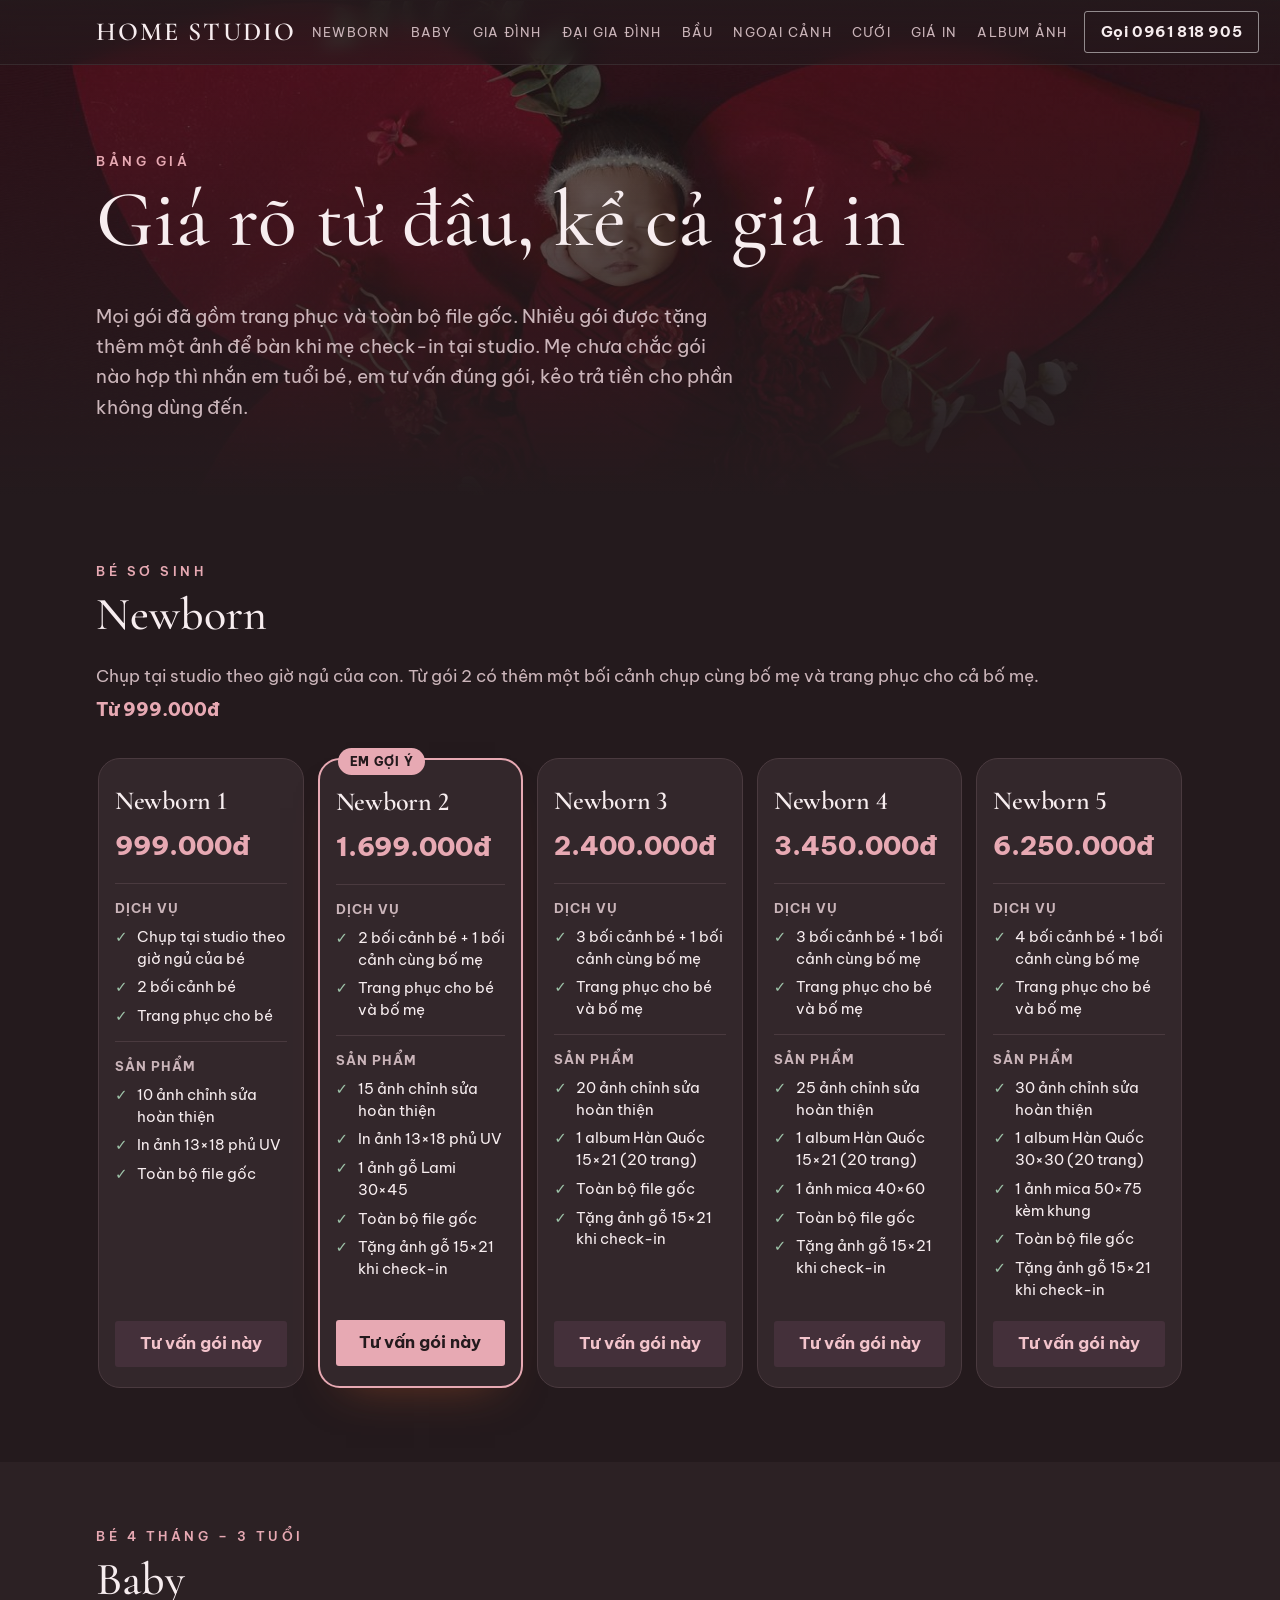
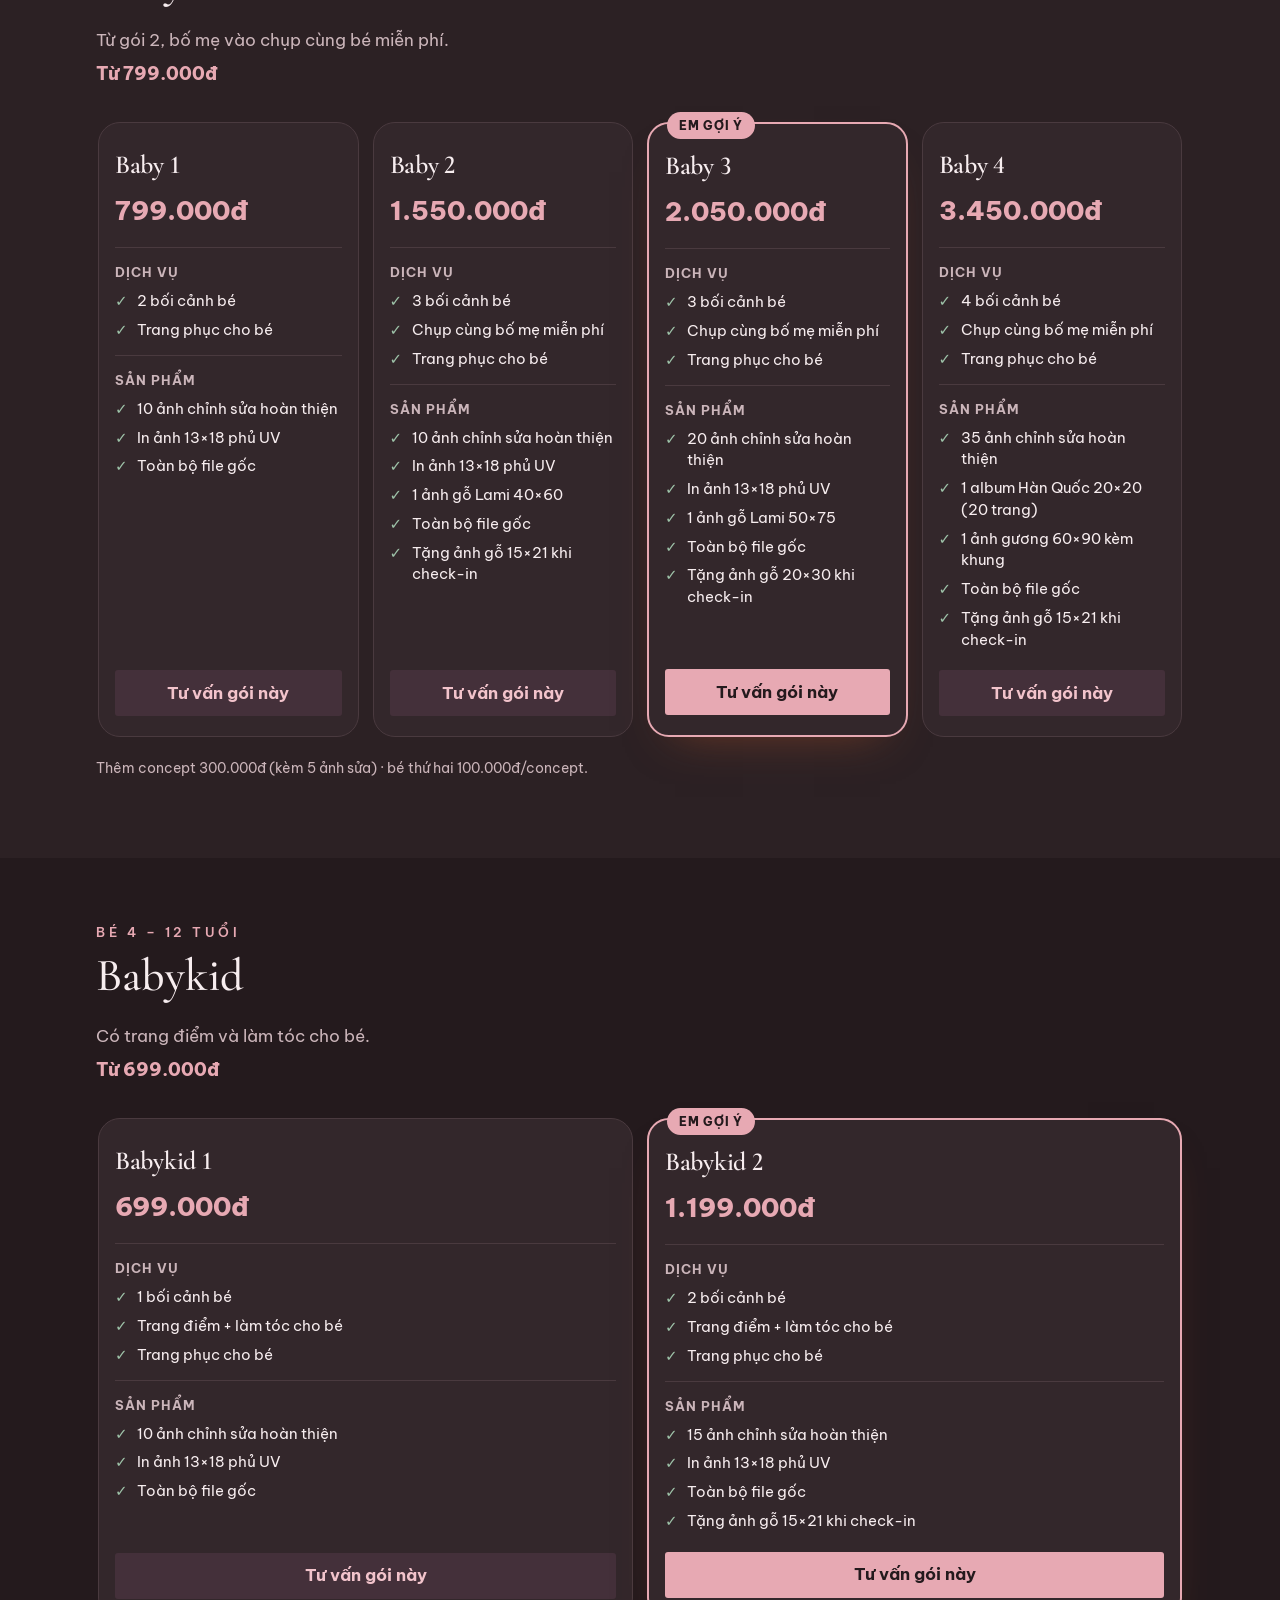
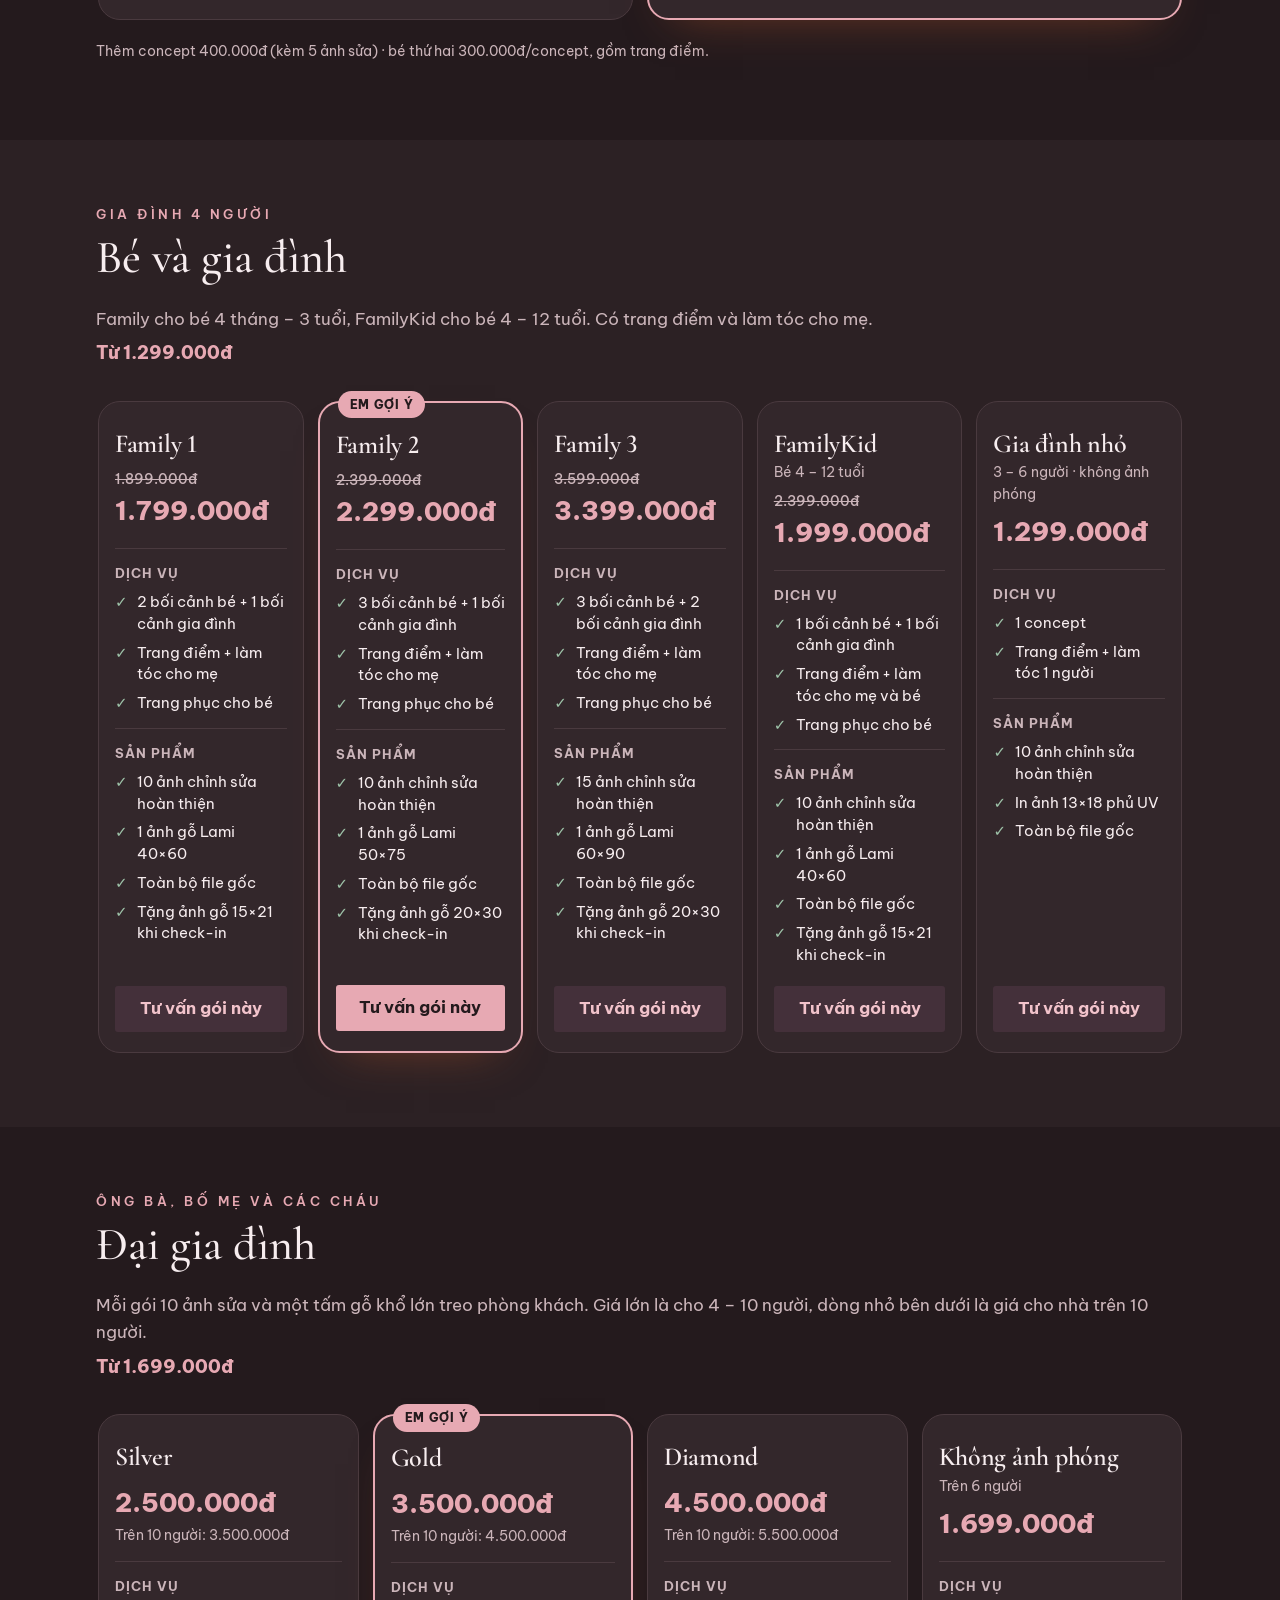
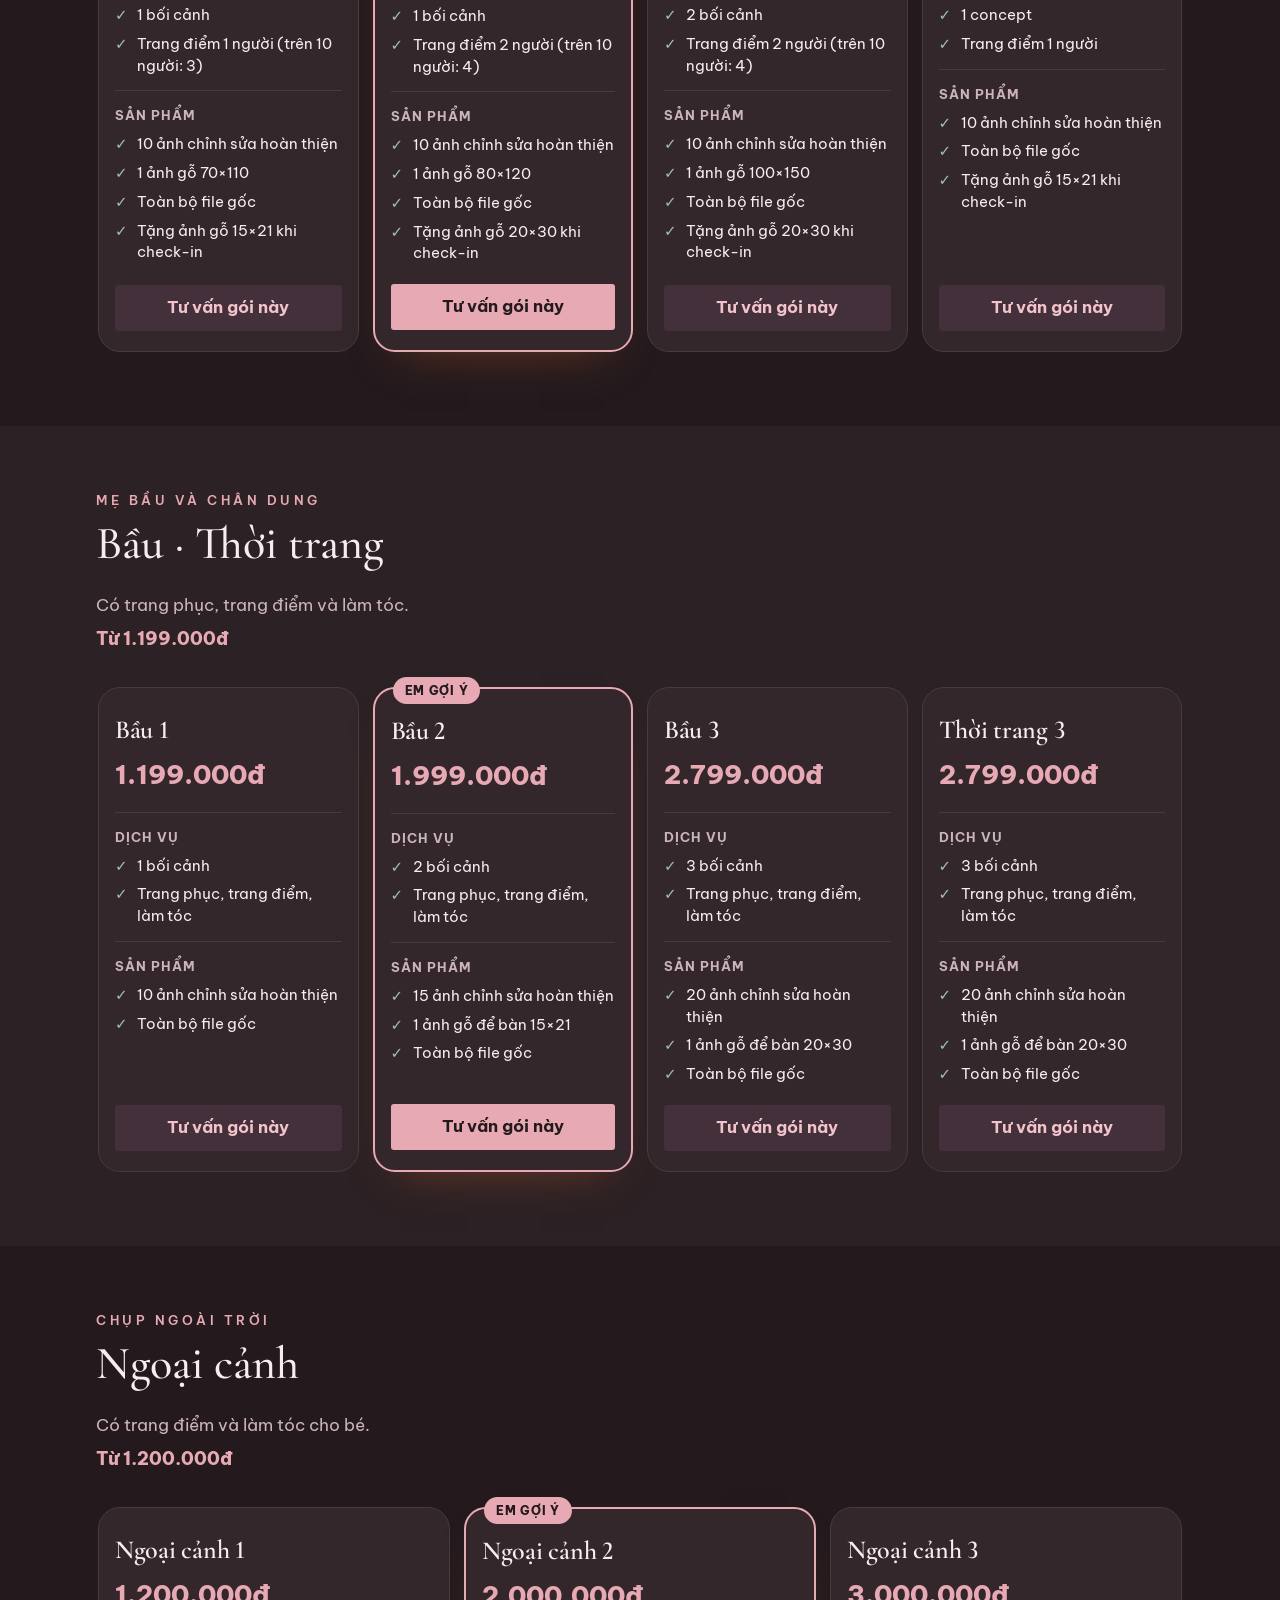
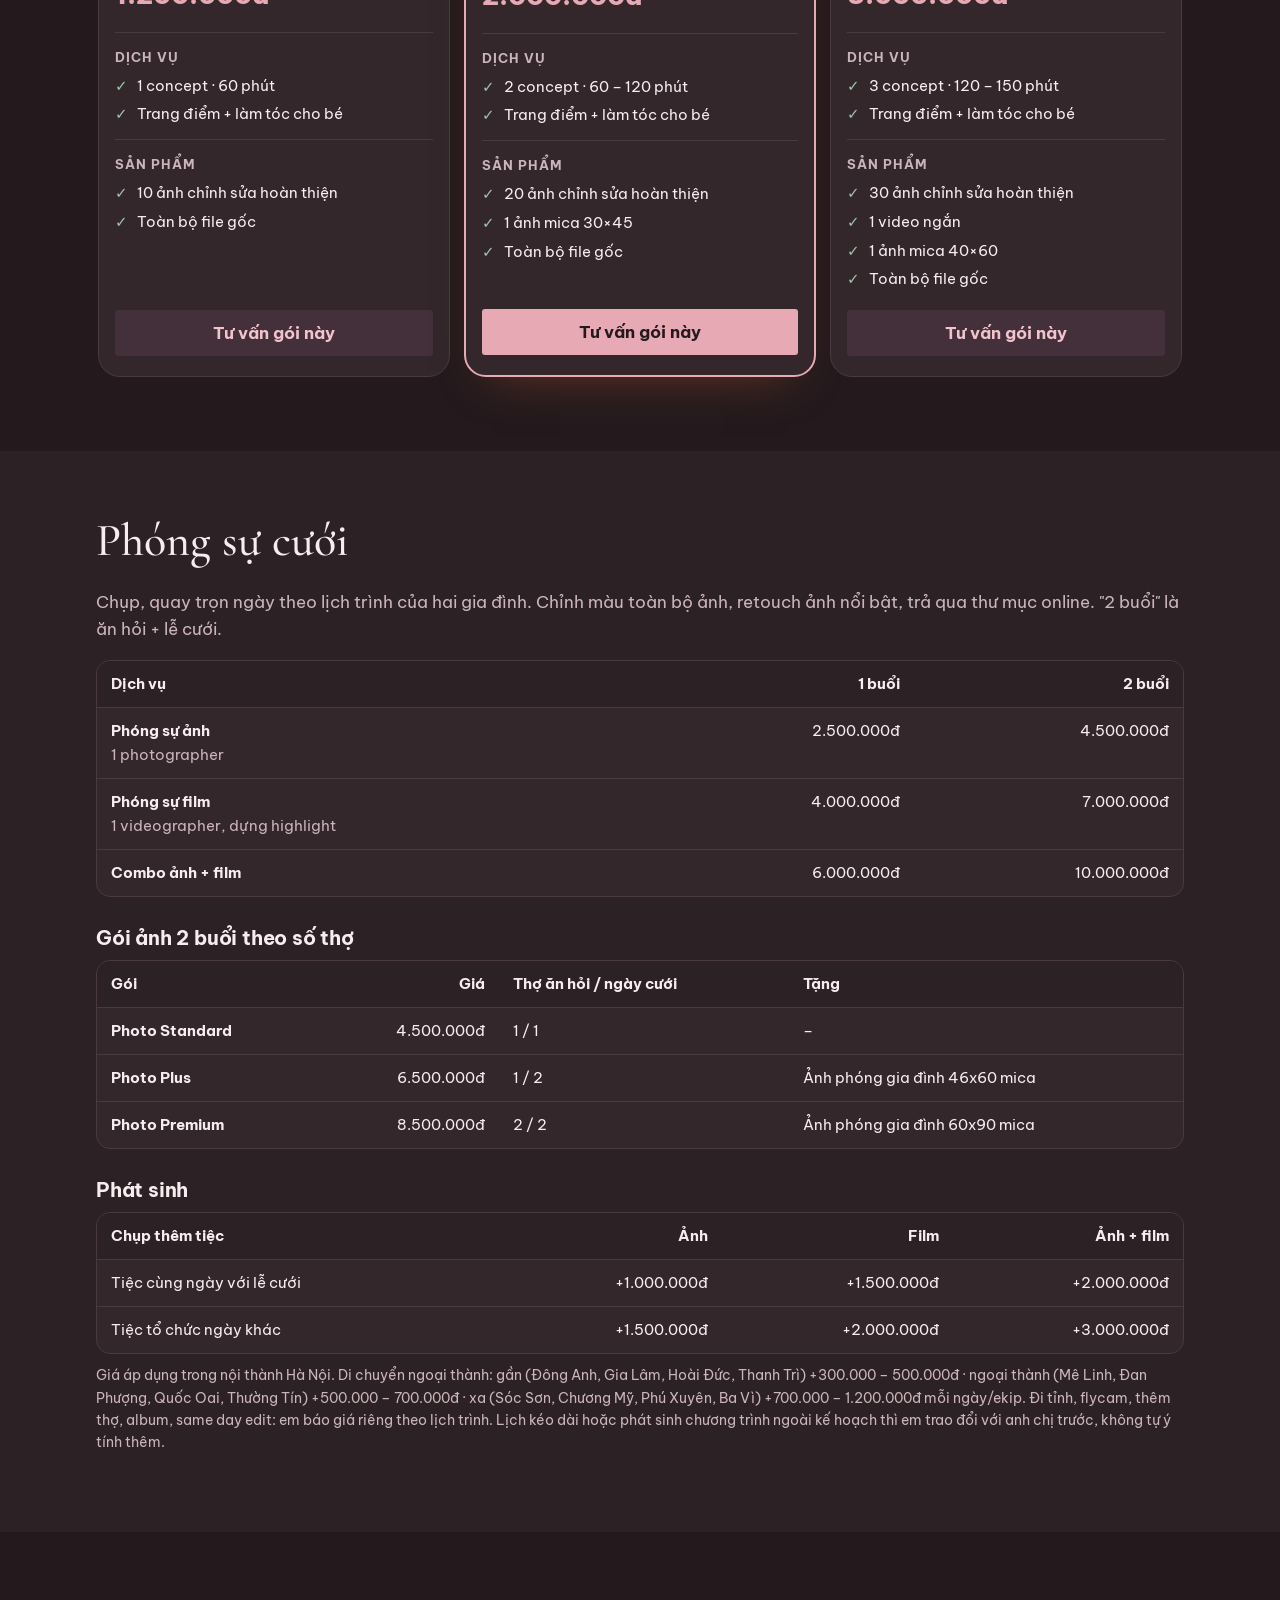
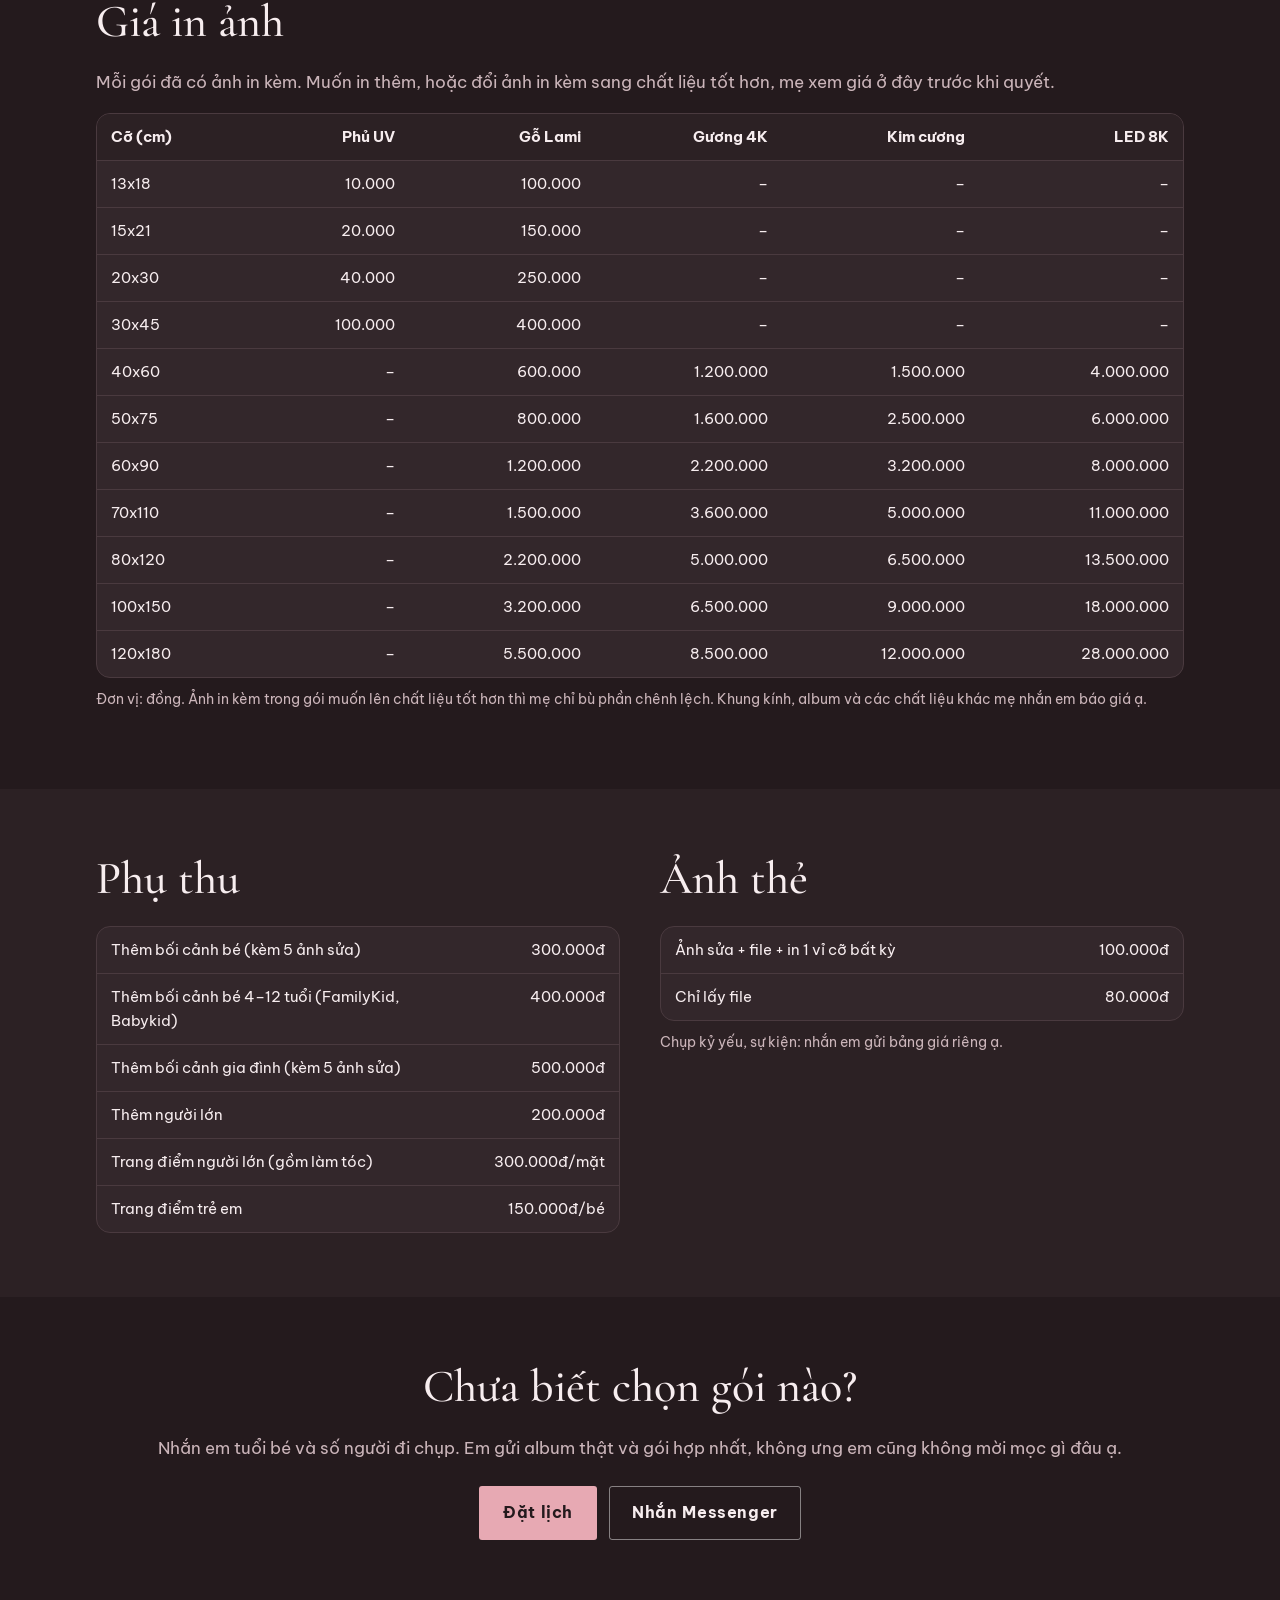
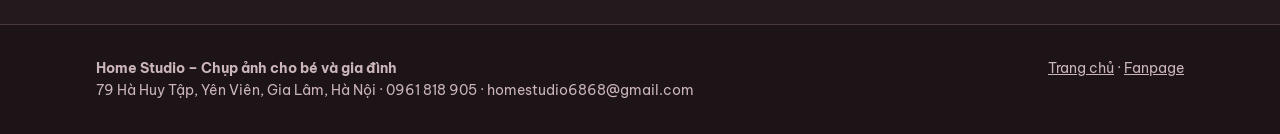
==== commit 0dbae48a: "Giao dien dien anh (mau 3): nen toi, anh tran, chu Cormorant" ====
--- a/bang-gia.html
+++ b/bang-gia.html
@@ -7,8 +7,8 @@
 <meta name="description" content="Bảng giá đầy đủ của Home Studio: Newborn từ 999.000đ, Baby từ 799.000đ, Babykid từ 699.000đ, Family từ 1.799.000đ, Đại gia đình 2,5–5,5 triệu, Bầu, Thời trang, Ngoại cảnh, giá in ảnh và phụ thu.">
 <link rel="preconnect" href="https://fonts.googleapis.com">
 <link rel="preconnect" href="https://fonts.gstatic.com" crossorigin>
-<link href="https://fonts.googleapis.com/css2?family=Be+Vietnam+Pro:wght@400;500;600;700;800&family=Playfair+Display:ital,wght@0,600;0,700;1,600&display=swap" rel="stylesheet">
-<link rel="stylesheet" href="style.css?v=12">
+<link href="https://fonts.googleapis.com/css2?family=Be+Vietnam+Pro:wght@400;500;600;700;800&family=Cormorant+Garamond:ital,wght@0,500;0,600;1,500;1,600&display=swap" rel="stylesheet">
+<link rel="stylesheet" href="style.css?v=14">
 </head>
 <body>
 
@@ -31,7 +31,7 @@
 </header>
 
 <main>
-<section class="hero" style="padding-bottom:24px">
+<section class="hero bang" style="--anh:url(album/so-sinh-gai/21.jpg)">
   <div class="khung" style="display:block">
     <div class="mo-dau">Bảng giá</div>
     <h1>Giá rõ từ đầu, kể cả giá in</h1>
--- a/style.css
+++ b/style.css
@@ -384,3 +384,88 @@
 .ghep.g1 { grid-template-columns: 1fr; }
 .nut-lui { text-align: left; width: auto; }
 #album { scroll-margin-top: 70px; }
+
+/* ══ GIAO DIỆN ĐIỆN ẢNH — mẫu 3, anh Thọ chọn 12/11/2026: nền tối hồng đất, ảnh tràn, chữ Cormorant ══ */
+:root, :root[data-theme="dark"], :root:not([data-theme="light"]) {
+  --nen: #241A1D; --nen-2: #2C2124; --the: #33272B; --chu: #F7EDEF; --chu-nhat: #CBB5BA;
+  --vien: #4A3A3F; --nhan: #E7A9B3; --nhan-dam: #F2C3CB; --nhan-nhat: #44303A; --xanh: #9EC3A9;
+  --toi: #33272B; --toi-2: #3D2F34; --toi-vien: #5A464C; --toi-chu: #F7EDEF; --toi-nhat: #CBB5BA;
+  color-scheme: dark;
+}
+h1, h2, .dai-so b, .so-form, .the-goi h3, .trich, .logo { font-family: "Cormorant Garamond", Georgia, serif; }
+h1, h2 { font-weight: 500; letter-spacing: 0; }
+h1 { font-size: clamp(42px, 7vw, 80px); line-height: 1.02; }
+h1 em { color: var(--nhan); font-weight: 500; }
+h2 { font-size: clamp(32px, 4.6vw, 46px); line-height: 1.1; }
+.the-goi h3 { font-size: 26px; font-weight: 600; }
+.trich { font-weight: 500; font-size: clamp(26px, 4vw, 36px); }
+.mo-dau { letter-spacing: .28em; font-size: 12.5px; font-weight: 600; }
+
+/* nút: góc vuông, chữ tối trên nền hồng cho đủ tương phản */
+.nut { border-radius: 3px; letter-spacing: .04em; }
+.nut.chinh { color: var(--nen); }
+.nut.chinh:hover { color: var(--nen); }
+.nut.phu-nut { background: transparent; border: 1px solid rgba(255,255,255,.45); color: var(--chu); }
+.nut.phu-nut:hover { border-color: var(--chu); }
+.the .tem, .nhan-goi, .loc-nhom button[aria-selected="true"], .o-gio input:checked + span,
+.nut-goi:hover, .the-goi.noi .nut-goi, .the-goi.noi .nut-goi:hover { color: var(--nen); }
+.nut-goi { border-radius: 3px; }
+
+/* đầu trang: trong suốt, chữ hoa giãn */
+.dau { background: linear-gradient(rgba(36,26,29,.82), rgba(36,26,29,.55)); border-bottom: 1px solid rgba(255,255,255,.08); }
+.logo { font-size: 26px; font-weight: 600; letter-spacing: .08em; text-transform: uppercase; }
+.logo span { color: inherit; }
+.menu a { font-size: 13px; letter-spacing: .12em; text-transform: uppercase; }
+.menu a[aria-current="page"] { color: var(--nhan); }
+.dau .nut.chinh.nho { background: transparent; color: var(--chu); border: 1px solid rgba(255,255,255,.5); }
+.dau .nut.chinh.nho:hover { border-color: var(--chu); }
+
+/* hero trang chủ: ảnh tràn màn hình, chữ đè lên */
+.hero.tran { position: relative; margin-top: -64px; padding: 0; min-height: min(94vh, 860px); display: flex; align-items: flex-end; overflow: hidden; }
+.nen-hero { position: absolute; inset: 0; width: 100%; height: 100%; object-fit: cover; object-position: center 22%; }
+.hero.tran::after { content: ""; position: absolute; inset: 0; background:
+  linear-gradient(90deg, rgba(36,26,29,.88) 0%, rgba(36,26,29,.45) 50%, rgba(36,26,29,.08) 100%),
+  linear-gradient(0deg, var(--nen) 0%, transparent 32%); }
+.hero.tran .khung { position: relative; z-index: 1; width: 100%; display: flex; justify-content: space-between; align-items: flex-end; gap: 32px; padding-top: 150px; padding-bottom: 72px; }
+.chu-hero { max-width: 640px; }
+.hero.tran .loi { color: var(--chu-nhat); font-size: 17.5px; font-weight: 400; }
+.hero.tran .loi b { color: var(--chu); font-weight: 600; }
+.hero.tran .dai-tin { color: var(--chu-nhat); }
+.hero.tran .the-sao { position: static; flex: none; background: transparent; border: 0; box-shadow: none; text-align: right; padding: 0; color: var(--chu-nhat); }
+.hero.tran .the-sao b { font-family: "Cormorant Garamond", Georgia, serif; font-size: 44px; font-weight: 500; line-height: 1; }
+.hero.tran .the-sao span:last-child { font-size: 12px; letter-spacing: .14em; text-transform: uppercase; }
+@media (max-width: 820px) {
+  .hero.tran { min-height: 92vh; }
+  .nen-hero { object-position: center 18%; }
+  .hero.tran::after { background: linear-gradient(0deg, var(--nen) 4%, rgba(36,26,29,.82) 42%, rgba(36,26,29,.15) 75%); }
+  .hero.tran .khung { flex-direction: column; align-items: flex-start; gap: 18px; padding-bottom: 40px; }
+  .hero.tran .the-sao { text-align: left; }
+  .hero.tran .the-sao b { font-size: 34px; }
+}
+
+/* hero trang con: dải ảnh mờ phía sau */
+.hero.bang { position: relative; margin-top: -64px; padding: 150px 0 56px; background:
+  linear-gradient(0deg, var(--nen) 0%, rgba(36,26,29,.78) 45%, rgba(36,26,29,.55) 100%), var(--anh) center 35% / cover; }
+.hero.bang .loi { color: var(--chu-nhat); }
+
+/* các khối: thẻ không viền sáng, ảnh nổi trên nền tối */
+.dai-so { background: var(--nen-2); border-top: 1px solid var(--vien); border-bottom: 1px solid var(--vien); }
+.dai-so b { color: var(--nhan); font-weight: 500; font-size: clamp(32px, 4.6vw, 46px); }
+.the, .the-goi, .buoc li, details, .cuon { box-shadow: none; }
+.anh-goi, .bo-anh img, .the-album, .o-anh { box-shadow: 0 18px 40px -22px rgba(0,0,0,.7); }
+.cam-ket { background: var(--the); border: 1px solid var(--vien); }
+.sao { color: #F0C060; }
+.so-form { background: var(--nhan); color: var(--nen); }
+#form-dat-lich { background: var(--the); border: 1px solid var(--vien); box-shadow: none; }
+#form-dat-lich .nut.chinh { background: var(--nhan); color: var(--nen); }
+#form-dat-lich .nut.chinh:hover { background: var(--nhan-dam); }
+#form-dat-lich .o-gio input:checked + span { background: var(--nhan); border-color: var(--nhan); color: var(--nen); }
+.thanh-goi { background: var(--nen-2); border-top: 1px solid var(--vien); }
+.chan { background: #1C1417; }
+.hai-cot > * { min-width: 0; }
+.menu { gap: 20px; }
+.menu a { white-space: nowrap; font-size: 12.5px; letter-spacing: .1em; }
+.dau .nut { white-space: nowrap; }
+@media (max-width: 1100px) { .menu a[href="#vi-sao"], .menu a[href="#gia-in"] { display: none; } }
+@media (max-width: 820px) { .dau .nut { display: none; } .logo { font-size: 22px; } }
+.lien-he dl { grid-template-columns: auto minmax(0, 1fr); } .lien-he dd { overflow-wrap: anywhere; }
